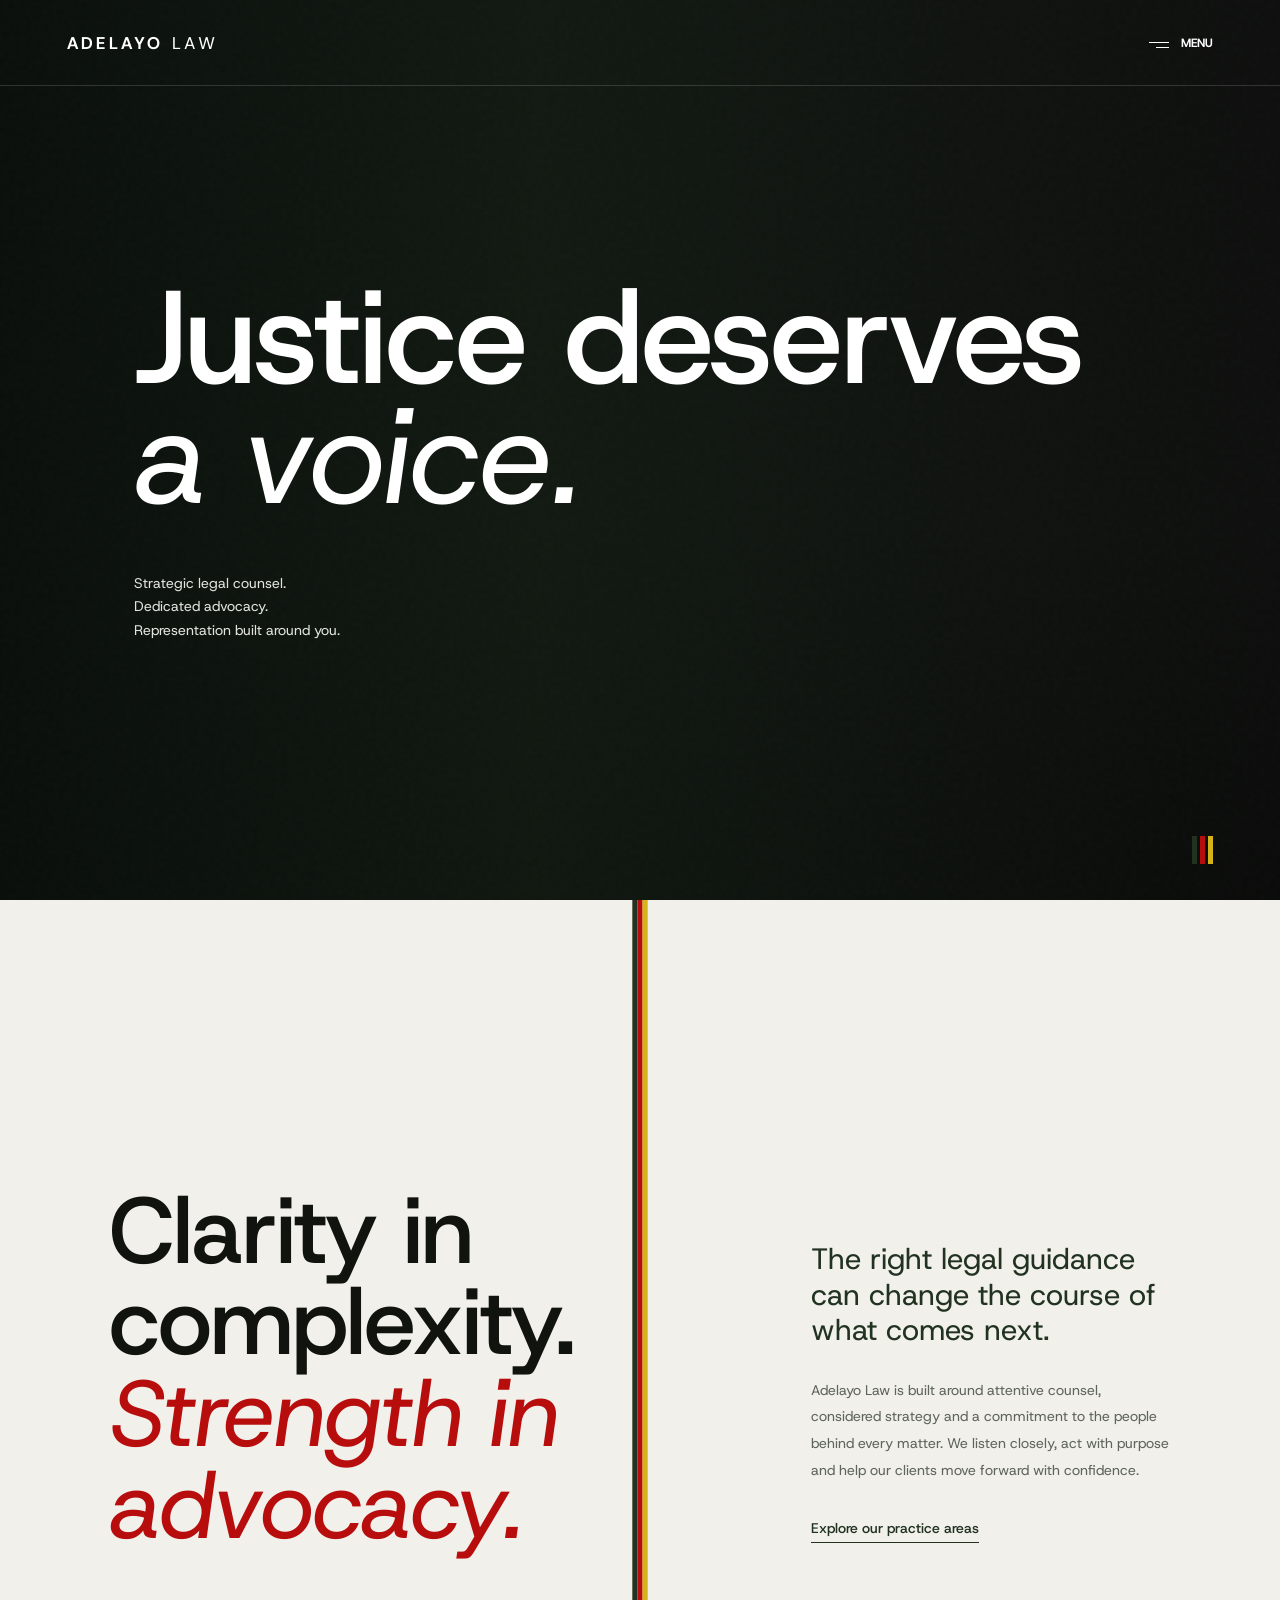
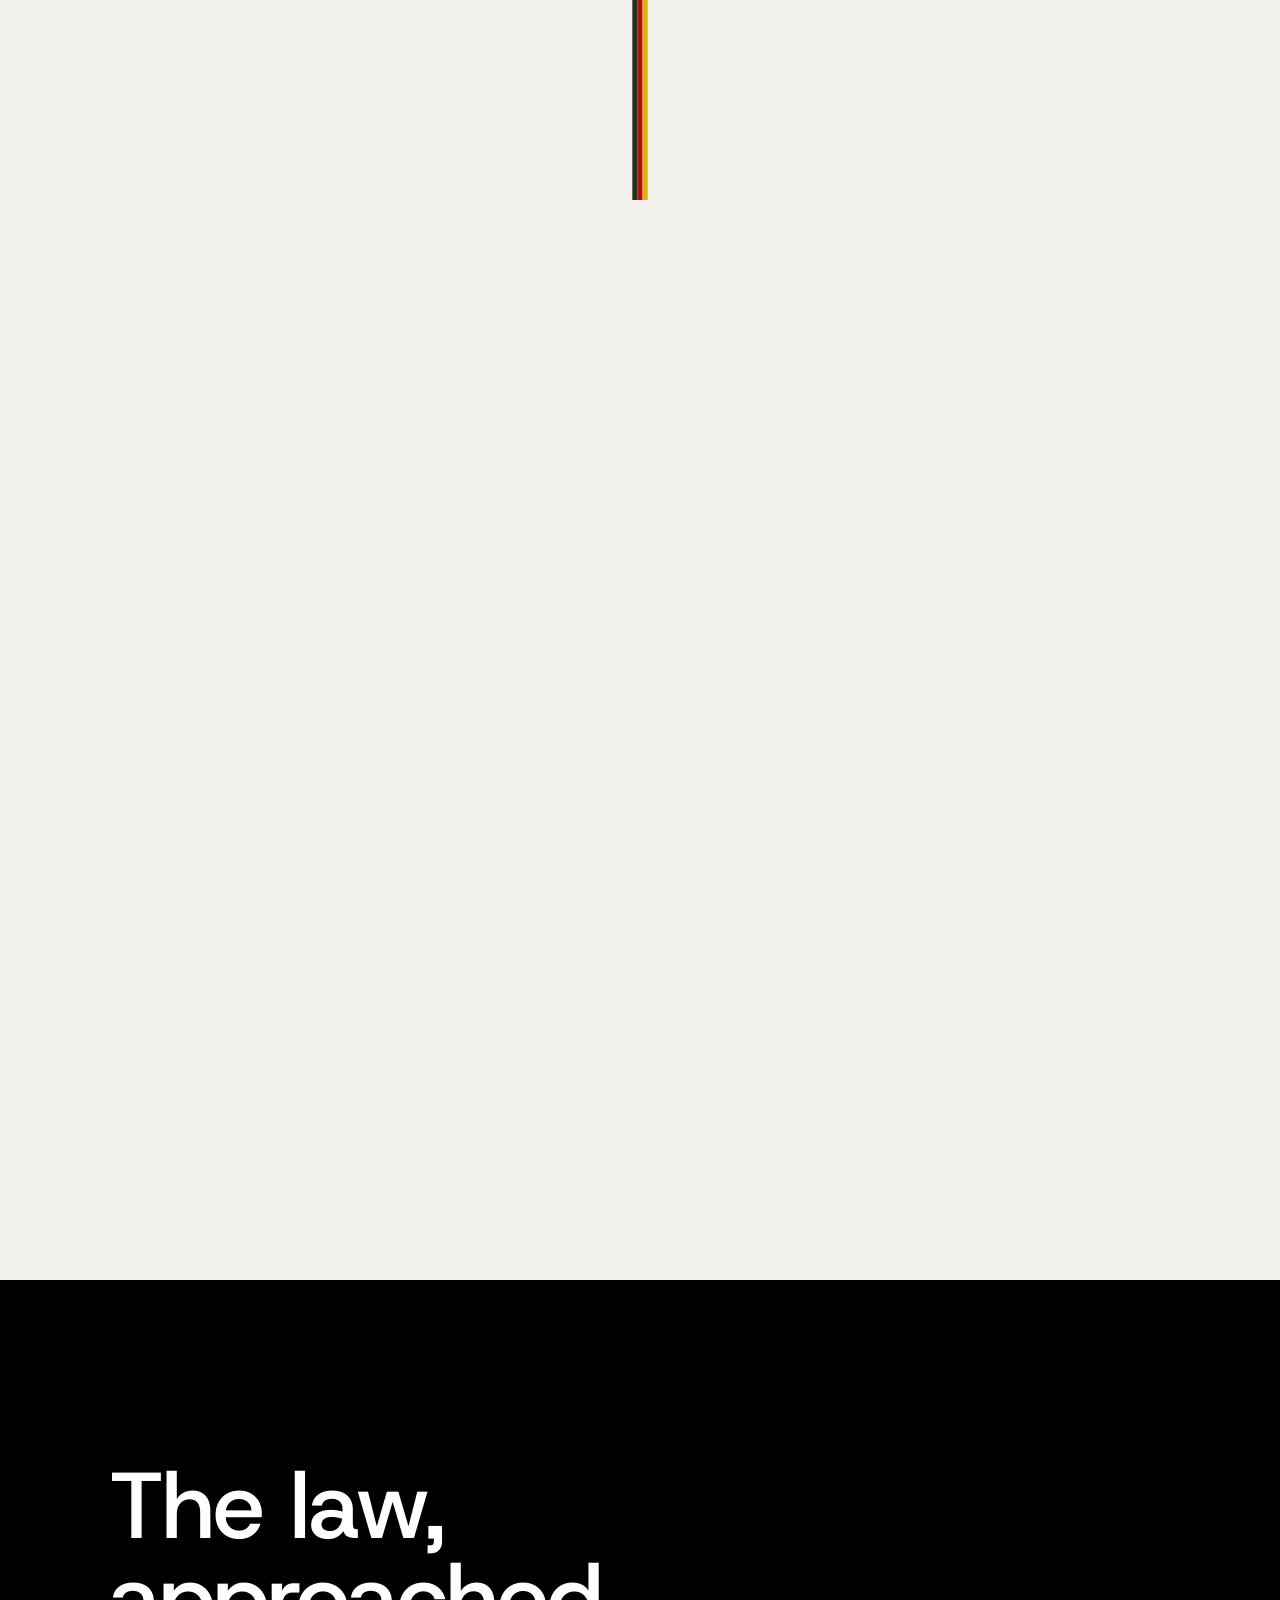
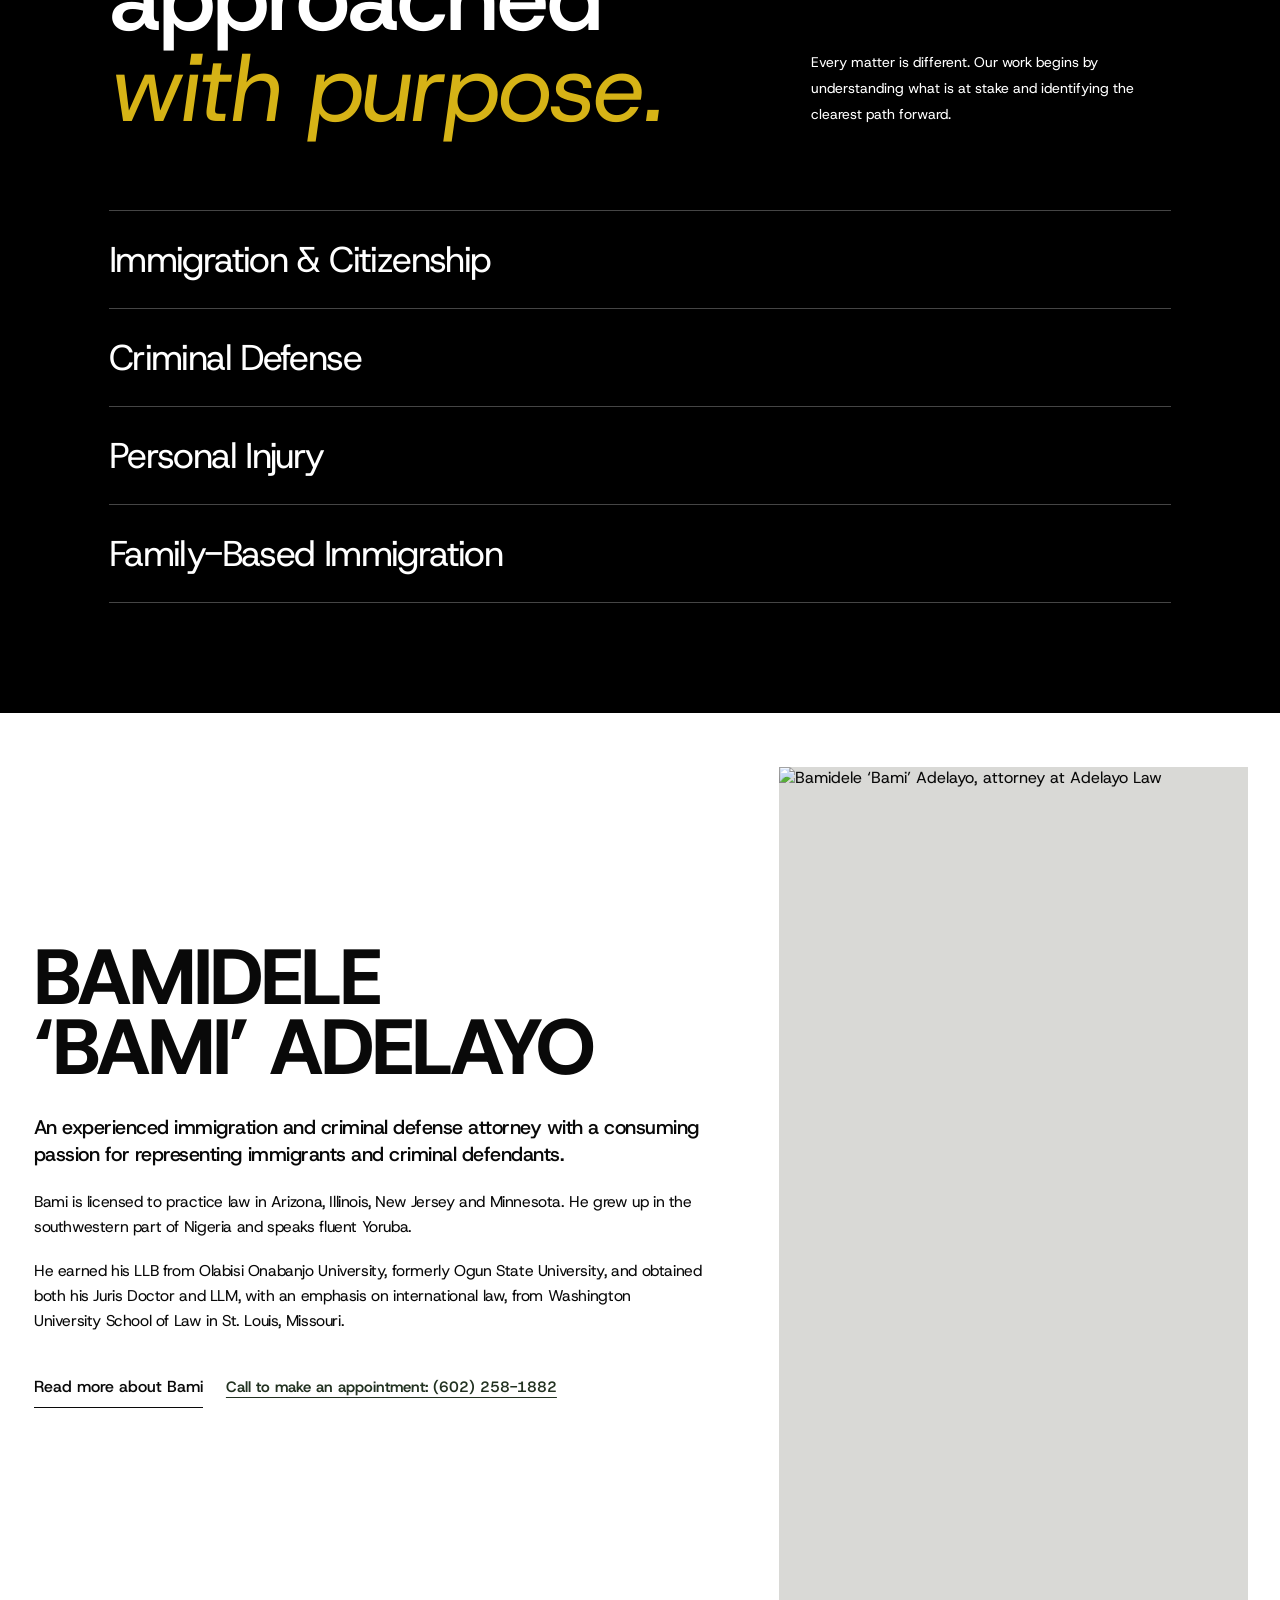
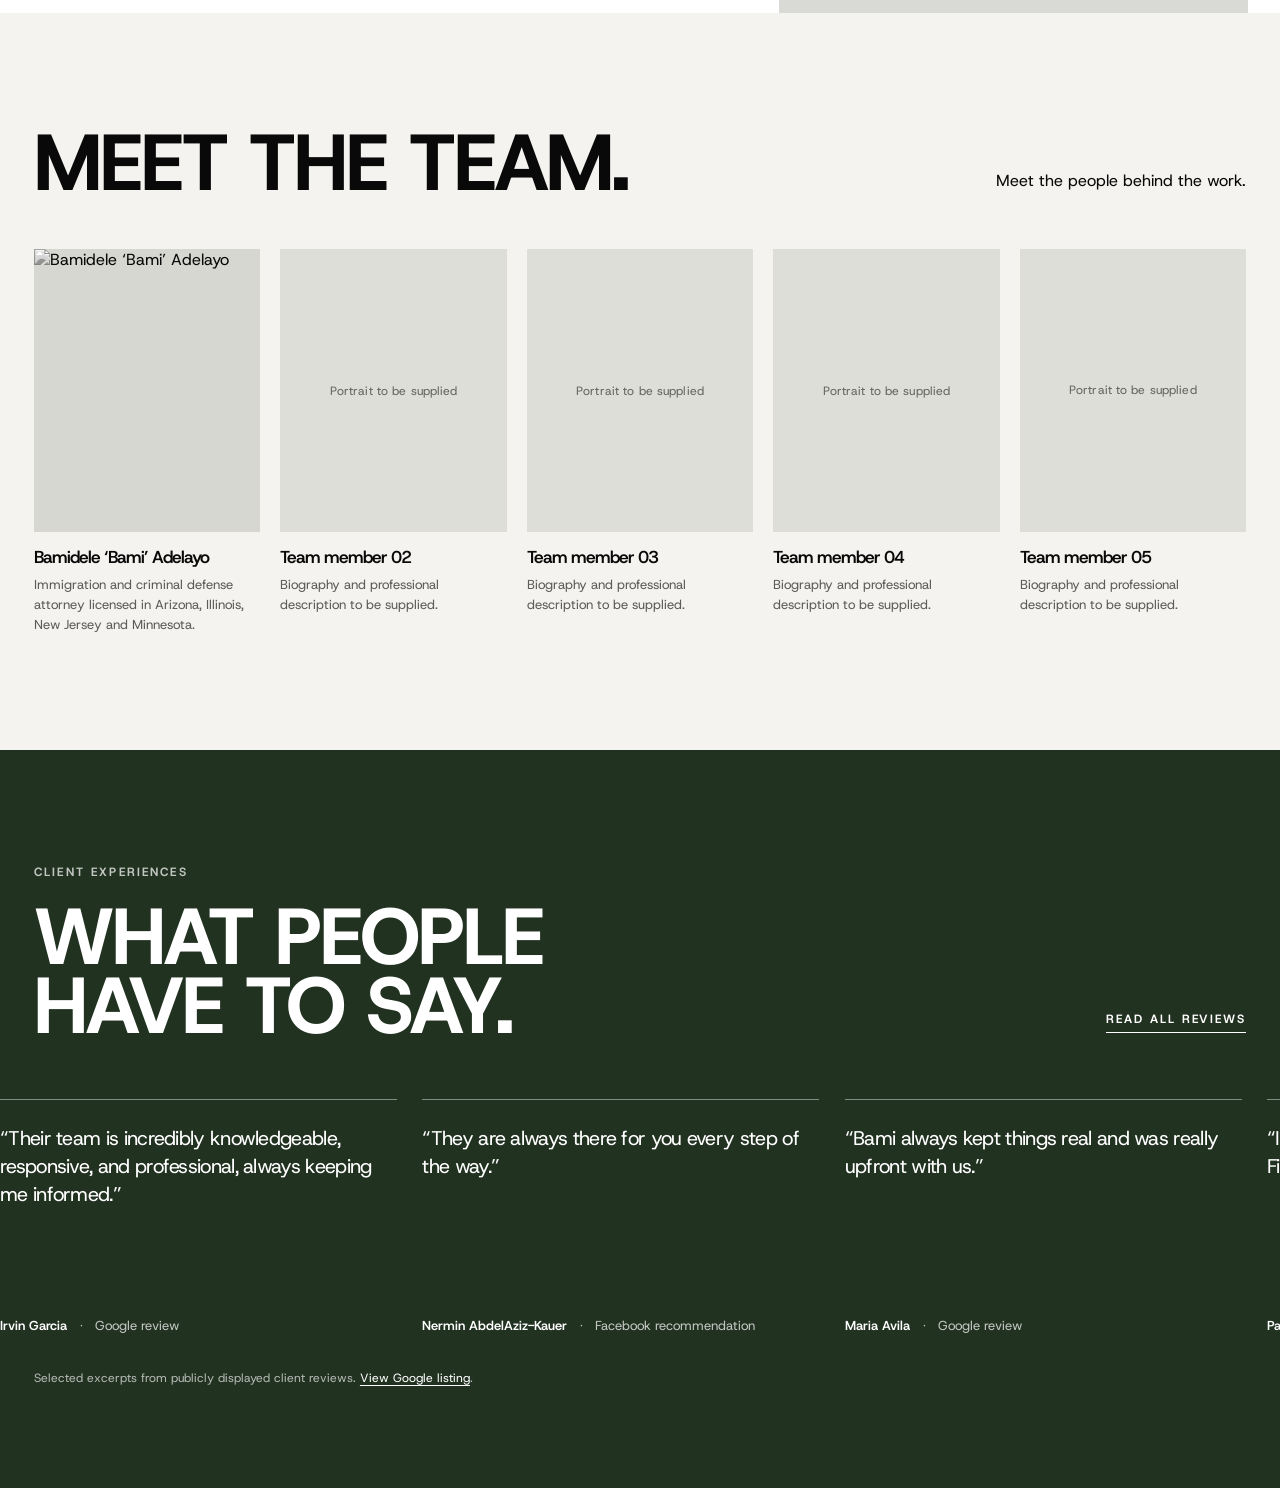
==== index.html @ 2dcfed08 "Add files via upload" ====
<!doctype html>
<html lang="en">
<head>
  <meta charset="utf-8">
  <meta name="viewport" content="width=device-width, initial-scale=1, viewport-fit=cover">
  <meta name="theme-color" content="#080a08">
  <meta name="description" content="Adelayo Law — thoughtful counsel, determined advocacy and representation built around what matters.">
  <title>Adelayo Law — Counsel. Advocacy. Justice.</title>
  <link rel="preconnect" href="https://fonts.googleapis.com">
  <link rel="preconnect" href="https://fonts.gstatic.com" crossorigin>
  <link href="https://fonts.googleapis.com/css2?family=Host+Grotesk:ital,wght@0,400;0,500;0,600;0,700;0,800;1,400;1,500&display=swap" rel="stylesheet">
  <link rel="stylesheet" href="styles.css">
  <script src="script.js" defer></script>
</head>
<body>
  <div class="site-shell">
    <a class="skip-link" href="#main-content">Skip to content</a>
    <header class="site-header" id="top">
      <a class="wordmark" href="#top" aria-label="Adelayo Law home">ADELAYO <span>LAW</span></a>
      <button class="menu-toggle" aria-expanded="false" aria-controls="site-menu" aria-label="Open navigation">
        <span></span><span></span><b>MENU</b>
      </button>
    </header>

    <nav class="site-menu" id="site-menu" aria-hidden="true" inert>
      <div class="menu-top"><span class="wordmark">ADELAYO <span>LAW</span></span><button class="menu-close" aria-label="Close navigation">CLOSE ×</button></div>
      <div class="menu-links">
        <a href="#about">About</a>
        <a href="#practice">Practice areas</a>
        <a href="#team">Meet the team</a>
      </div>
    </nav>

    <main id="main-content">
      <section class="hero" aria-label="Adelayo Law introduction">
        <video class="hero-video" autoplay muted loop playsinline preload="metadata" poster="">
          <source src="assets/adelayo-hero.mp4" type="video/mp4">
        </video>
        <div class="hero-tint"></div>
        <div class="hero-grain"></div>
        <div class="hero-content">
          <h1>Justice deserves<br><em>a voice.</em></h1>
          <div class="hero-bottom">
            <p>Strategic legal counsel.<br>Dedicated advocacy.<br>Representation built around you.</p>
          </div>
        </div>
        <div class="brand-stripes" aria-hidden="true"><i></i><i></i><i></i></div>
      </section>

      <section class="stripe-reveal" id="intro" aria-label="Introducing Adelayo Law">
        <div class="reveal-sticky">
          <div class="intro-content">
            <div class="intro-grid">
              <h2>Clarity in complexity.<br><em>Strength in advocacy.</em></h2>
              <div class="intro-copy">
                <p class="lead">The right legal guidance can change the course of what comes next.</p>
                <p>Adelayo Law is built around attentive counsel, considered strategy and a commitment to the people behind every matter. We listen closely, act with purpose and help our clients move forward with confidence.</p>
                <a class="text-link" href="#practice">Explore our practice areas</a>
              </div>
            </div>
          </div>
          <div class="stripe-curtain" aria-hidden="true">
            <div class="curtain-stripe green"></div>
            <div class="curtain-stripe red"></div>
            <div class="curtain-stripe yellow"></div>
          </div>
        </div>
      </section>

      <section class="practice section-pad" id="practice">
        <div class="practice-heading" data-reveal><h2>The law, approached<br><em>with purpose.</em></h2><p>Every matter is different. Our work begins by understanding what is at stake and identifying the clearest path forward.</p></div>
        <div class="practice-list" data-reveal>
          <a class="practice-item" href="mailto:info@adelayolaw.com?subject=Legal%20enquiry"><span class="practice-name">Immigration &amp; Citizenship</span></a>
          <a class="practice-item" href="mailto:info@adelayolaw.com?subject=Legal%20enquiry"><span class="practice-name">Criminal Defense</span></a>
          <a class="practice-item" href="mailto:info@adelayolaw.com?subject=Legal%20enquiry"><span class="practice-name">Personal Injury</span></a>
          <a class="practice-item" href="mailto:info@adelayolaw.com?subject=Legal%20enquiry"><span class="practice-name">Family-Based Immigration</span></a>
        </div>
      </section>

      <section class="home-about" id="about" aria-labelledby="home-about-heading">
        <div class="home-about-copy" data-reveal>
          <h2 id="home-about-heading">BAMIDELE ‘BAMI’ ADELAYO</h2>
          <div class="home-about-body">
            <p class="home-about-lead">An experienced immigration and criminal defense attorney with a consuming passion for representing immigrants and criminal defendants.</p>
            <p>Bami is licensed to practice law in Arizona, Illinois, New Jersey and Minnesota. He grew up in the southwestern part of Nigeria and speaks fluent Yoruba.</p>
            <p>He earned his LLB from Olabisi Onabanjo University, formerly Ogun State University, and obtained both his Juris Doctor and LLM, with an emphasis on international law, from Washington University School of Law in St. Louis, Missouri.</p>
            <a class="home-about-link" href="about.html">Read more about Bami</a>
            <a class="home-about-call" href="tel:+16022581882">Call to make an appointment: (602) 258-1882</a>
          </div>
        </div>
        <figure class="home-about-portrait" data-reveal>
          <img src="assets/adelayo-attorney.webp" width="1365" height="2048" alt="Bamidele ‘Bami’ Adelayo, attorney at Adelayo Law" loading="lazy" decoding="async">
        </figure>
      </section>

      <section class="team-section" id="team" aria-labelledby="team-heading">
        <div class="team-heading" data-reveal>
          <h2 id="team-heading">MEET THE TEAM.</h2>
          <p>Meet the people behind the work.</p>
        </div>

        <div class="team-grid">
          <article class="team-card" data-reveal>
            <div class="team-portrait" tabindex="0" aria-label="Bamidele Bami Adelayo, Founder and Managing Attorney">
              <img src="assets/adelayo-attorney.webp" width="1365" height="2048" alt="Bamidele ‘Bami’ Adelayo" loading="lazy" decoding="async">
              <div class="team-role"><span>Founder &amp; Managing Attorney</span></div>
            </div>
            <div class="team-info">
              <h3>Bamidele ‘Bami’ Adelayo</h3>
              <p>Immigration and criminal defense attorney licensed in Arizona, Illinois, New Jersey and Minnesota.</p>
            </div>
          </article>

          <article class="team-card" data-reveal>
            <div class="team-portrait team-portrait-pending" role="img" tabindex="0" aria-label="Team member portrait to be supplied">
              <span>Portrait to be supplied</span>
              <div class="team-role"><span>Role to be confirmed</span></div>
            </div>
            <div class="team-info">
              <h3>Team member 02</h3>
              <p>Biography and professional description to be supplied.</p>
            </div>
          </article>

          <article class="team-card" data-reveal>
            <div class="team-portrait team-portrait-pending" role="img" tabindex="0" aria-label="Team member portrait to be supplied">
              <span>Portrait to be supplied</span>
              <div class="team-role"><span>Role to be confirmed</span></div>
            </div>
            <div class="team-info">
              <h3>Team member 03</h3>
              <p>Biography and professional description to be supplied.</p>
            </div>
          </article>

          <article class="team-card" data-reveal>
            <div class="team-portrait team-portrait-pending" role="img" tabindex="0" aria-label="Team member portrait to be supplied">
              <span>Portrait to be supplied</span>
              <div class="team-role"><span>Role to be confirmed</span></div>
            </div>
            <div class="team-info">
              <h3>Team member 04</h3>
              <p>Biography and professional description to be supplied.</p>
            </div>
          </article>

          <article class="team-card" data-reveal>
            <div class="team-portrait team-portrait-pending" role="img" tabindex="0" aria-label="Team member portrait to be supplied">
              <span>Portrait to be supplied</span>
              <div class="team-role"><span>Role to be confirmed</span></div>
            </div>
            <div class="team-info">
              <h3>Team member 05</h3>
              <p>Biography and professional description to be supplied.</p>
            </div>
          </article>
        </div>
      </section>

      <section class="testimonials" id="testimonials" aria-labelledby="testimonials-heading" data-reveal>
        <div class="testimonials-head">
          <div>
            <p class="testimonials-kicker">CLIENT EXPERIENCES</p>
            <h2 id="testimonials-heading">WHAT PEOPLE<br>HAVE TO SAY.</h2>
          </div>
          <a class="all-reviews-link" href="https://www.google.com/maps/place/Adelayo+Law+Firm+PLLC/@33.4569109,-112.0830537,17z/" target="_blank" rel="noopener noreferrer">READ ALL REVIEWS</a>
        </div>

        <div class="testimonial-viewport" aria-label="Selected client testimonials" aria-live="off">
          <div class="testimonial-track">
            <div class="testimonial-group">
              <article class="testimonial-card">
                <p class="testimonial-quote">“Their team is incredibly knowledgeable, responsive, and professional, always keeping me informed.”</p>
                <div class="testimonial-meta"><strong>Irvin Garcia</strong><span>Google review</span></div>
              </article>
              <article class="testimonial-card">
                <p class="testimonial-quote">“They are always there for you every step of the way.”</p>
                <div class="testimonial-meta"><strong>Nermin AbdelAziz-Kauer</strong><span>Facebook recommendation</span></div>
              </article>
              <article class="testimonial-card">
                <p class="testimonial-quote">“Bami always kept things real and was really upfront with us.”</p>
                <div class="testimonial-meta"><strong>Maria Avila</strong><span>Google review</span></div>
              </article>
              <article class="testimonial-card">
                <p class="testimonial-quote">“I strongly recommend Bami Adolayo Law Firm and his staff for immigration purpose.”</p>
                <div class="testimonial-meta"><strong>Pastor Tezera Belachew</strong><span>Google review</span></div>
              </article>
            </div>
            <div class="testimonial-group" aria-hidden="true">
              <article class="testimonial-card">
                <p class="testimonial-quote">“Their team is incredibly knowledgeable, responsive, and professional, always keeping me informed.”</p>
                <div class="testimonial-meta"><strong>Irvin Garcia</strong><span>Google review</span></div>
              </article>
              <article class="testimonial-card">
                <p class="testimonial-quote">“They are always there for you every step of the way.”</p>
                <div class="testimonial-meta"><strong>Nermin AbdelAziz-Kauer</strong><span>Facebook recommendation</span></div>
              </article>
              <article class="testimonial-card">
                <p class="testimonial-quote">“Bami always kept things real and was really upfront with us.”</p>
                <div class="testimonial-meta"><strong>Maria Avila</strong><span>Google review</span></div>
              </article>
              <article class="testimonial-card">
                <p class="testimonial-quote">“I strongly recommend Bami Adolayo Law Firm and his staff for immigration purpose.”</p>
                <div class="testimonial-meta"><strong>Pastor Tezera Belachew</strong><span>Google review</span></div>
              </article>
            </div>
          </div>
        </div>
        <p class="testimonial-source">Selected excerpts from publicly displayed client reviews. <a href="https://www.google.com/maps/place/Adelayo+Law+Firm+PLLC/@33.4569109,-112.0830537,17z/" target="_blank" rel="noopener noreferrer">View Google listing</a>.</p>
      </section>

    </main>

  </div>
</body>
</html>
---- styles.css ----
:root {
  --green: #223221;
  --red: #B70D0D;
  --yellow: #D6B316;
  --black: #000000;
  --paper: #f1f0eb;
  --ink: #11130f;
  --font: 'Host Grotesk', sans-serif;
}

* { box-sizing: border-box; }
html { scroll-behavior: smooth; }
body {
  margin: 0;
  background: var(--black);
  color: #fff;
  font-family: var(--font);
  -webkit-font-smoothing: antialiased;
}
a { color: inherit; text-decoration: none; }
button { font: inherit; }
.site-shell { overflow: clip; }

.site-header {
  position: absolute;
  z-index: 10;
  top: 0;
  left: 0;
  width: 100%;
  height: 86px;
  padding: 0 5.2vw;
  display: flex;
  align-items: center;
  justify-content: space-between;
  border-bottom: 1px solid #ffffff26;
}
.wordmark {
  font-size: 17px;
  font-weight: 700;
  letter-spacing: .2em;
  white-space: nowrap;
}
.wordmark span { font-weight: 400; }
.menu-toggle {
  display: flex;
  align-items: center;
  gap: 12px;
  border: 0;
  padding: 12px 0 12px 12px;
  background: none;
  color: #fff;
  cursor: pointer;
  font-size: 12px;
}
.menu-toggle span {
  display: block;
  width: 20px;
  height: 1px;
  background: currentColor;
}
.menu-toggle span:nth-child(2) {
  width: 13px;
  margin-left: -25px;
  transform: translateY(5px);
}

.hero {
  position: relative;
  display: flex;
  align-items: center;
  min-height: 680px;
  height: 100svh;
  background: #111;
}
.hero-video, .hero-tint, .hero-grain {
  position: absolute;
  inset: 0;
  width: 100%;
  height: 100%;
}
.hero-video {
  object-fit: cover;
  object-position: center 37%;
  filter: saturate(.72) contrast(1.08);
}
.hero-tint {
  background:
    linear-gradient(90deg, rgba(8,14,9,.88) 0%, rgba(17,28,17,.70) 42%, rgba(8,10,8,.42) 100%),
    linear-gradient(0deg, rgba(0,0,0,.45), transparent 42%);
}
.hero-grain {
  pointer-events: none;
  opacity: .1;
  background-image: url("data:image/svg+xml,%3Csvg viewBox='0 0 180 180' xmlns='http://www.w3.org/2000/svg'%3E%3Cfilter id='n'%3E%3CfeTurbulence type='fractalNoise' baseFrequency='.9' numOctaves='3' stitchTiles='stitch'/%3E%3C/filter%3E%3Crect width='100%25' height='100%25' filter='url(%23n)' opacity='.24'/%3E%3C/svg%3E");
}
.hero-content {
  position: relative;
  z-index: 2;
  width: 100%;
  padding: 100px 10.5vw 80px;
}
h1, h2, p { margin-top: 0; }
.hero h1 {
  max-width: 1050px;
  margin: 0;
  font-size: clamp(64px, 10.3vw, 154px);
  font-weight: 500;
  line-height: .91;
  letter-spacing: -.085em;
}
.hero h1 em,
.intro-content h2 em,
.practice-heading h2 em {
  font-weight: 400;
  font-style: italic;
  letter-spacing: -.075em;
}
.hero-bottom {
  display: flex;
  align-items: flex-end;
  max-width: 760px;
  margin-top: 54px;
}
.hero-bottom p {
  margin: 0;
  color: #e1e4dc;
  font-size: 14px;
  line-height: 1.65;
}
.brand-stripes {
  position: absolute;
  z-index: 2;
  right: 5.2vw;
  bottom: 36px;
  display: flex;
  height: 28px;
  gap: 3px;
}
.brand-stripes i { display: block; width: 5px; }
.brand-stripes i:nth-child(1) { background: var(--green); }
.brand-stripes i:nth-child(2) { background: var(--red); }
.brand-stripes i:nth-child(3) { background: var(--yellow); }

/* Scroll-controlled three-stripe reveal */
.stripe-reveal {
  position: relative;
  height: 220vh;
  background: var(--paper);
  color: var(--ink);
}
.reveal-sticky {
  position: sticky;
  top: 0;
  display: flex;
  align-items: center;
  height: 100svh;
  min-height: 620px;
  overflow: hidden;
}
.intro-content {
  position: relative;
  z-index: 1;
  width: 100%;
  padding: 8vh 8.5vw 7vh;
}
.intro-grid {
  display: grid;
  grid-template-columns: 1.25fr .75fr;
  align-items: end;
  gap: 8vw;
  padding: 13vh 0 10vh;
}
.intro-content h2, .practice-heading h2 {
  margin: 0;
  font-size: clamp(48px, 7.3vw, 104px);
  font-weight: 500;
  line-height: .98;
  letter-spacing: -.075em;
}
.intro-content h2 em { color: var(--red); }
.intro-copy { max-width: 430px; padding-bottom: 8px; }
.intro-copy .lead {
  color: var(--green);
  font-size: clamp(22px, 2.3vw, 31px);
  line-height: 1.2;
}
.intro-copy p:not(.lead) {
  color: #5f655d;
  font-size: 14px;
  line-height: 1.9;
}
.text-link {
  display: inline-block;
  margin-top: 22px;
  padding-bottom: 5px;
  border-bottom: 1px solid currentColor;
  color: var(--green);
  font-size: 14px;
  font-weight: 500;
}
.stripe-curtain {
  position: absolute;
  z-index: 3;
  inset: 0;
  display: grid;
  grid-template-columns: repeat(3, 1fr);
  pointer-events: none;
}
.curtain-stripe {
  height: 100%;
  transform: scaleX(1);
  transform-origin: center;
  will-change: transform, translate;
}
.curtain-stripe.green { background: var(--green); }
.curtain-stripe.red { background: var(--red); }
.curtain-stripe.yellow { background: var(--yellow); }

.practice {
  min-height: 100vh;
  padding: 110px 8.5vw;
  background: #000;
  color: #fff;
}
.practice-heading {
  display: grid;
  grid-template-columns: 1.25fr .75fr;
  align-items: end;
  gap: 8vw;
  padding: 70px 0 75px;
}
.practice-heading h2 em { color: var(--yellow); }
.practice-heading > p {
  max-width: 360px;
  margin: 0 0 7px;
  color: #fff;
  font-size: 14px;
  line-height: 1.85;
}
.practice-list { border-top: 1px solid #ffffff45; }
.practice-item {
  display: flex;
  align-items: center;
  padding: 25px 0;
  border-bottom: 1px solid #ffffff45;
  transition: color .25s;
}
.practice-item:hover { color: var(--yellow); }
.practice-name {
  font-size: clamp(20px, 2.8vw, 36px);
  letter-spacing: -.045em;
}

.site-menu {
  position: fixed;
  z-index: 20;
  inset: 0;
  display: flex;
  flex-direction: column;
  padding: 35px 5.2vw 30px;
  background: var(--green);
  transform: translateY(-105%);
  transition: transform .65s cubic-bezier(.77,0,.18,1), visibility .65s;
  visibility: hidden;
}
.site-menu.is-open { transform: translateY(0); visibility: visible; }
.menu-top { display: flex; justify-content: space-between; align-items: center; }
.menu-close {
  border: 0;
  background: none;
  color: #fff;
  cursor: pointer;
  font-size: 13px;
}
.menu-links {
  display: flex;
  flex-direction: column;
  justify-content: center;
  flex: 1;
  padding-left: 10vw;
}
.menu-links a {
  font-size: clamp(42px, 7vw, 96px);
  letter-spacing: -.07em;
  line-height: 1.12;
  transition: color .2s;
}
.menu-links a:hover { color: var(--yellow); }

@media (max-width: 800px) {
  .site-header { height: 72px; padding: 0 6vw; }
  .hero { min-height: 700px; }
  .hero-video { object-position: 53% center; }
  .hero-tint {
    background:
      linear-gradient(90deg, rgba(8,14,9,.82), rgba(8,14,9,.43)),
      linear-gradient(0deg, rgba(0,0,0,.5), transparent 55%);
  }
  .hero-content { padding: 120px 7vw 100px; }
  .hero h1 { font-size: clamp(60px, 13vw, 100px); }
  .hero-bottom { margin-top: 42px; }
  .brand-stripes { right: 7vw; bottom: 28px; }
  .stripe-reveal { height: 190vh; }
  .reveal-sticky { min-height: 650px; }
  .intro-content { padding: 7vh 7vw; }
  .intro-grid { grid-template-columns: 1fr; gap: 35px; padding: 10vh 0 8vh; }
  .intro-content h2 { font-size: clamp(48px, 10vw, 78px); }
  .intro-copy { max-width: 520px; }
  .practice { padding: 85px 7vw; }
  .practice-heading { grid-template-columns: 1fr; gap: 25px; padding: 75px 0 55px; }
  .practice-heading h2 { font-size: clamp(52px, 10vw, 82px); }
  .practice-heading > p { max-width: 500px; }
}

@media (max-width: 480px) {
  .wordmark { font-size: 14px; }
  .hero { min-height: 680px; }
  .hero h1 { font-size: clamp(55px, 14vw, 72px); }
  .hero-bottom p { font-size: 12px; }
  .intro-content h2 { font-size: 47px; }
  .intro-copy .lead { font-size: 23px; }
  .intro-copy p:not(.lead) { font-size: 13px; }
  .practice-item { padding: 22px 0; }
  .practice-name { font-size: 21px; }
  .menu-links { padding-left: 0; }
  .menu-links a { font-size: 46px; }
}

@media (prefers-reduced-motion: reduce) {
  html { scroll-behavior: auto; }
  *, *::before, *::after { animation-duration: .01ms !important; transition-duration: .01ms !important; }
}


/* Consistent editorial heading tracking across the homepage */
.hero h1,
.hero h1 em,
.intro-content h2,
.intro-content h2 em,
.practice-heading h2,
.practice-heading h2 em,
.justice-panel h2,
.justice-panel p {
  letter-spacing: -2px;
}


/* About page — editorial attorney profile */
.about-page {
  background: #fff;
  color: #090909;
  color-scheme: light;
}
.about-page .site-header {
  position: absolute;
  border-bottom: 0;
  color: #090909;
}
.about-page .menu-toggle { color: #090909; }
.about-page .menu-toggle span { background: currentColor; }
.about-page .attorney-intro {
  min-height: 100svh;
  display: grid;
  grid-template-columns: minmax(0, 1.48fr) minmax(360px, 1fr);
  align-items: stretch;
  padding: 0 2.5vw 0 2.65vw;
  background: #fff;
}
.attorney-copy {
  align-self: center;
  max-width: 940px;
  padding: 150px 6vw 78px 0;
}
.attorney-kicker {
  margin: 0 0 28px;
  font-size: 13px;
  line-height: 1;
  font-weight: 700;
  letter-spacing: .16em;
}
.attorney-copy h1 {
  max-width: 900px;
  margin: 0 0 30px;
  font-size: clamp(52px, 6.4vw, 112px);
  font-weight: 800;
  line-height: .88;
  letter-spacing: -2px;
  text-wrap: balance;
}
.attorney-body { max-width: 820px; }
.attorney-body p {
  margin: 0 0 22px;
  font-size: clamp(16px, 1.3vw, 21px);
  line-height: 1.58;
  letter-spacing: -.035em;
}
.attorney-body .attorney-lead {
  margin-bottom: 24px;
  font-size: clamp(20px, 1.65vw, 27px);
  line-height: 1.35;
  font-weight: 500;
}
.attorney-contact {
  display: inline-block;
  min-height: 44px;
  margin-top: 3px;
  padding: 8px 0 5px;
  border-bottom: 1px solid currentColor;
  font-size: 17px;
  font-weight: 500;
}
.attorney-contact:hover { color: var(--red); }
.attorney-portrait {
  position: relative;
  min-width: 0;
  height: min(94svh, 980px);
  align-self: end;
  margin: 0;
  overflow: hidden;
  background: #d9d9d6;
}
.attorney-portrait img {
  display: block;
  width: 100%;
  height: 100%;
  object-fit: cover;
  object-position: center 44%;
}
.about-page .site-menu { color: #fff; }
.about-page :focus-visible {
  outline: 2px solid var(--red);
  outline-offset: 5px;
}

@media (max-width: 900px) {
  .about-page .attorney-intro {
    grid-template-columns: minmax(0, 1.1fr) minmax(300px, .9fr);
    padding-left: 5vw;
    padding-right: 3vw;
  }
  .attorney-copy { padding-right: 4vw; }
  .attorney-copy h1 { font-size: clamp(48px, 7vw, 76px); }
  .attorney-portrait { height: 82svh; }
}
@media (max-width: 680px) {
  .about-page .site-header { padding: 0 6vw; }
  .about-page .attorney-intro {
    display: flex;
    flex-direction: column;
    padding: 0 6vw 7vw;
  }
  .attorney-copy {
    order: 1;
    padding: 124px 0 48px;
  }
  .attorney-copy h1 {
    margin-bottom: 25px;
    font-size: clamp(44px, 12vw, 68px);
    line-height: .9;
  }
  .attorney-kicker { margin-bottom: 22px; }
  .attorney-body p { font-size: 16px; line-height: 1.55; }
  .attorney-body .attorney-lead { font-size: 21px; }
  .attorney-portrait {
    order: 2;
    width: 100%;
    height: auto;
    aspect-ratio: 4 / 5;
    align-self: auto;
  }
  .attorney-portrait img { object-position: center 38%; }
}
@media (prefers-reduced-motion: reduce) {
  .attorney-contact { transition: none; }
}

/* Homepage attorney profile — editorial split layout */
.home-about {
  display: grid;
  grid-template-columns: minmax(0, 1.48fr) minmax(0, 1fr);
  align-items: stretch;
  gap: clamp(28px, 4vw, 72px);
  min-height: min(100svh, 980px);
  padding: 0 2.5vw 0 2.65vw;
  background: #fff;
  color: #090909;
}
.home-about-copy {
  align-self: center;
  max-width: 940px;
  padding: clamp(72px, 9vw, 138px) 2vw clamp(64px, 7vw, 100px) 0;
}
.home-about-copy h2 {
  max-width: 900px;
  margin: 0 0 clamp(24px, 2.5vw, 36px);
  font-size: clamp(42px, 6.1vw, 104px);
  font-weight: 800;
  line-height: .9;
  letter-spacing: -2px;
  text-wrap: balance;
}
.home-about-body { max-width: 820px; }
.home-about-body p {
  margin: 0 0 20px;
  font-size: clamp(15px, 1.22vw, 20px);
  line-height: 1.58;
  letter-spacing: -.025em;
}
.home-about-body .home-about-lead {
  margin-bottom: 22px;
  font-size: clamp(19px, 1.55vw, 26px);
  line-height: 1.35;
  font-weight: 500;
}
.home-about-link {
  display: inline-flex;
  align-items: center;
  min-height: 44px;
  margin-top: 2px;
  padding: 7px 0 5px;
  border-bottom: 1px solid currentColor;
  font-size: 16px;
  font-weight: 500;
}
.home-about-link:hover { color: var(--red); }
.home-about-portrait {
  position: relative;
  min-width: 0;
  min-height: 580px;
  height: min(94svh, 980px);
  align-self: end;
  margin: 0;
  overflow: hidden;
  background: #d9d9d6;
}
.home-about-portrait img {
  display: block;
  width: 100%;
  height: 100%;
  object-fit: cover;
  object-position: center 42%;
}

/* Accessible skip navigation and visible keyboard focus */
.skip-link {
  position: fixed;
  z-index: 100;
  top: 12px;
  left: 12px;
  padding: 12px 16px;
  transform: translateY(-160%);
  background: #fff;
  color: #000;
  font-size: 15px;
}
.skip-link:focus { transform: translateY(0); }
:focus-visible {
  outline: 2px solid var(--yellow);
  outline-offset: 5px;
}
.site-menu :focus-visible { outline-color: #fff; }
button, a { touch-action: manipulation; -webkit-tap-highlight-color: rgba(214,179,22,.2); }

@media (max-width: 1100px) {
  .home-about { grid-template-columns: minmax(0, 1.15fr) minmax(280px, .85fr); gap: 3vw; }
  .home-about-copy h2 { font-size: clamp(42px, 6.3vw, 76px); }
  .home-about-portrait { height: 82svh; min-height: 520px; }
}
@media (max-width: 800px) {
  .home-about {
    grid-template-columns: 1fr;
    gap: 0;
    padding: 0 7vw 7vw;
  }
  .home-about-copy { padding: 90px 0 42px; }
  .home-about-copy h2 { max-width: 760px; font-size: clamp(46px, 9vw, 76px); }
  .home-about-body { max-width: 680px; }
  .home-about-body p { font-size: clamp(16px, 2.1vw, 19px); }
  .home-about-body .home-about-lead { font-size: clamp(21px, 3vw, 25px); }
  .home-about-portrait { width: 100%; height: auto; min-height: 0; aspect-ratio: 4 / 5; }
}
@media (max-width: 480px) {
  .home-about { padding: 0 6vw 6vw; }
  .home-about-copy { padding: 76px 0 34px; }
  .home-about-copy h2 { font-size: clamp(40px, 11vw, 54px); line-height: .94; }
  .home-about-body p { font-size: 15px; line-height: 1.6; }
  .home-about-body .home-about-lead { font-size: 20px; }
  .home-about-portrait { aspect-ratio: 4 / 5; }
}
@media (min-width: 1600px) {
  .home-about { padding-left: max(2.65vw, calc((100vw - 1720px) / 2)); padding-right: max(2.5vw, calc((100vw - 1720px) / 2)); }
}
@media (prefers-reduced-motion: reduce) {
  .home-about-link { transition: none; }
}


/* Device-safe spacing and anchored navigation targets */
#intro, #practice, #about { scroll-margin-top: 24px; }
.site-header { padding-top: env(safe-area-inset-top); }
.site-menu {
  padding-top: max(35px, env(safe-area-inset-top));
  padding-bottom: max(30px, env(safe-area-inset-bottom));
  overscroll-behavior: contain;
}
@media (max-width: 800px) {
  .site-header { padding-left: max(6vw, env(safe-area-inset-left)); padding-right: max(6vw, env(safe-area-inset-right)); }
  .hero { height: 100svh; min-height: 620px; }
  .intro-grid { gap: clamp(26px, 5vh, 42px); }
  .home-about { padding-left: max(7vw, env(safe-area-inset-left)); padding-right: max(7vw, env(safe-area-inset-right)); }
}
@media (max-width: 480px) {
  .hero { min-height: 600px; }
  .hero-content { padding-left: max(6vw, env(safe-area-inset-left)); padding-right: max(6vw, env(safe-area-inset-right)); }
  .practice { padding-left: max(6vw, env(safe-area-inset-left)); padding-right: max(6vw, env(safe-area-inset-right)); }
  .site-menu { padding-left: max(6vw, env(safe-area-inset-left)); padding-right: max(6vw, env(safe-area-inset-right)); }
}


/* Client testimonials — continuous editorial marquee */
.testimonials {
  padding: clamp(76px, 9vw, 142px) 0 clamp(72px, 8vw, 120px);
  background: var(--green);
  color: #fff;
  overflow: hidden;
}
.testimonials-head {
  display: flex;
  align-items: end;
  justify-content: space-between;
  gap: 36px;
  margin: 0 2.65vw clamp(38px, 4.5vw, 68px);
}
.testimonials-kicker {
  margin: 0 0 24px;
  color: #ffffffb8;
  font-size: 12px;
  line-height: 1;
  font-weight: 700;
  letter-spacing: .18em;
}
.testimonials-head h2 {
  margin: 0;
  font-size: clamp(48px, 6.2vw, 108px);
  line-height: .88;
  font-weight: 800;
  letter-spacing: -2px;
  text-wrap: balance;
}
.all-reviews-link {
  flex: 0 0 auto;
  margin-bottom: 8px;
  padding-bottom: 5px;
  border-bottom: 1px solid currentColor;
  color: #fff;
  font-size: 12px;
  font-weight: 700;
  letter-spacing: .16em;
}
.all-reviews-link:hover { color: var(--yellow); }
.testimonial-viewport {
  width: 100%;
  overflow: hidden;
  padding: 0 0 4px;
}
.testimonial-track {
  display: flex;
  width: max-content;
  animation: testimonial-marquee 42s linear infinite;
  will-change: transform;
}
.testimonial-group {
  display: flex;
  flex: 0 0 auto;
  gap: clamp(22px, 2vw, 32px);
  padding-right: clamp(22px, 2vw, 32px);
}
.testimonial-card {
  display: flex;
  flex: 0 0 clamp(300px, 31vw, 570px);
  flex-direction: column;
  justify-content: space-between;
  min-height: 245px;
  padding: 24px 0 10px;
  border-top: 1px solid #ffffff70;
}
.testimonial-quote {
  max-width: 560px;
  margin: 0 0 34px;
  color: #fff;
  font-size: clamp(18px, 1.55vw, 25px);
  line-height: 1.42;
  letter-spacing: -.035em;
}
.testimonial-meta {
  display: flex;
  flex-wrap: wrap;
  align-items: center;
  gap: 8px 13px;
  color: #ffffffb8;
  font-size: 13px;
}
.testimonial-meta strong { color: #fff; font-weight: 600; }
.testimonial-meta span::before { content: '·'; margin-right: 12px; }
.testimonial-source {
  margin: 22px 2.65vw 0;
  color: #ffffffa6;
  font-size: 12px;
}
.testimonial-source a { color: #fff; text-decoration: underline; text-underline-offset: 3px; }
.testimonial-source a:hover { color: var(--yellow); }
@keyframes testimonial-marquee {
  from { transform: translate3d(0, 0, 0); }
  to { transform: translate3d(-50%, 0, 0); }
}
/* Keep the testimonial marquee moving while the pointer is over it.
   Pause only when keyboard focus enters the section, so focused content
   remains readable and accessible. */
.testimonials:focus-within .testimonial-track { animation-play-state: paused; }

/* Quiet scroll entrances; content remains visible when motion is reduced. */
[data-reveal] {
  opacity: 0;
  transform: translate3d(0, 28px, 0);
  transition: opacity .75s ease, transform .75s cubic-bezier(.2,.7,.2,1);
}
[data-reveal].is-visible { opacity: 1; transform: translate3d(0,0,0); }
@media (prefers-reduced-motion: reduce) {
  [data-reveal] { opacity: 1; transform: none; transition: none; }
  .testimonial-track { animation: none; transform: none; }
}

@media (max-width: 900px) {
  .testimonials { padding: 82px 0 76px; }
  .testimonials-head { margin-left: 6vw; margin-right: 6vw; }
  .testimonial-card { flex-basis: clamp(290px, 43vw, 440px); min-height: 230px; }
  .testimonial-source { margin-left: 6vw; margin-right: 6vw; }
}
@media (max-width: 600px) {
  .testimonials { padding: 72px 0 64px; }
  .testimonials-head { align-items: flex-start; flex-direction: column; gap: 24px; margin: 0 6vw 32px; }
  .testimonials-head h2 { font-size: clamp(43px, 12vw, 64px); }
  .all-reviews-link { margin: 0; }
  .testimonial-group { gap: 18px; padding-right: 18px; }
  .testimonial-track { animation-duration: 34s; }
  .testimonial-card { flex-basis: 84vw; min-height: 255px; padding-top: 20px; }
  .testimonial-quote { font-size: 21px; }
  .testimonial-source { margin-left: 6vw; margin-right: 6vw; }
}


/* Attorney biography and direct appointment contact */
.home-about-call {
  display: inline-flex;
  align-items: center;
  min-height: 44px;
  margin: 12px 0 0 18px;
  color: var(--green);
  font-size: 15px;
  font-weight: 600;
  text-decoration: underline;
  text-underline-offset: 5px;
}
.home-about-call:hover,
.attorney-contact:hover { color: var(--red); }
.attorney-appointment {
  margin-top: 28px !important;
  margin-bottom: 4px !important;
  font-weight: 600;
}
.attorney-contact {
  color: var(--green);
  font-weight: 700;
  text-decoration: underline;
  text-underline-offset: 5px;
}
@media (max-width: 680px) {
  .home-about-call {
    margin: 14px 0 0;
    display: flex;
    width: fit-content;
  }
}


/* Team — editorial portrait grid with role reveal */
.team-section {
  padding: clamp(76px, 9vw, 140px) 2.65vw clamp(84px, 9vw, 136px);
  background: #f4f3ef;
  color: #090909;
}
.team-heading {
  display: flex;
  align-items: end;
  justify-content: space-between;
  gap: 32px;
  margin-bottom: clamp(34px, 4vw, 58px);
}
.team-heading h2 {
  margin: 0;
  font-size: clamp(48px, 6.2vw, 108px);
  line-height: .88;
  font-weight: 800;
  letter-spacing: -2px;
}
.team-heading p {
  max-width: 260px;
  margin: 0 0 5px;
  font-size: 16px;
  line-height: 1.5;
}
.team-grid {
  display: grid;
  grid-template-columns: repeat(5, minmax(0, 1fr));
  gap: clamp(12px, 1.55vw, 24px);
}
.team-card { min-width: 0; }
.team-portrait {
  position: relative;
  aspect-ratio: 4 / 5;
  overflow: hidden;
  background: #d7d7d2;
  isolation: isolate;
}
.team-portrait > img {
  display: block;
  width: 100%;
  height: 100%;
  object-fit: cover;
  object-position: center 36%;
  filter: grayscale(100%);
  transition: filter .45s ease, transform .65s cubic-bezier(.2,.7,.2,1);
}
.team-portrait::after {
  position: absolute;
  z-index: 1;
  inset: 0;
  content: "";
  background: rgba(0,0,0,0);
  transition: background .4s ease;
  pointer-events: none;
}
.team-role {
  position: absolute;
  z-index: 2;
  inset: 0;
  display: flex;
  align-items: center;
  justify-content: center;
  padding: 22px;
  color: #fff;
  text-align: center;
  opacity: 0;
  transform: translateY(10px);
  transition: opacity .35s ease, transform .35s ease;
}
.team-role span {
  max-width: 230px;
  font-size: clamp(17px, 1.55vw, 24px);
  line-height: 1.15;
  font-weight: 600;
  letter-spacing: -1px;
}
.team-portrait:hover::after,
.team-card:focus-within .team-portrait::after { background: rgba(0,0,0,.66); }
.team-portrait:hover .team-role,
.team-card:focus-within .team-role { opacity: 1; transform: translateY(0); }
.team-portrait:hover > img,
.team-card:focus-within .team-portrait > img { transform: scale(1.035); filter: grayscale(100%) brightness(.52); }
.team-info { padding: 15px 0 0; }
.team-info h3 {
  margin: 0 0 7px;
  font-size: clamp(16px, 1.35vw, 20px);
  line-height: 1.2;
  font-weight: 600;
  letter-spacing: -1px;
}
.team-info p {
  margin: 0;
  color: #5c5c58;
  font-size: 13px;
  line-height: 1.55;
}
.team-portrait-pending {
  display: flex;
  align-items: center;
  justify-content: center;
  padding: 14px;
  background: #deded8;
  color: #66665f;
  text-align: center;
}
.team-portrait-pending > span {
  font-size: 12px;
  letter-spacing: .01em;
}
.team-portrait-pending:hover::after,
.team-portrait-pending:focus-within::after { background: rgba(0,0,0,.78); }
.team-portrait-pending:hover .team-role,
.team-portrait-pending:focus-within .team-role { opacity: 1; transform: translateY(0); }

@media (max-width: 1100px) {
  .team-grid { grid-template-columns: repeat(3, minmax(0, 1fr)); row-gap: 34px; }
  .team-heading h2 { font-size: clamp(48px, 7vw, 82px); }
}
@media (max-width: 680px) {
  .team-section { padding: 78px 6vw 84px; }
  .team-heading { display: block; margin-bottom: 32px; }
  .team-heading h2 { font-size: clamp(44px, 11vw, 64px); }
  .team-heading p { margin-top: 16px; }
  .team-grid { grid-template-columns: repeat(2, minmax(0, 1fr)); gap: 28px 14px; }
  .team-info h3 { font-size: 16px; }
  .team-info p { font-size: 12px; }
}
@media (max-width: 360px) {
  .team-grid { grid-template-columns: 1fr; }
  .team-portrait { aspect-ratio: 5 / 4; }
}
@media (prefers-reduced-motion: reduce) {
  .team-portrait > img,
  .team-portrait::after,
  .team-role { transition: none; }
}

/* Team names enter from the right, one after another as the section is revealed. */
.team-info h3 {
  opacity: 0;
  transform: translate3d(42px, 0, 0);
  transition: opacity .8s ease, transform .9s cubic-bezier(.18,.72,.2,1);
}
.team-card.is-visible .team-info h3 {
  opacity: 1;
  transform: translate3d(0, 0, 0);
}
.team-card:nth-child(1) .team-info h3 { transition-delay: .08s; }
.team-card:nth-child(2) .team-info h3 { transition-delay: .22s; }
.team-card:nth-child(3) .team-info h3 { transition-delay: .36s; }
.team-card:nth-child(4) .team-info h3 { transition-delay: .50s; }
.team-card:nth-child(5) .team-info h3 { transition-delay: .64s; }
@media (prefers-reduced-motion: reduce) {
  .team-info h3,
  .team-card.is-visible .team-info h3 {
    opacity: 1;
    transform: none;
    transition: none;
  }
}
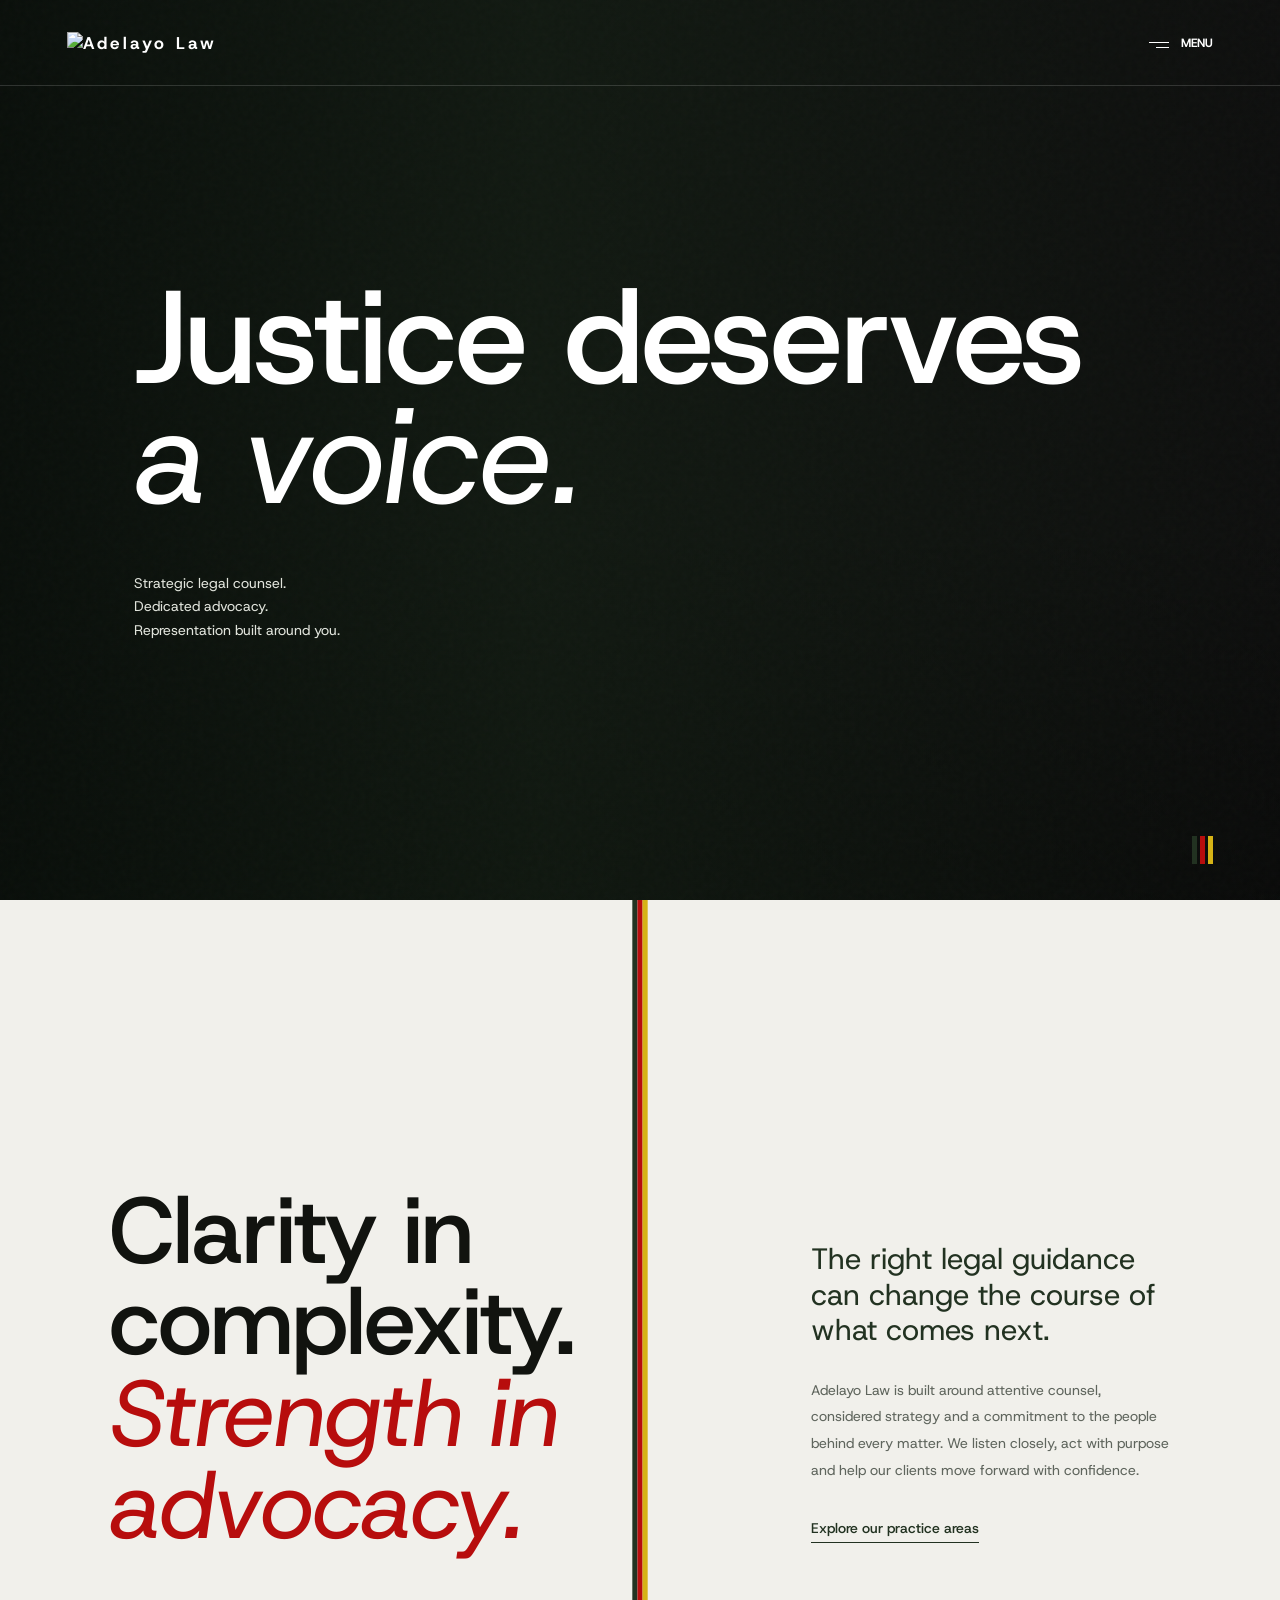
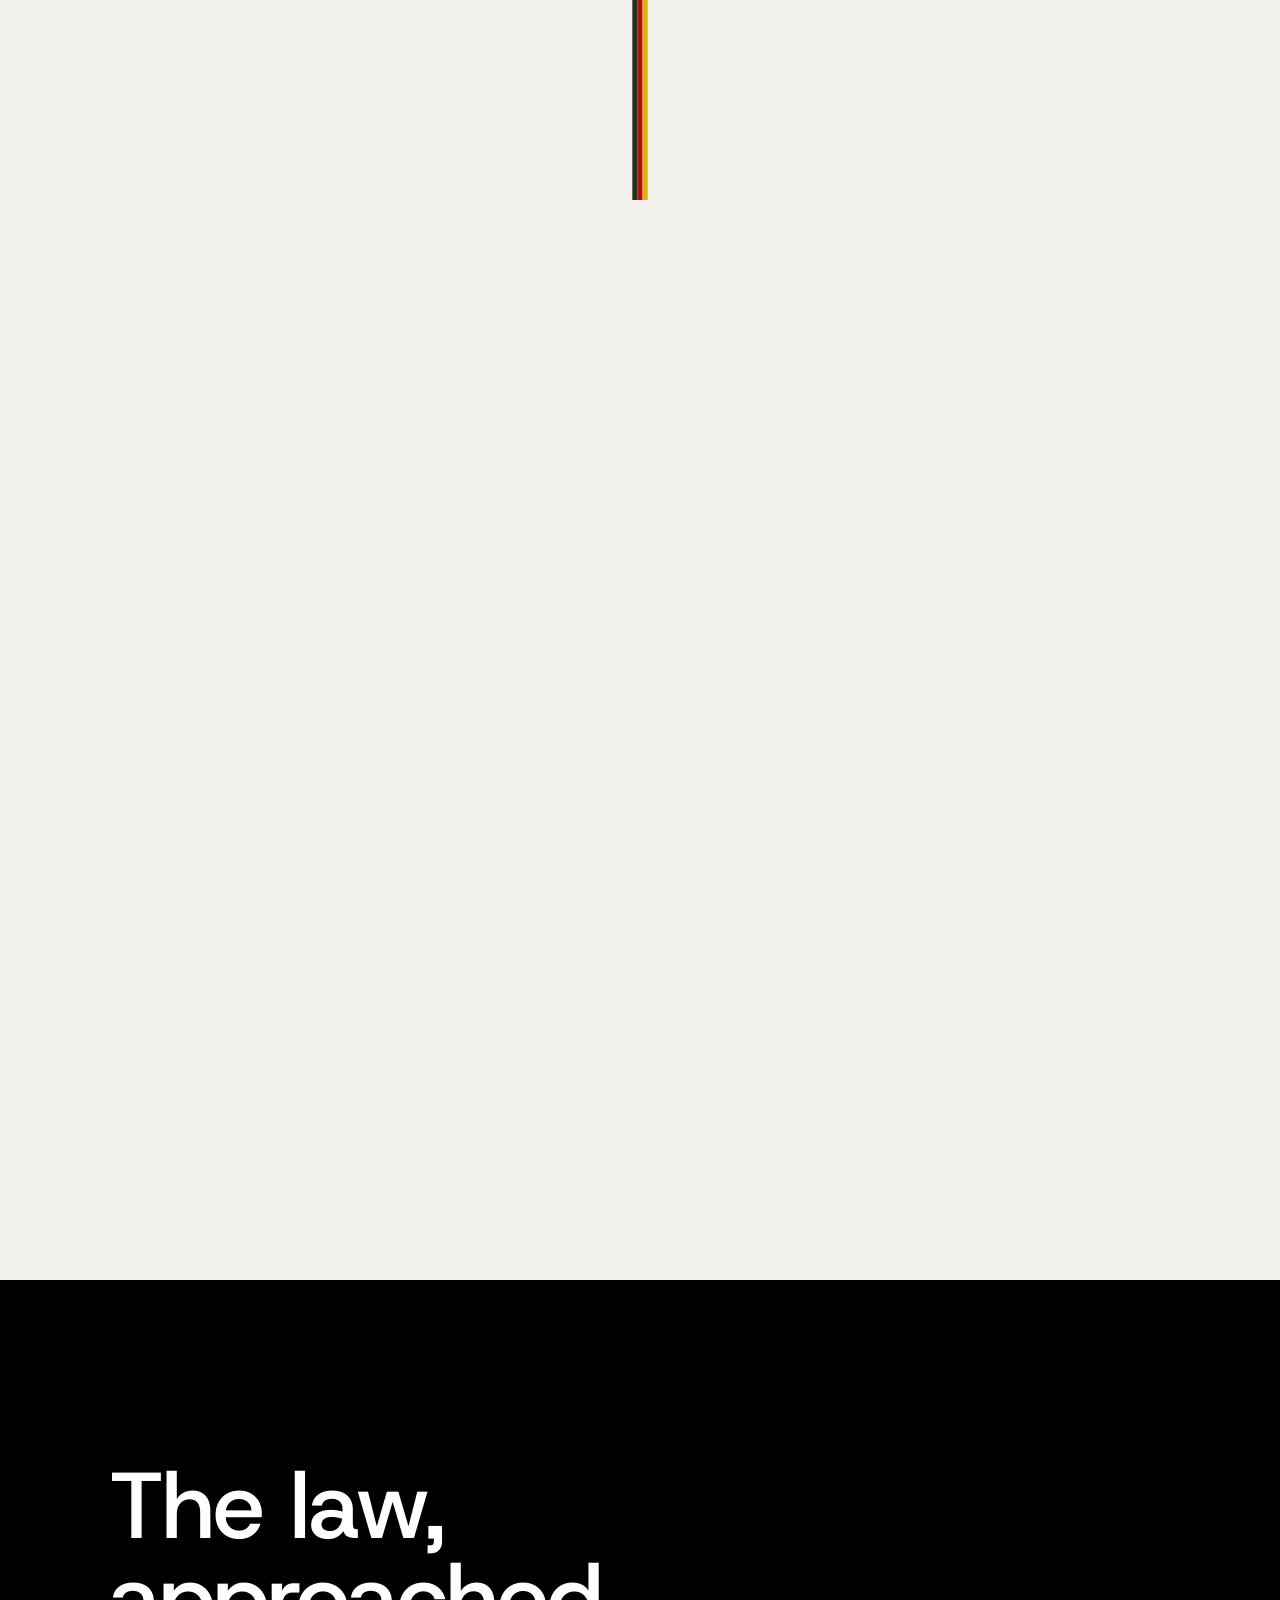
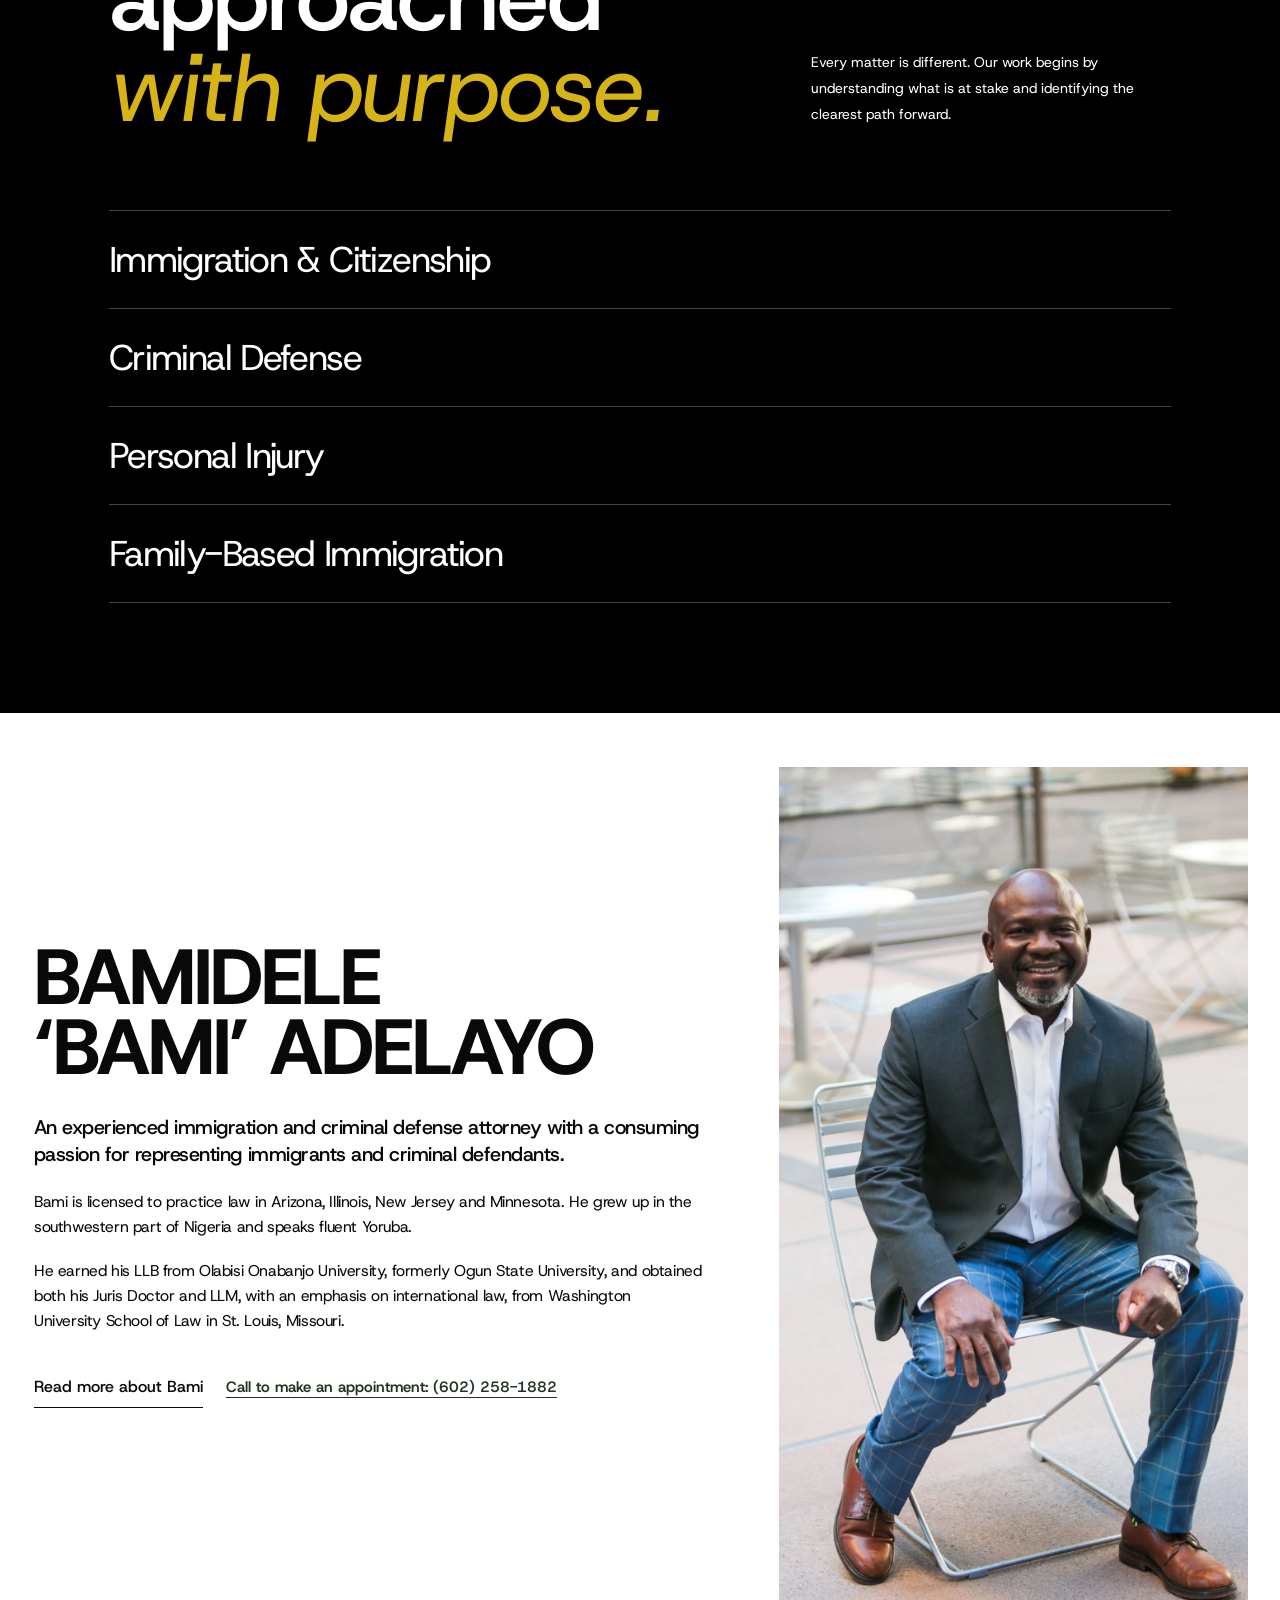
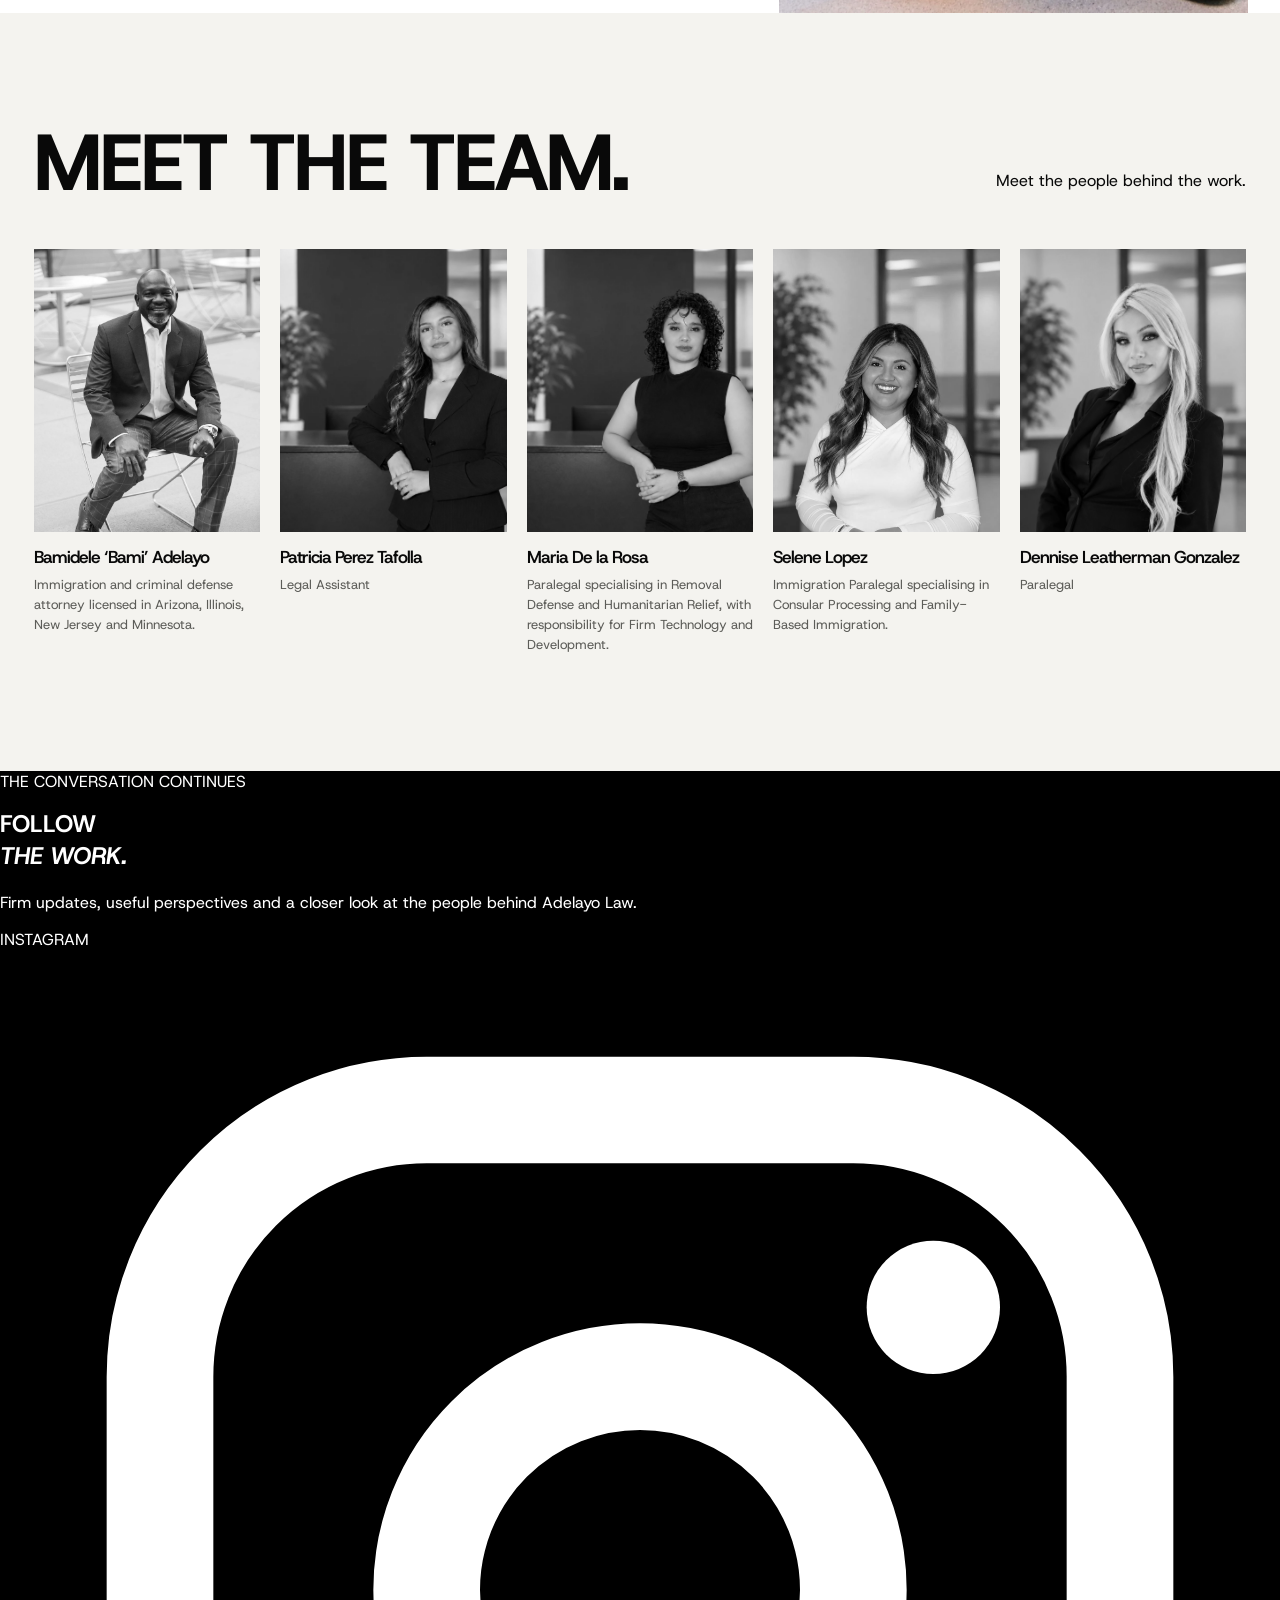
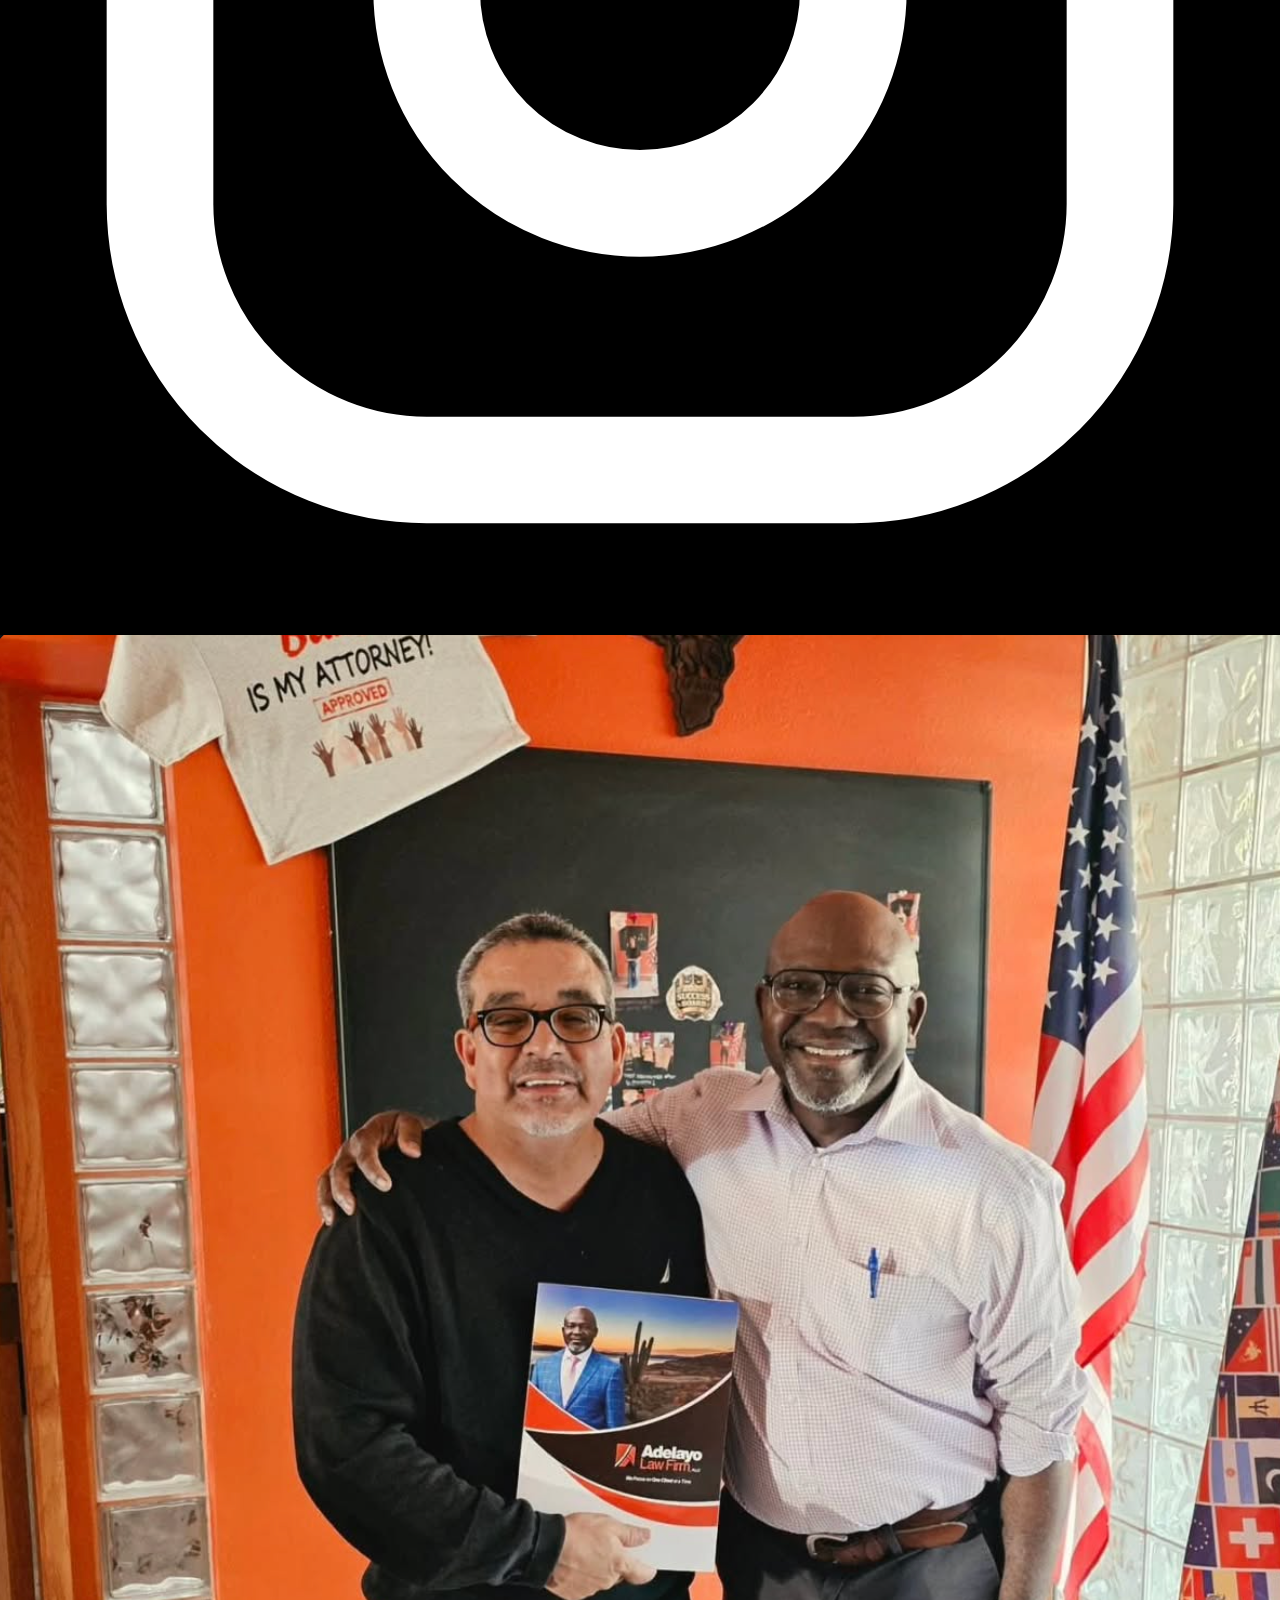
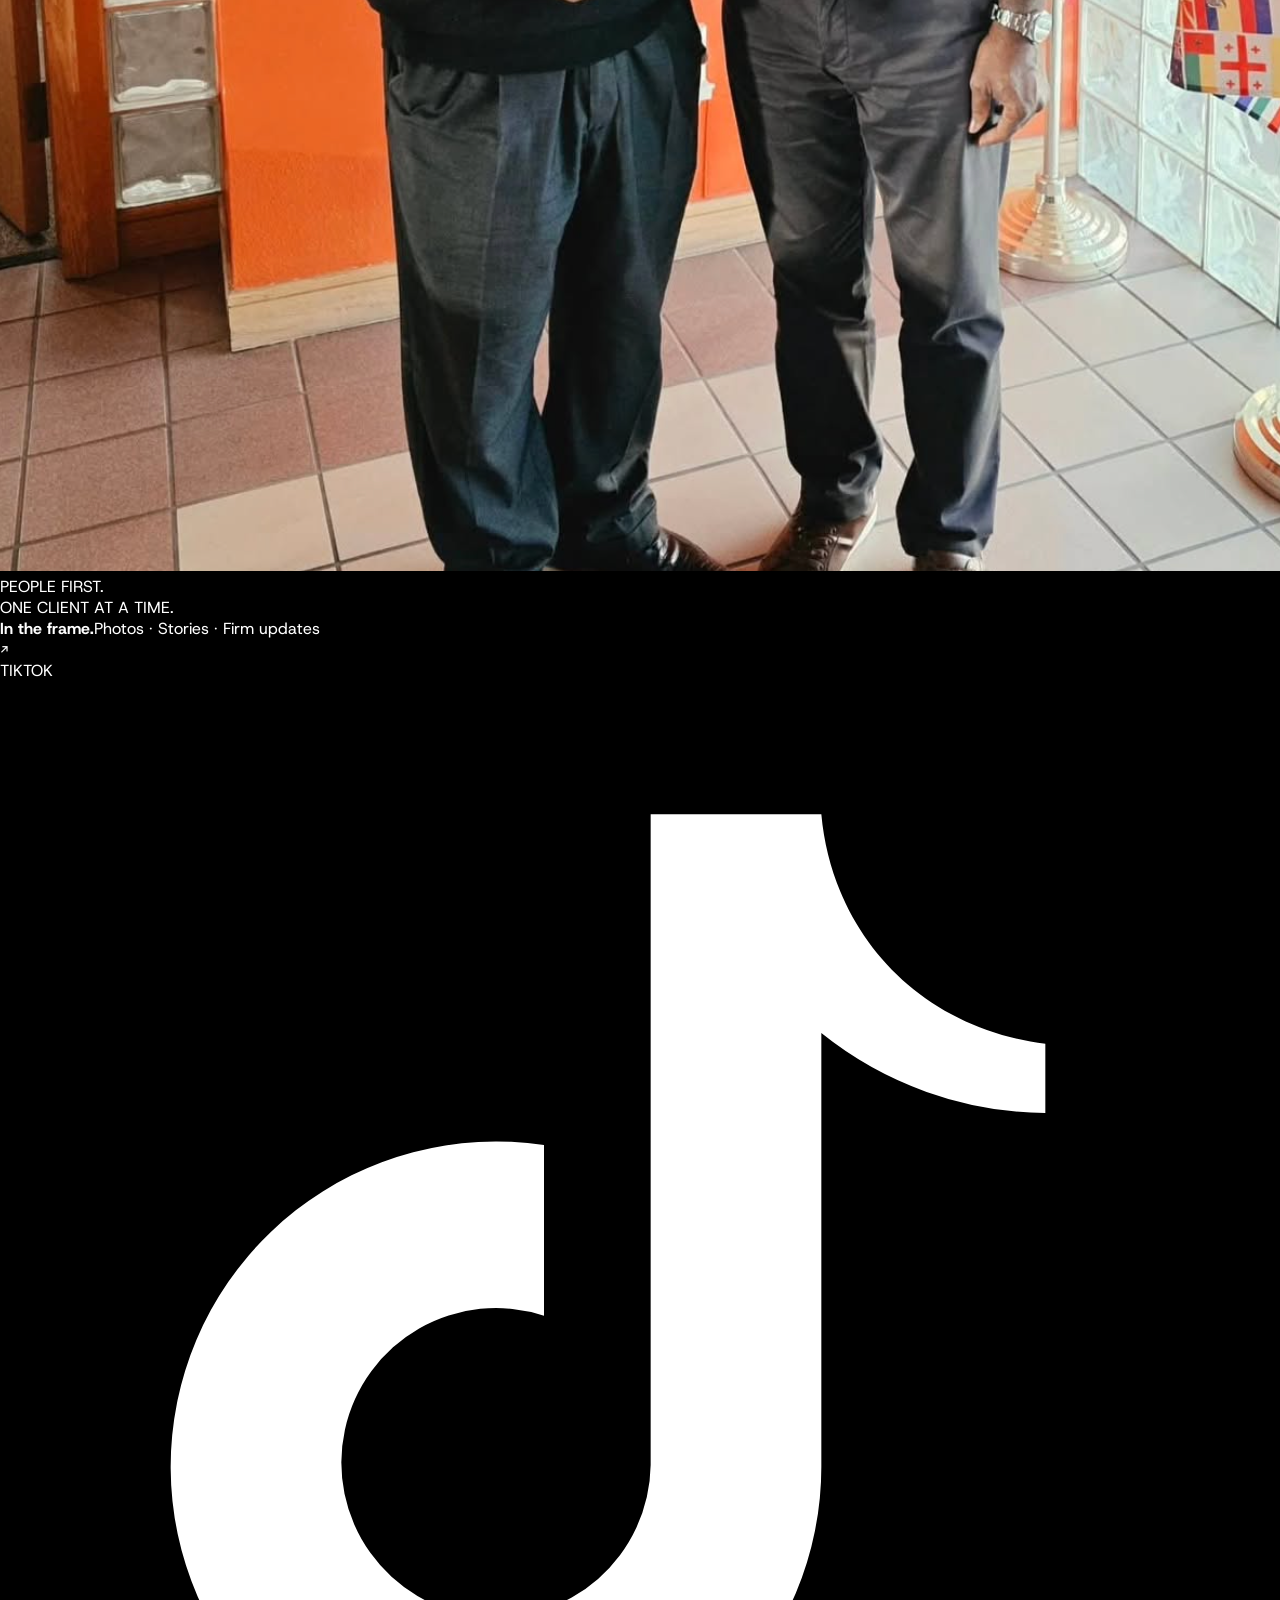
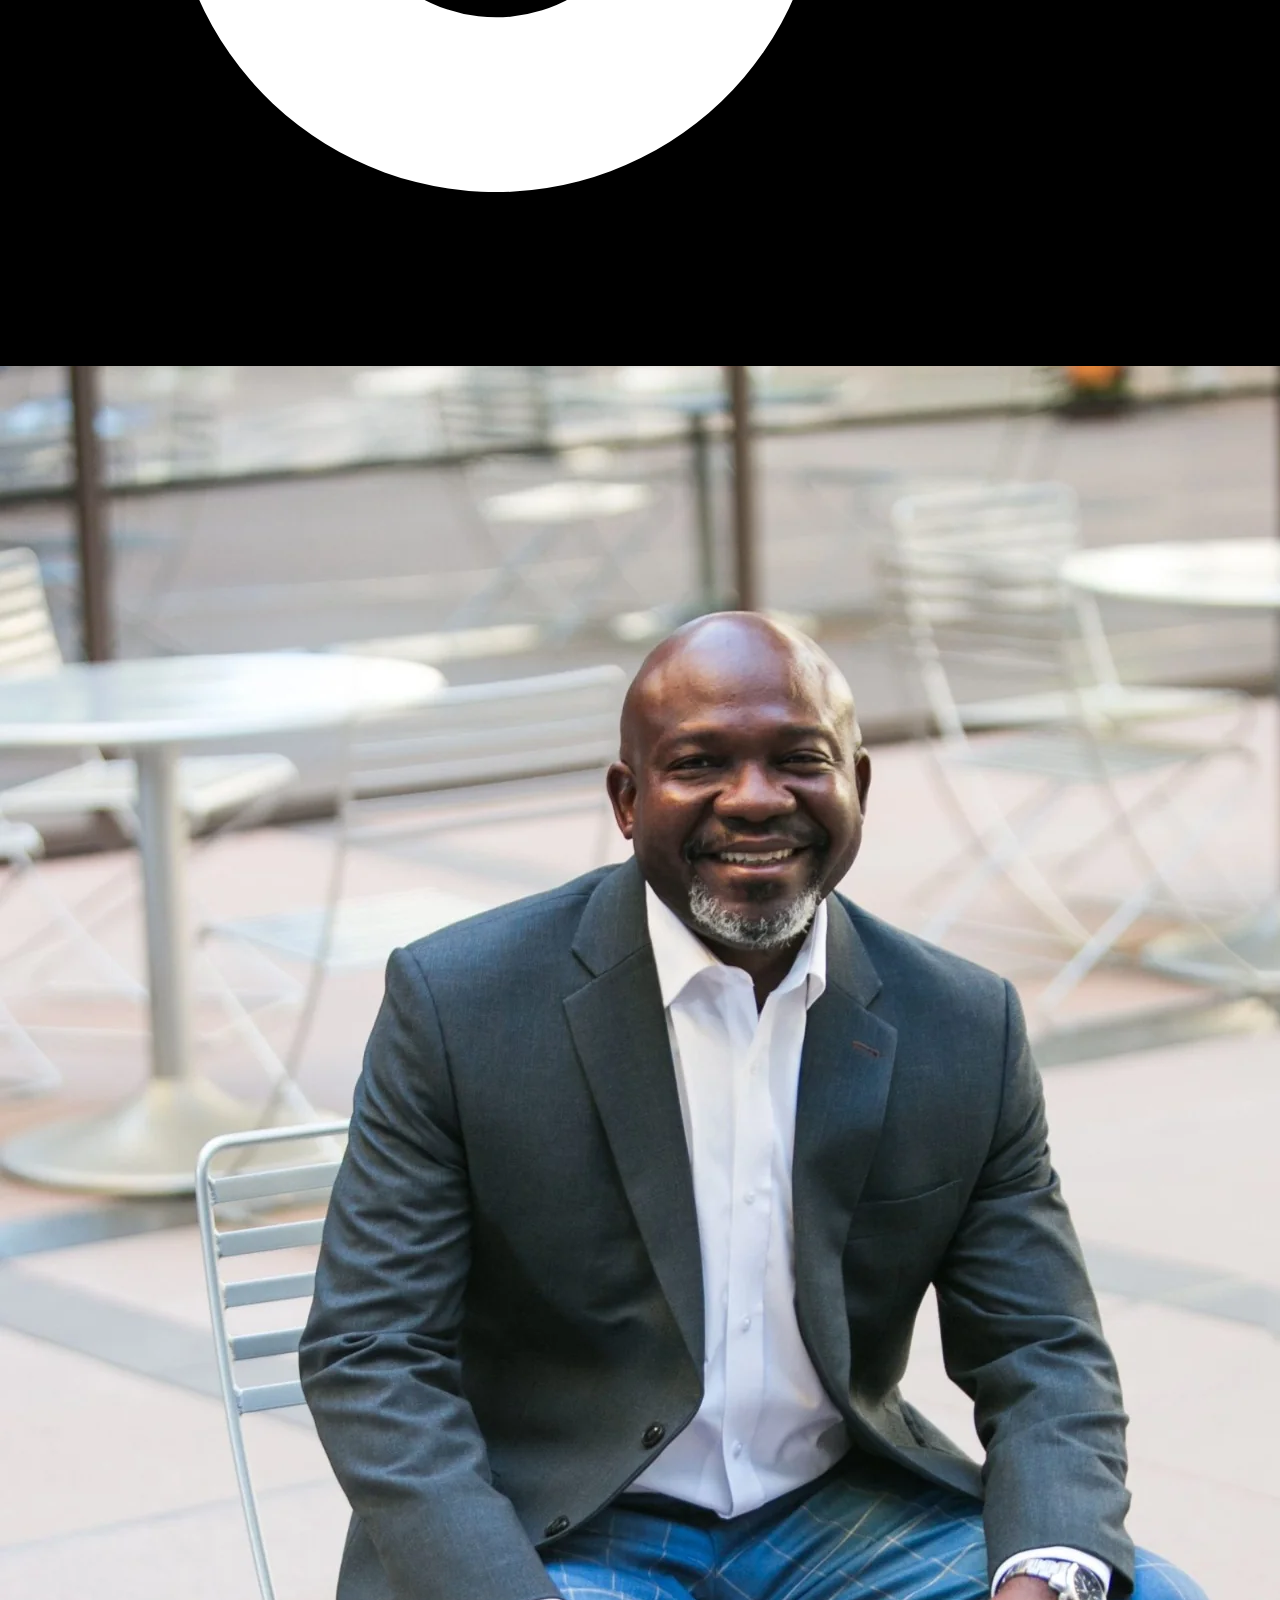
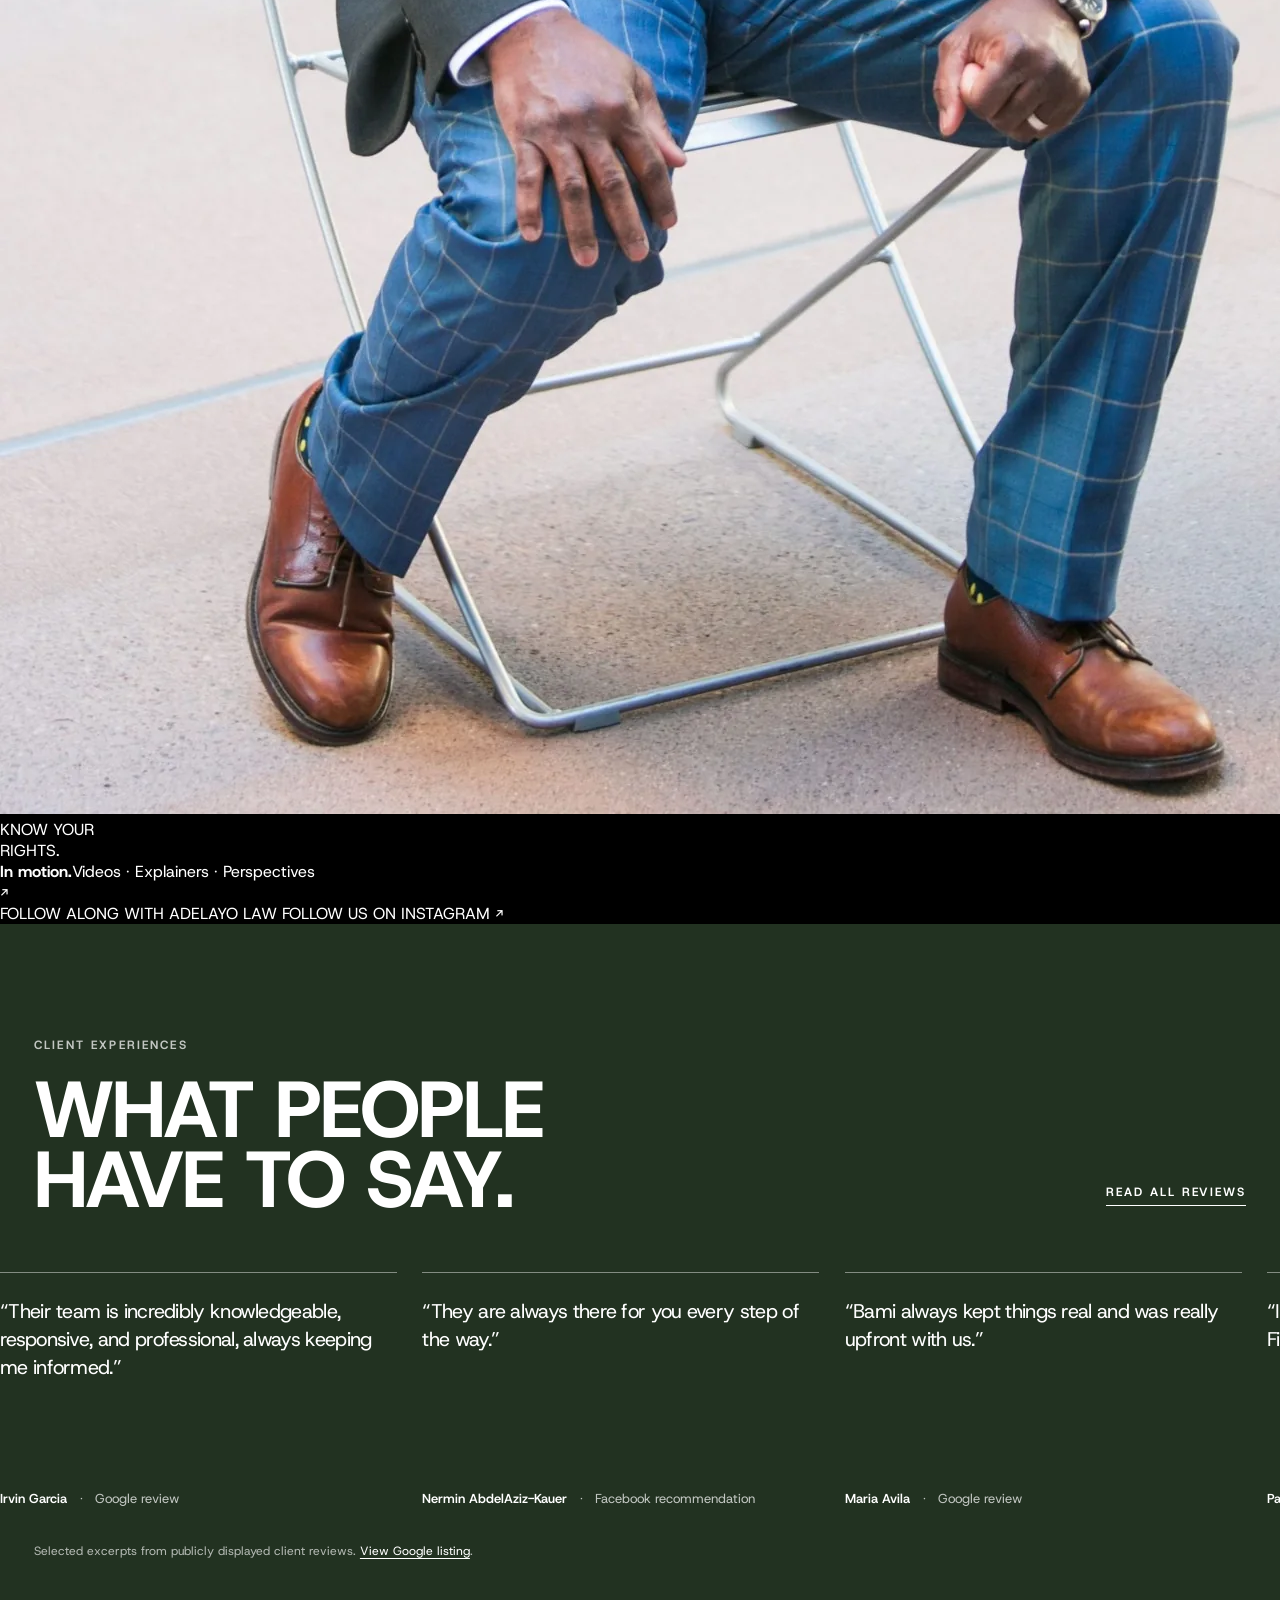
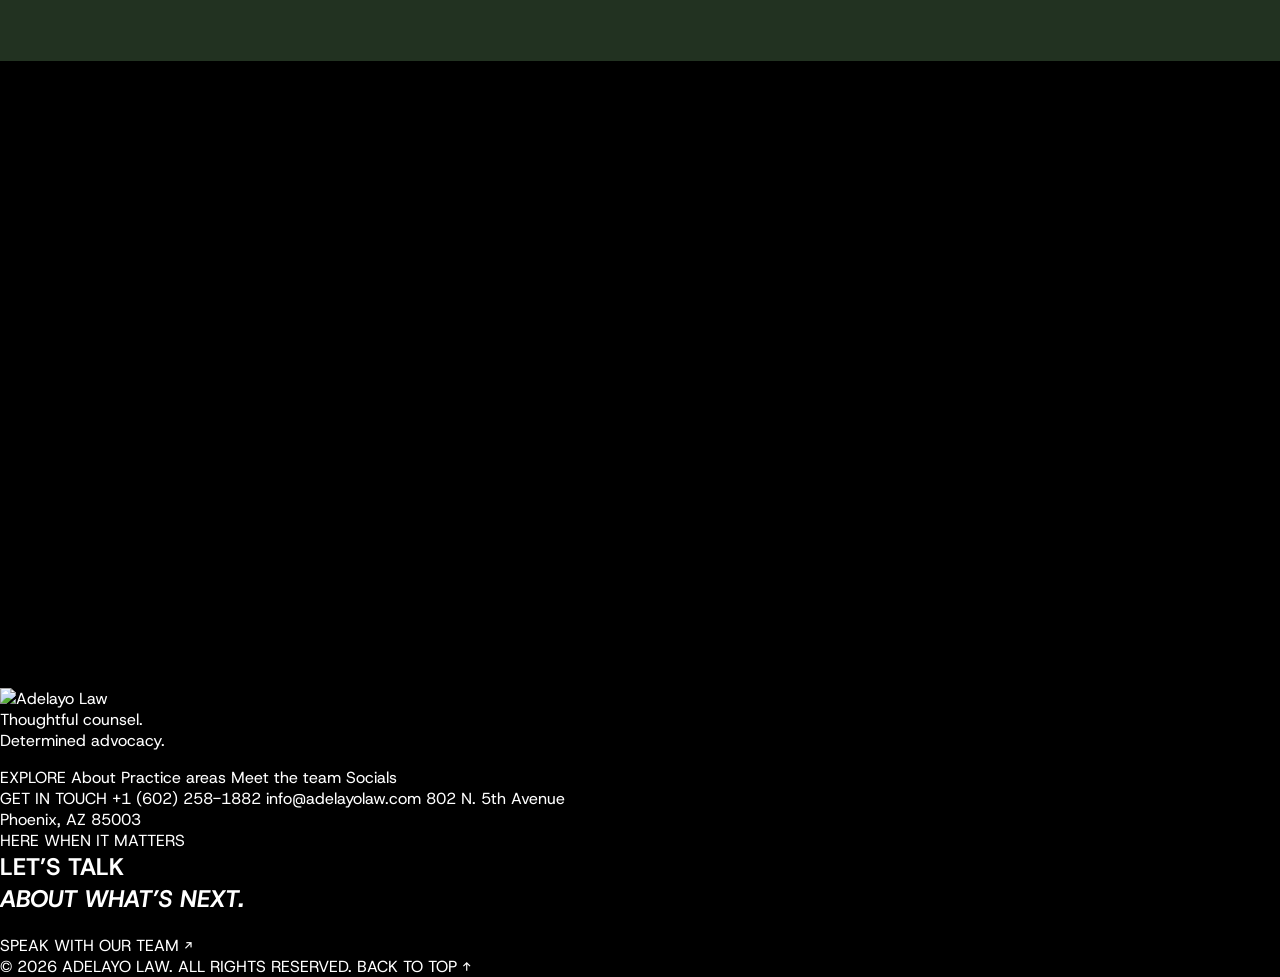
==== commit 4a760d82: "Update index.html" ====
--- a/index.html
+++ b/index.html
@@ -4,7 +4,10 @@
   <meta charset="utf-8">
   <meta name="viewport" content="width=device-width, initial-scale=1, viewport-fit=cover">
   <meta name="theme-color" content="#080a08">
-  <meta name="description" content="Adelayo Law — thoughtful counsel, determined advocacy and representation built around what matters.">
+    <link rel="icon" type="image/svg+xml" href="favicon.svg">
+  <link rel="apple-touch-icon" sizes="180x180" href="apple-touch-icon.png">
+  <link rel="icon" type="image/png" sizes="32x32" href="favicon-32.png">
+<meta name="description" content="Adelayo Law — thoughtful counsel, determined advocacy and representation built around what matters.">
   <title>Adelayo Law — Counsel. Advocacy. Justice.</title>
   <link rel="preconnect" href="https://fonts.googleapis.com">
   <link rel="preconnect" href="https://fonts.gstatic.com" crossorigin>
@@ -16,18 +19,20 @@
   <div class="site-shell">
     <a class="skip-link" href="#main-content">Skip to content</a>
     <header class="site-header" id="top">
-      <a class="wordmark" href="#top" aria-label="Adelayo Law home">ADELAYO <span>LAW</span></a>
+      <a class="wordmark" href="#top" aria-label="Adelayo Law home"><img class="brand-logo" src="assets/adelayo-mark.svg" alt="Adelayo Law"></a>
       <button class="menu-toggle" aria-expanded="false" aria-controls="site-menu" aria-label="Open navigation">
         <span></span><span></span><b>MENU</b>
       </button>
     </header>
 
     <nav class="site-menu" id="site-menu" aria-hidden="true" inert>
-      <div class="menu-top"><span class="wordmark">ADELAYO <span>LAW</span></span><button class="menu-close" aria-label="Close navigation">CLOSE ×</button></div>
+      <div class="menu-top"><span class="wordmark"><img class="brand-logo" src="assets/adelayo-mark.svg" alt="Adelayo Law"></span><button class="menu-close" aria-label="Close navigation">CLOSE ×</button></div>
       <div class="menu-links">
         <a href="#about">About</a>
         <a href="#practice">Practice areas</a>
         <a href="#team">Meet the team</a>
+        <a href="#locations">Locations</a>
+        <a href="socials.html">Socials</a>
       </div>
     </nav>
 
@@ -112,48 +117,109 @@
           </article>
 
           <article class="team-card" data-reveal>
-            <div class="team-portrait team-portrait-pending" role="img" tabindex="0" aria-label="Team member portrait to be supplied">
-              <span>Portrait to be supplied</span>
-              <div class="team-role"><span>Role to be confirmed</span></div>
-            </div>
-            <div class="team-info">
-              <h3>Team member 02</h3>
-              <p>Biography and professional description to be supplied.</p>
-            </div>
-          </article>
-
-          <article class="team-card" data-reveal>
-            <div class="team-portrait team-portrait-pending" role="img" tabindex="0" aria-label="Team member portrait to be supplied">
-              <span>Portrait to be supplied</span>
-              <div class="team-role"><span>Role to be confirmed</span></div>
-            </div>
-            <div class="team-info">
-              <h3>Team member 03</h3>
-              <p>Biography and professional description to be supplied.</p>
-            </div>
-          </article>
-
-          <article class="team-card" data-reveal>
-            <div class="team-portrait team-portrait-pending" role="img" tabindex="0" aria-label="Team member portrait to be supplied">
-              <span>Portrait to be supplied</span>
-              <div class="team-role"><span>Role to be confirmed</span></div>
-            </div>
-            <div class="team-info">
-              <h3>Team member 04</h3>
-              <p>Biography and professional description to be supplied.</p>
-            </div>
-          </article>
-
-          <article class="team-card" data-reveal>
-            <div class="team-portrait team-portrait-pending" role="img" tabindex="0" aria-label="Team member portrait to be supplied">
-              <span>Portrait to be supplied</span>
-              <div class="team-role"><span>Role to be confirmed</span></div>
-            </div>
-            <div class="team-info">
-              <h3>Team member 05</h3>
-              <p>Biography and professional description to be supplied.</p>
-            </div>
-          </article>
+            <div class="team-portrait" tabindex="0" aria-label="Patricia Perez Tafolla, Legal Assistant">
+              <img src="assets/patricia-perez-tafolla.webp" alt="Patricia Perez Tafolla, Legal Assistant" loading="lazy" decoding="async">
+              <div class="team-role"><span>Legal Assistant</span></div>
+            </div>
+            <div class="team-info">
+              <h3>Patricia Perez Tafolla</h3>
+              <p>Legal Assistant</p>
+            </div>
+          </article>
+
+          <article class="team-card" data-reveal>
+            <div class="team-portrait">
+              <img src="assets/maria-de-la-rosa.webp" alt="Maria De la Rosa, Paralegal" loading="lazy" decoding="async">
+              <div class="team-role"><span>Paralegal</span></div>
+            </div>
+            <div class="team-info">
+              <h3>Maria De la Rosa</h3>
+              <p>Paralegal specialising in Removal Defense and Humanitarian Relief, with responsibility for Firm Technology and Development.</p>
+            </div>
+          </article>
+
+          <article class="team-card" data-reveal>
+            <div class="team-portrait">
+              <img src="assets/selene-lopez.webp" alt="Selene Lopez, Immigration Paralegal" loading="lazy" decoding="async">
+              <div class="team-role"><span>Immigration Paralegal</span></div>
+            </div>
+            <div class="team-info">
+              <h3>Selene Lopez</h3>
+              <p>Immigration Paralegal specialising in Consular Processing and Family-Based Immigration.</p>
+            </div>
+          </article>
+
+          <article class="team-card" data-reveal>
+            <div class="team-portrait" tabindex="0" aria-label="Dennise Leatherman Gonzalez, Paralegal">
+              <img src="assets/dennise-leatherman-gonzalez.webp" alt="Dennise Leatherman Gonzalez" loading="lazy" decoding="async">
+              <div class="team-role"><span>Paralegal</span></div>
+            </div>
+            <div class="team-info">
+              <h3>Dennise Leatherman Gonzalez</h3>
+              <p>Paralegal</p>
+            </div>
+          </article>
+        </div>
+      </section>
+
+
+
+
+      <section class="home-socials" id="socials" aria-labelledby="home-socials-heading">
+        <div class="home-socials-head" data-reveal>
+          <div>
+            <p class="home-socials-kicker">THE CONVERSATION CONTINUES</p>
+            <h2 id="home-socials-heading">FOLLOW<br><em>THE WORK.</em></h2>
+          </div>
+          <p>Firm updates, useful perspectives and a closer look at the people behind Adelayo Law.</p>
+        </div>
+
+        <div class="home-socials-grid">
+          <a class="home-social-card home-instagram-card" href="https://www.instagram.com/adelayolawfirmpllc/" target="_blank" rel="noopener noreferrer" aria-label="Visit Adelayo Law on Instagram" data-reveal>
+            <div class="home-social-card-top">
+              <span class="home-social-platform">INSTAGRAM</span>
+              <svg class="home-social-logo instagram-logo" viewBox="0 0 24 24" role="img" aria-label="Instagram logo">
+                <rect x="3" y="3" width="18" height="18" rx="5" fill="none" stroke="currentColor" stroke-width="2"/>
+                <circle cx="12" cy="12" r="4" fill="none" stroke="currentColor" stroke-width="2"/>
+                <circle cx="17.5" cy="6.7" r="1.25" fill="currentColor"/>
+              </svg>
+            </div>
+            <div class="home-social-art instagram-art">
+              <img src="assets/adelayo-client-moment.png" alt="Bamidele ‘Bami’ Adelayo with a client at the Adelayo Law office" loading="lazy" decoding="async">
+              <span>PEOPLE FIRST.<br>ONE CLIENT AT A TIME.</span>
+              <i aria-hidden="true"></i>
+            </div>
+            <div class="home-social-card-bottom">
+              <div><strong>In the frame.</strong><span>Photos · Stories · Firm updates</span></div>
+              <span class="home-social-arrow" aria-hidden="true">↗</span>
+            </div>
+          </a>
+
+          <a class="home-social-card home-tiktok-card" href="socials.html" aria-label="Explore Adelayo Law on TikTok" data-reveal>
+            <div class="home-social-card-top">
+              <span class="home-social-platform">TIKTOK</span>
+              <svg class="home-social-logo tiktok-logo" viewBox="0 0 24 24" role="img" aria-label="TikTok logo">
+                <path fill="currentColor" d="M19.6 8.1a6.8 6.8 0 0 1-4.2-1.5v8.1a6.1 6.1 0 1 1-5.2-6.0v3.2a2.9 2.9 0 1 0 2 2.8V2.5h3.2c.2 2.2 1.8 4 4.2 4.3v3.2z"/>
+              </svg>
+            </div>
+            <div class="home-social-art tiktok-art">
+              <video autoplay muted loop playsinline preload="metadata" poster="assets/adelayo-attorney.webp" aria-label="Adelayo Law brand film preview">
+                <source src="assets/adelayo-hero.mp4" type="video/mp4">
+              </video>
+              <div class="home-tiktok-shade"></div>
+              <span>KNOW YOUR<br>RIGHTS.</span>
+              <i aria-hidden="true"></i>
+            </div>
+            <div class="home-social-card-bottom">
+              <div><strong>In motion.</strong><span>Videos · Explainers · Perspectives</span></div>
+              <span class="home-social-arrow" aria-hidden="true">↗</span>
+            </div>
+          </a>
+        </div>
+
+        <div class="home-socials-foot" data-reveal>
+          <span>FOLLOW ALONG WITH ADELAYO LAW</span>
+          <a href="https://www.instagram.com/adelayolawfirmpllc/" target="_blank" rel="noopener noreferrer">FOLLOW US ON INSTAGRAM <span aria-hidden="true">↗</span></a>
         </div>
       </section>
 
@@ -209,7 +275,74 @@
         <p class="testimonial-source">Selected excerpts from publicly displayed client reviews. <a href="https://www.google.com/maps/place/Adelayo+Law+Firm+PLLC/@33.4569109,-112.0830537,17z/" target="_blank" rel="noopener noreferrer">View Google listing</a>.</p>
       </section>
 
+      <section class="locations-section" id="locations" aria-labelledby="locations-heading">
+        <div class="locations-heading" data-reveal>
+          <p class="locations-kicker">WHERE TO FIND US</p>
+          <h2 id="locations-heading">A PLACE TO<br><em>START.</em></h2>
+          <p class="locations-intro">A considered first step begins with a conversation. Visit our Phoenix office or contact the team to arrange an appointment.</p>
+        </div>
+
+        <div class="locations-layout">
+          <div class="location-details" data-reveal>
+            <div class="location-index"><span>01</span><span>ARIZONA · UNITED STATES</span></div>
+            <p class="location-label">MAIN OFFICE</p>
+            <h3>Phoenix</h3>
+            <address>802 N. 5th Avenue<br>Phoenix, AZ 85003</address>
+            <div class="location-contact">
+              <a href="tel:+16022581882">+1 (602) 258-1882</a>
+              <span>Fax: (602) 258-0177</span>
+            </div>
+            <div class="location-actions">
+              <a class="location-directions" href="https://www.google.com/maps/search/?api=1&query=802+N+5th+Avenue+Phoenix+AZ+85003" target="_blank" rel="noopener noreferrer">GET DIRECTIONS <span aria-hidden="true">↗</span></a>
+              <a class="location-call" href="tel:+16022581882">CALL THE OFFICE</a>
+            </div>
+            <div class="location-service-areas">
+              <span>ALSO BY APPOINTMENT</span>
+              <p>Sierra Vista &amp; Douglas, Arizona</p>
+              <a href="tel:+15204567421">Appointments: (520) 456-7421</a>
+            </div>
+          </div>
+          <div class="location-map" data-reveal>
+            <div class="location-map-top"><span>PHOENIX, AZ</span><span>33.4569° N / 112.0805° W</span></div>
+            <iframe title="Map showing Adelayo Law's Phoenix office at 802 N. 5th Avenue" src="https://www.google.com/maps?q=802%20N.%205th%20Avenue%2C%20Phoenix%2C%20AZ%2085003&output=embed" loading="lazy" referrerpolicy="no-referrer-when-downgrade" allowfullscreen></iframe>
+            <div class="location-map-caption"><span>802 N. 5TH AVENUE</span><span>PHOENIX, ARIZONA</span></div>
+          </div>
+        </div>
+      </section>
+
     </main>
+
+    <footer class="site-footer" aria-label="Site footer">
+      <div class="footer-stripe" aria-hidden="true"><i></i><i></i><i></i></div>
+      <div class="footer-main">
+        <div class="footer-brand">
+          <a href="#top" class="footer-logo" aria-label="Adelayo Law — back to top"><img class="footer-logo-mark" src="assets/adelayo-mark-green.svg" alt="Adelayo Law"></a>
+          <p>Thoughtful counsel.<br>Determined advocacy.</p>
+        </div>
+        <div class="footer-column">
+          <span class="footer-label">EXPLORE</span>
+          <a href="#about">About</a>
+          <a href="#practice">Practice areas</a>
+          <a href="#team">Meet the team</a>
+          <a href="socials.html">Socials</a>
+        </div>
+        <div class="footer-column">
+          <span class="footer-label">GET IN TOUCH</span>
+          <a href="tel:+16022581882">+1 (602) 258-1882</a>
+          <a href="mailto:info@adelayolaw.com">info@adelayolaw.com</a>
+          <span>802 N. 5th Avenue<br>Phoenix, AZ 85003</span>
+        </div>
+        <div class="footer-cta">
+          <span class="footer-label">HERE WHEN IT MATTERS</span>
+          <h2>LET’S TALK<br><em>ABOUT WHAT’S NEXT.</em></h2>
+          <a href="tel:+16022581882">SPEAK WITH OUR TEAM <span aria-hidden="true">↗</span></a>
+        </div>
+      </div>
+      <div class="footer-bottom">
+        <span>© <span id="footer-year">2026</span> ADELAYO LAW. ALL RIGHTS RESERVED.</span>
+        <a href="#top">BACK TO TOP ↑</a>
+      </div>
+    </footer>
 
   </div>
 </body>
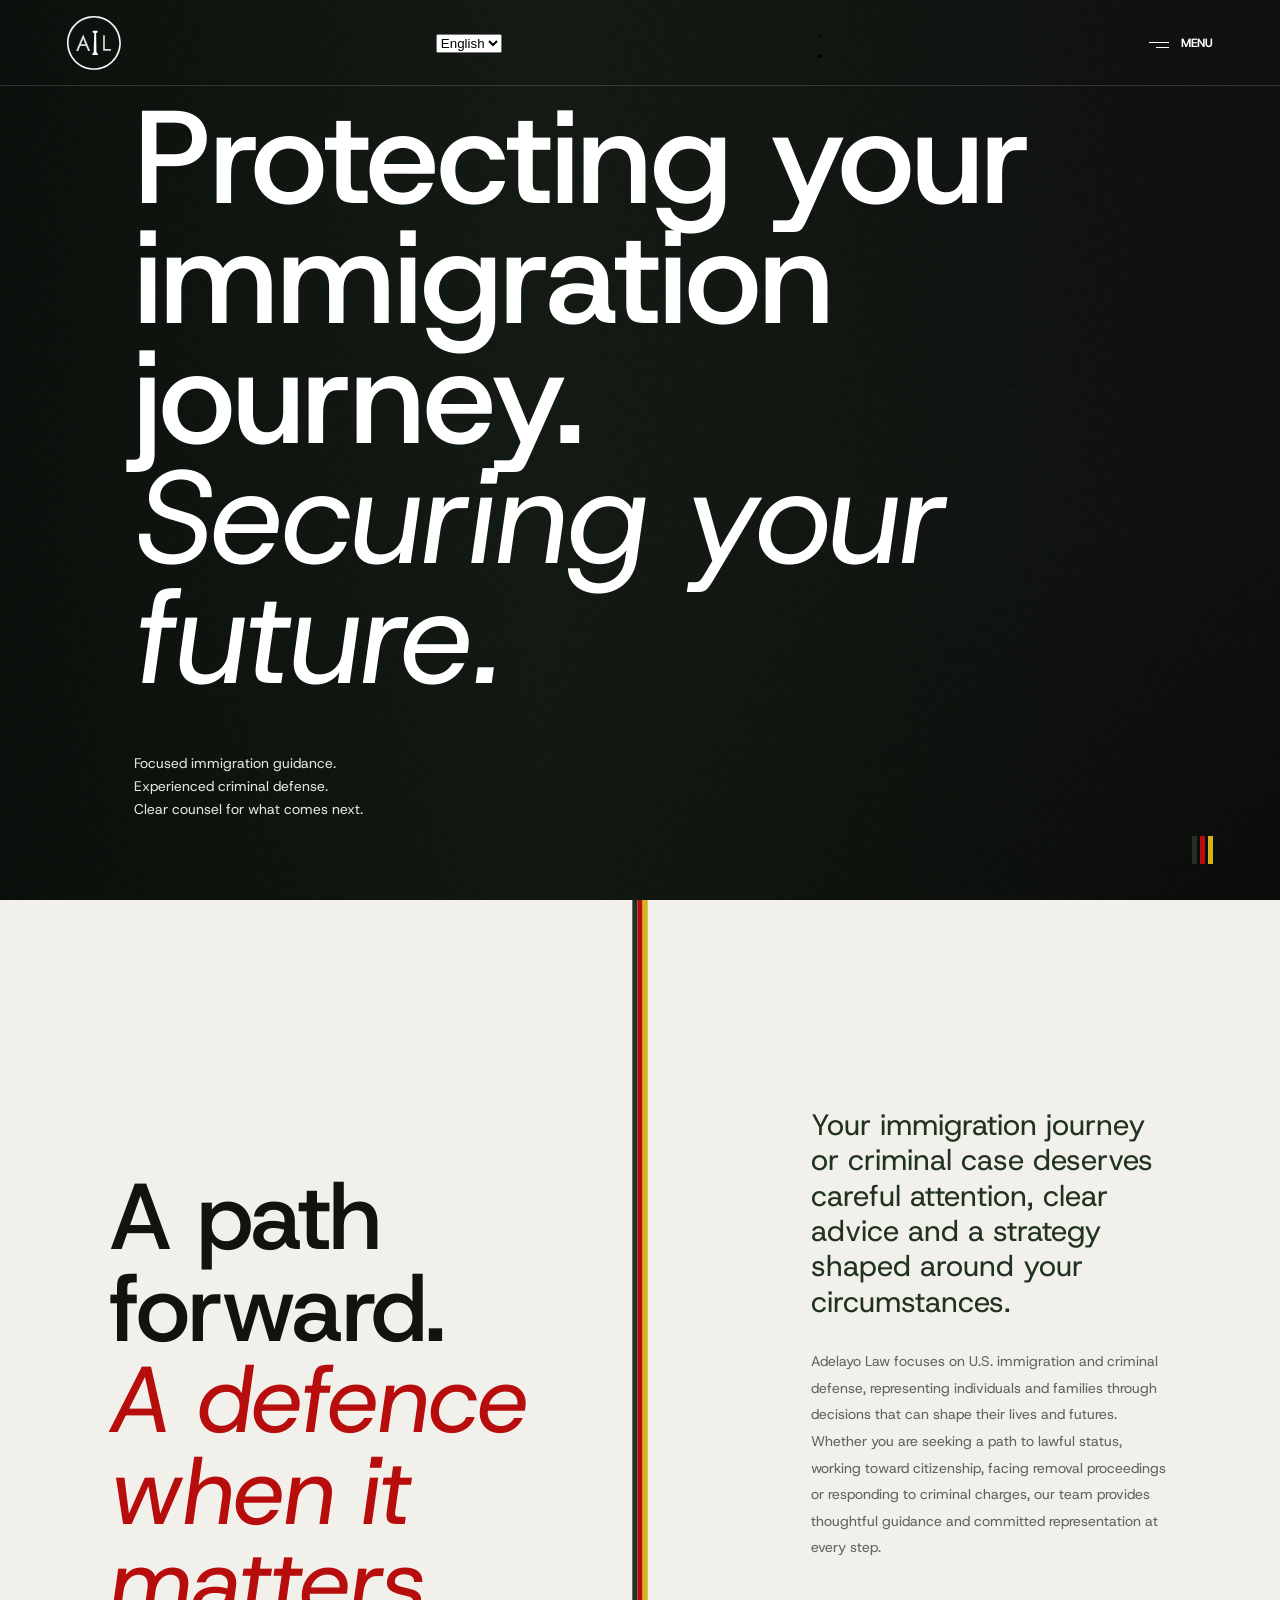
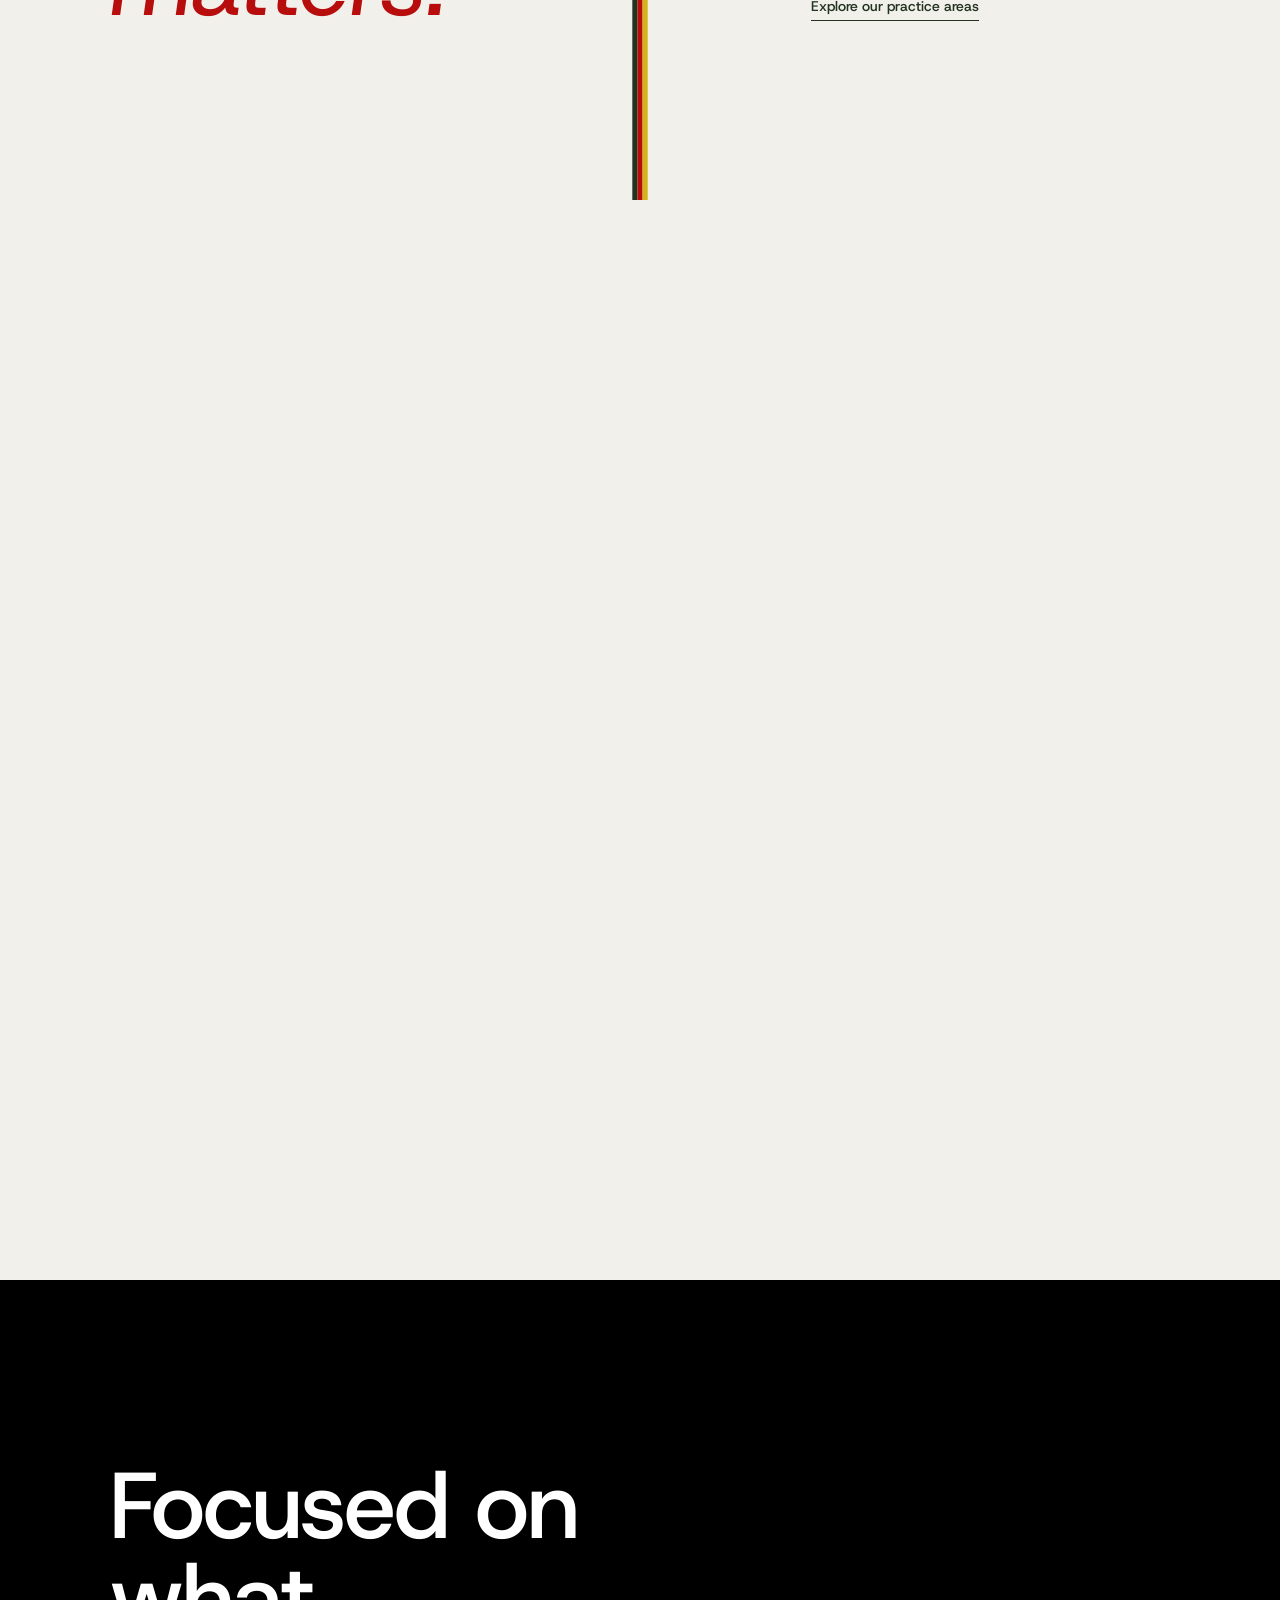
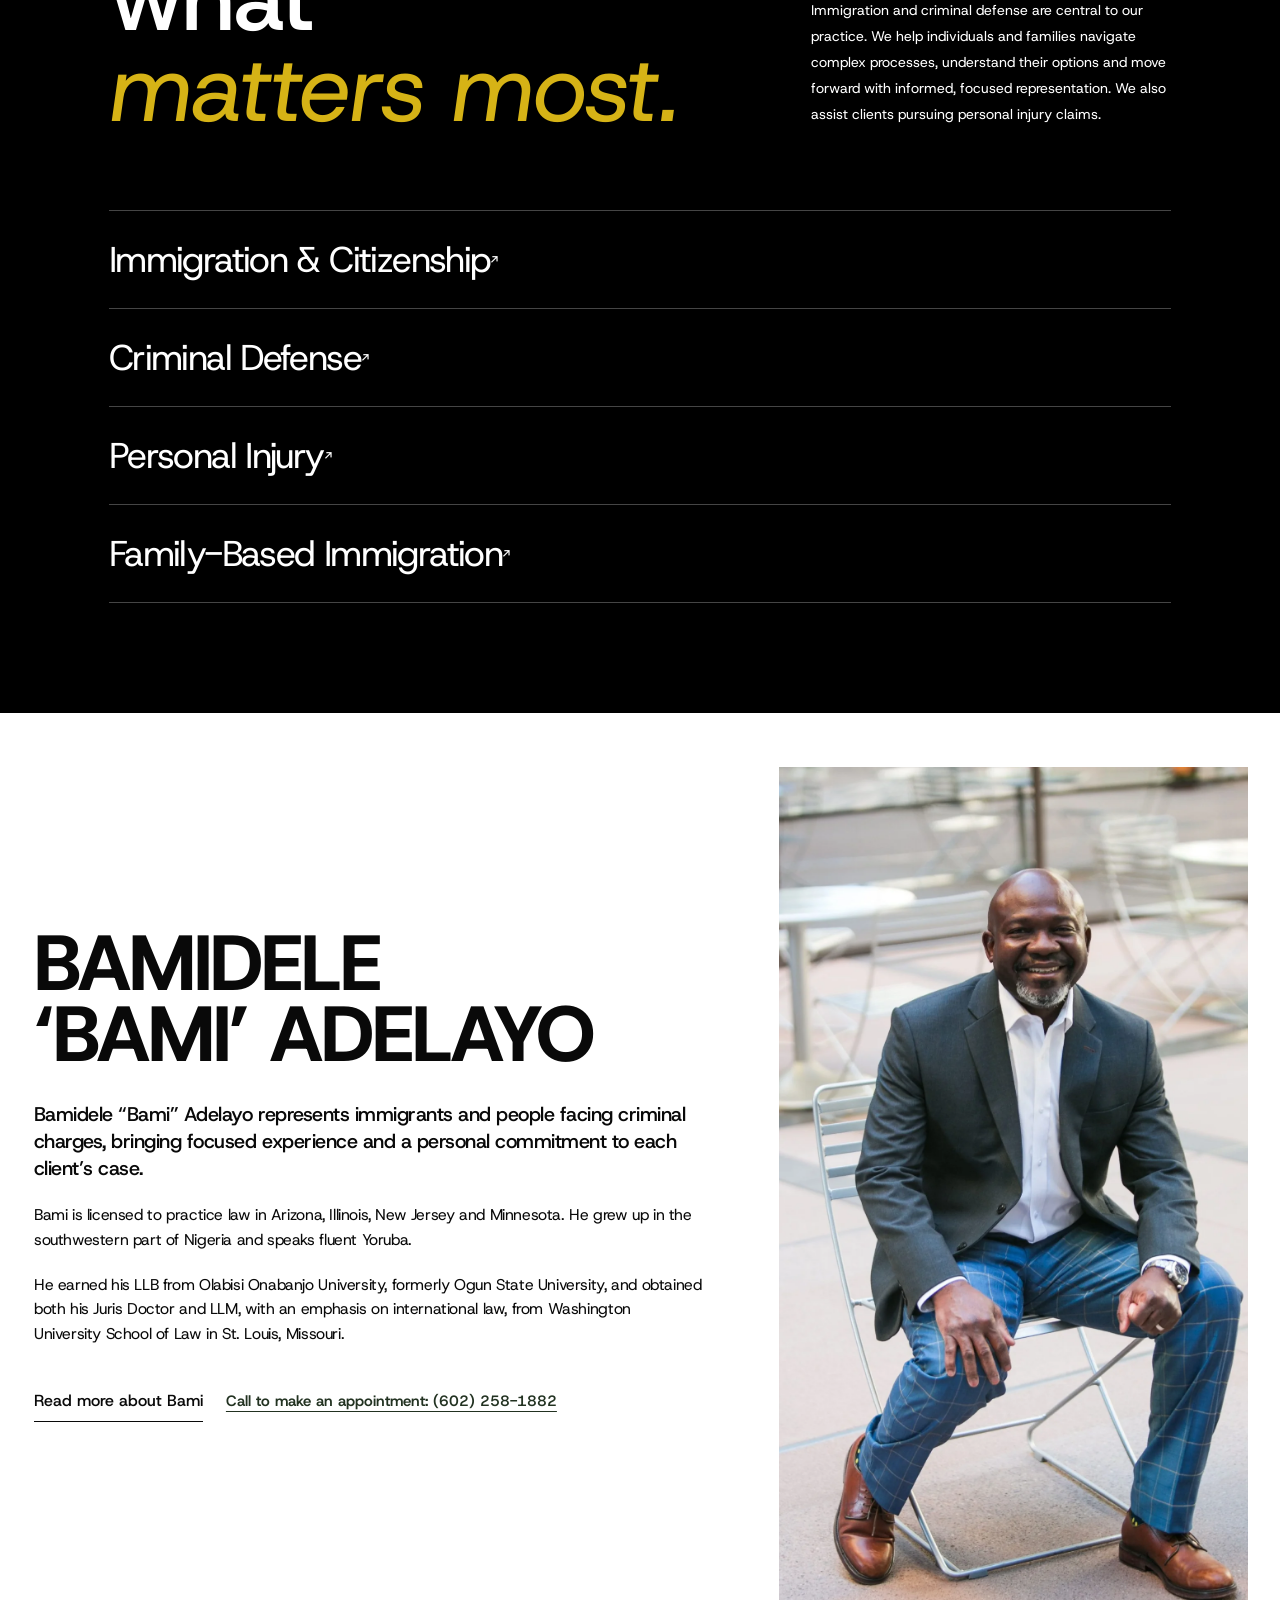
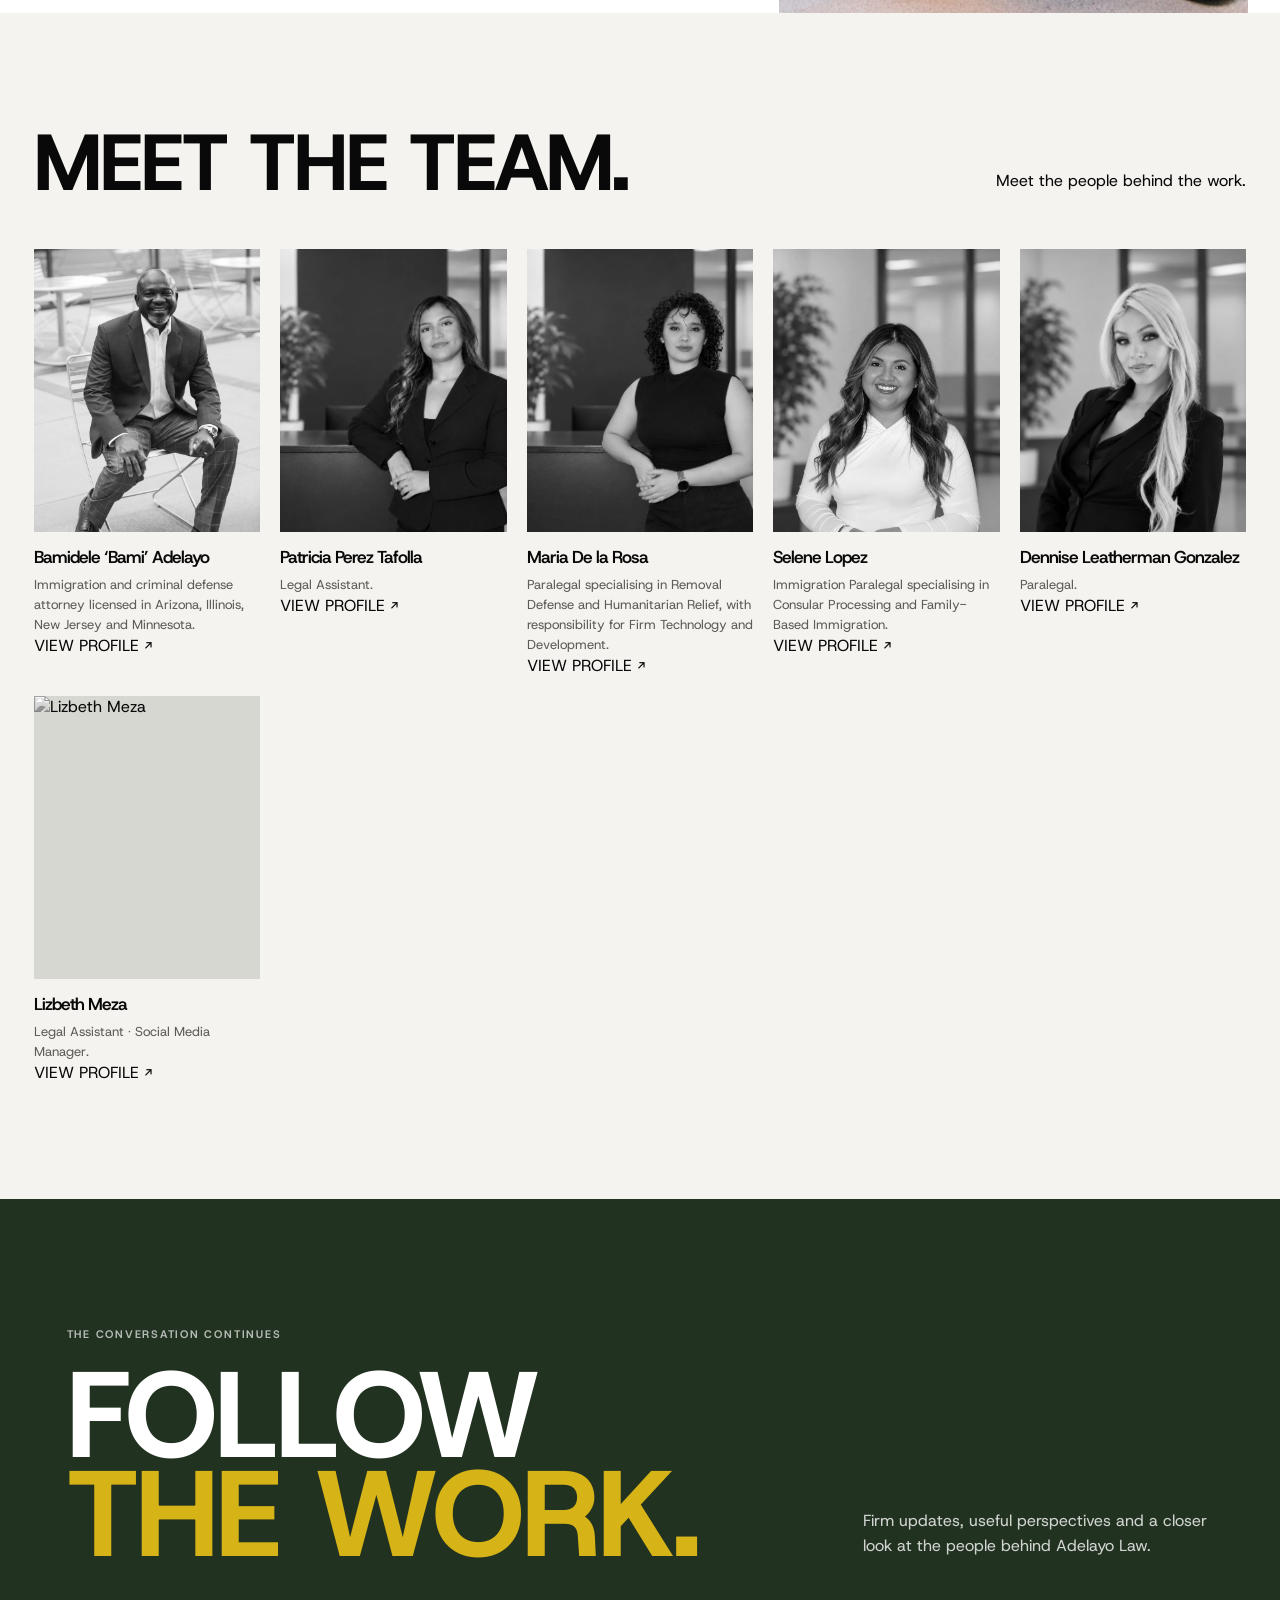
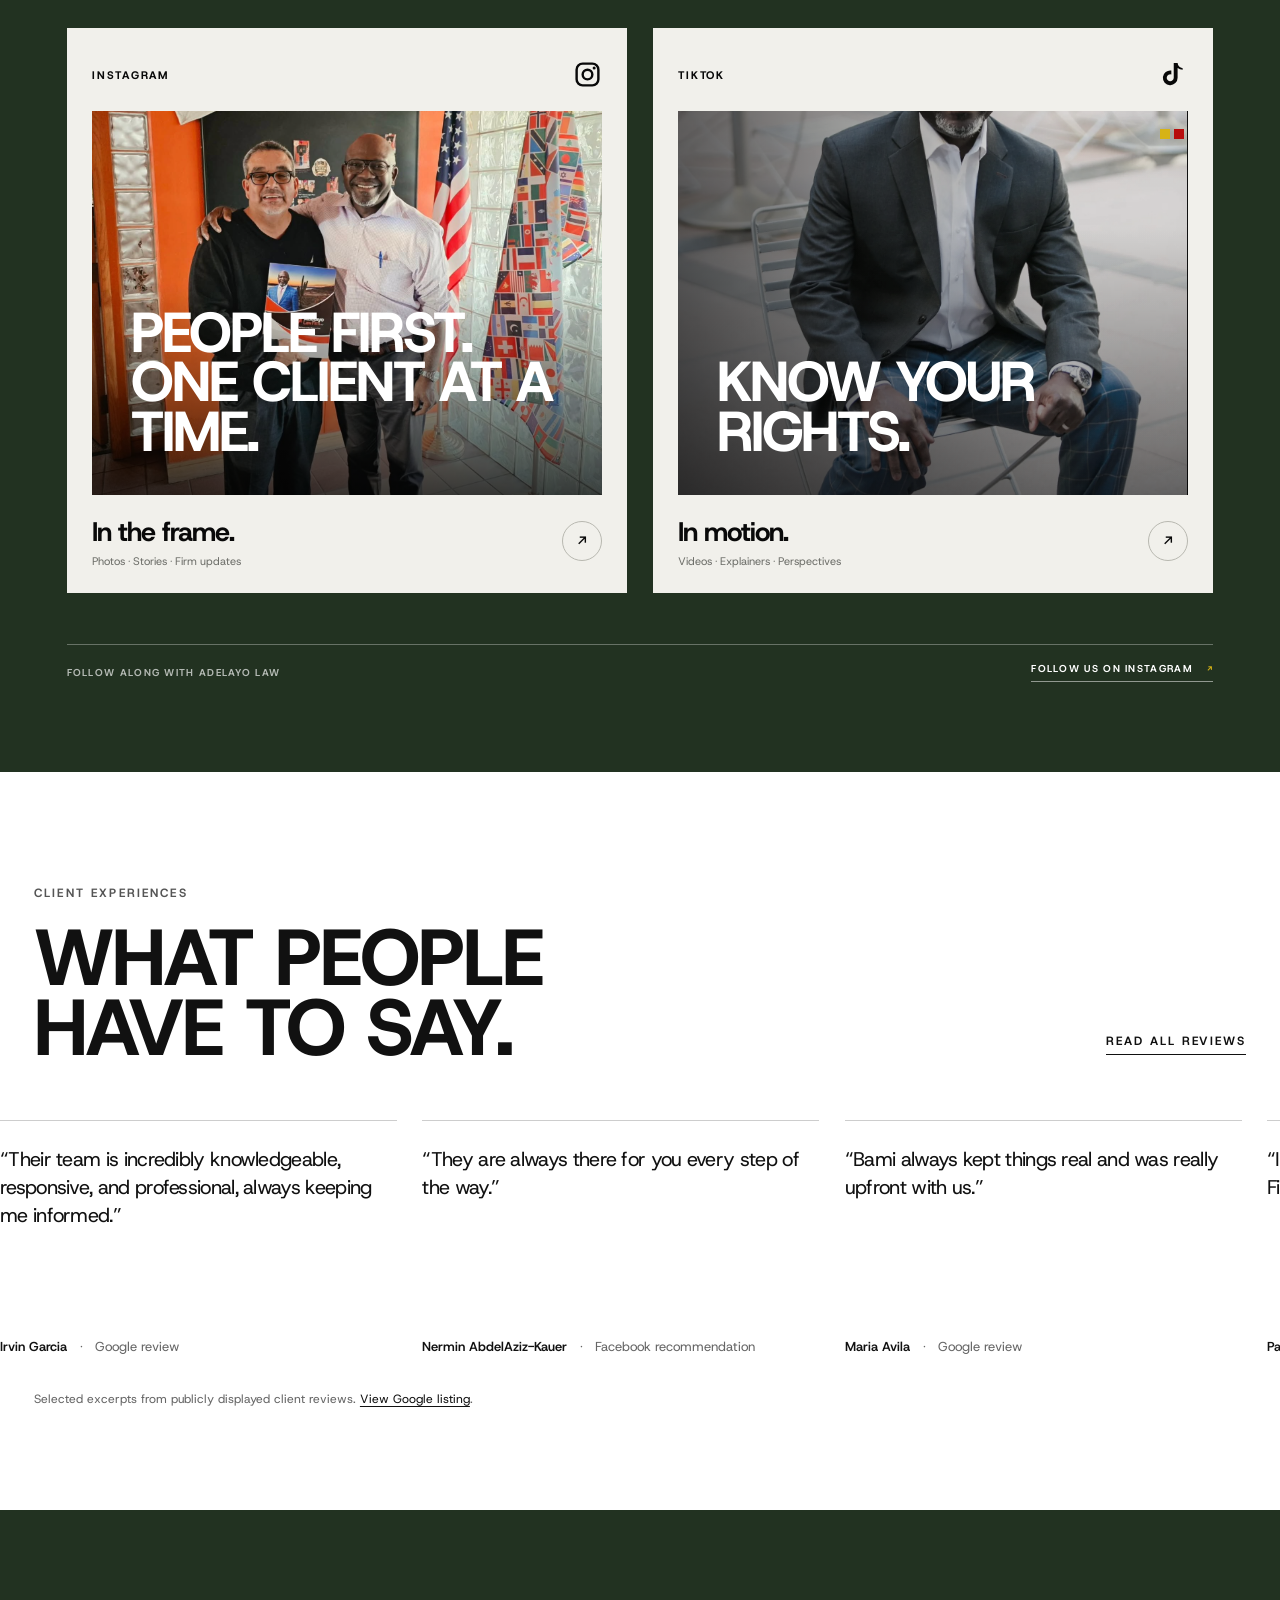
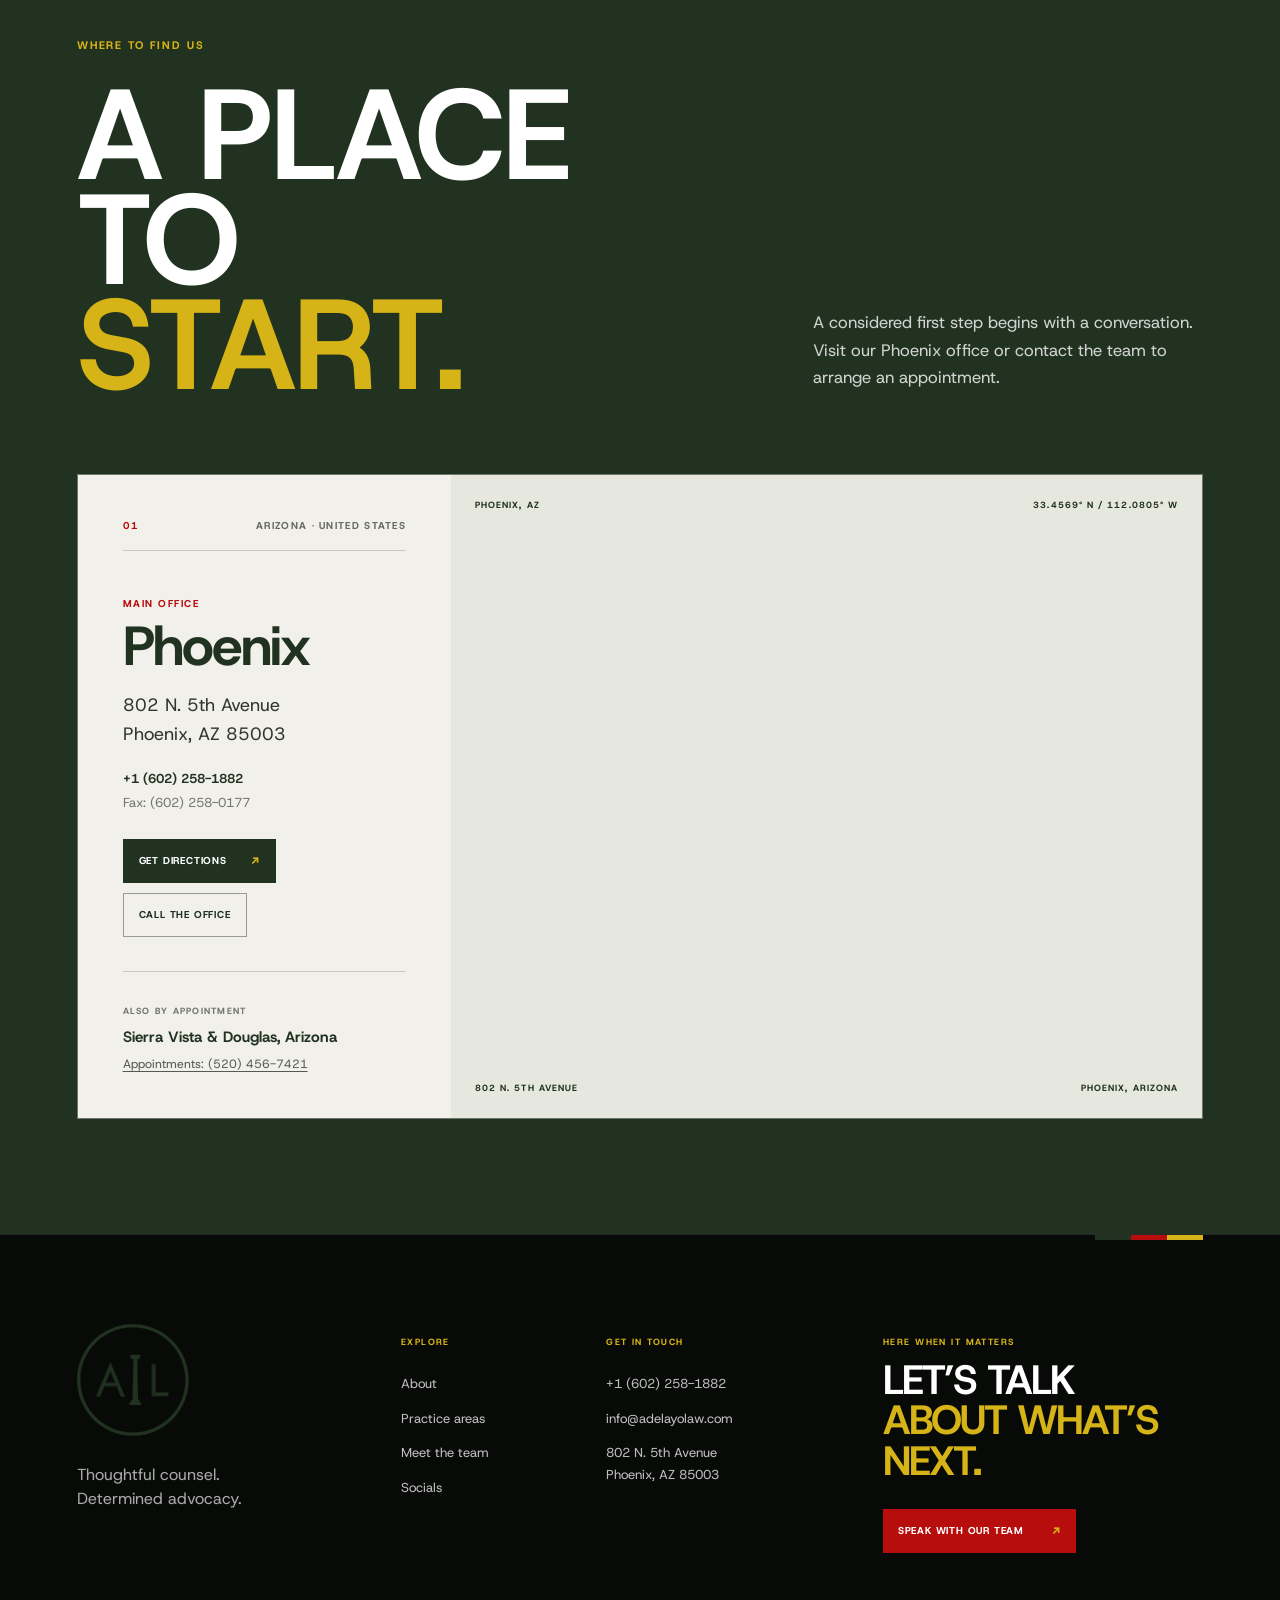
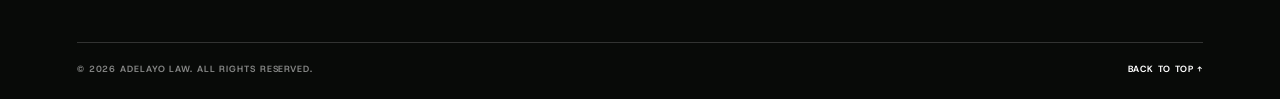
==== commit bb15deaf: "Update index.html" ====
--- a/index.html
+++ b/index.html
@@ -7,19 +7,29 @@
     <link rel="icon" type="image/svg+xml" href="favicon.svg">
   <link rel="apple-touch-icon" sizes="180x180" href="apple-touch-icon.png">
   <link rel="icon" type="image/png" sizes="32x32" href="favicon-32.png">
-<meta name="description" content="Adelayo Law — thoughtful counsel, determined advocacy and representation built around what matters.">
-  <title>Adelayo Law — Counsel. Advocacy. Justice.</title>
+<meta name="description" content="Adelayo Law provides focused U.S. immigration guidance and criminal defense representation, helping individuals and families protect their future and understand their options.">
+  <title>Adelayo Law — Immigration &amp; Criminal Defense</title>
   <link rel="preconnect" href="https://fonts.googleapis.com">
   <link rel="preconnect" href="https://fonts.gstatic.com" crossorigin>
   <link href="https://fonts.googleapis.com/css2?family=Host+Grotesk:ital,wght@0,400;0,500;0,600;0,700;0,800;1,400;1,500&display=swap" rel="stylesheet">
   <link rel="stylesheet" href="styles.css">
   <script src="script.js" defer></script>
+  <script src="translations.js" defer></script>
 </head>
 <body>
   <div class="site-shell">
     <a class="skip-link" href="#main-content">Skip to content</a>
     <header class="site-header" id="top">
       <a class="wordmark" href="#top" aria-label="Adelayo Law home"><img class="brand-logo" src="assets/adelayo-mark.svg" alt="Adelayo Law"></a>
+      <label class="language-switcher" aria-label="Choose website language"><select class="site-language" aria-label="Choose language" title="Choose a language; translations are being prepared"><option value="en">English</option><option value="yo">Yorùbá</option><option value="ig">Igbo</option><option value="ha">Hausa</option></select></label>
+      <div class="header-actions" aria-label="Contact Adelayo Law">
+        <a class="header-contact" href="tel:+16022581882" aria-label="Call Adelayo Law at +1 602 258 1882" title="Call Adelayo Law">
+          <svg viewBox="0 0 24 24" aria-hidden="true"><path d="M6.6 3.8 9.2 3c.7-.2 1.4.2 1.6.9l1 3.1c.2.6 0 1.2-.5 1.6l-1.6 1.2a14.5 14.5 0 0 0 5.5 5.5l1.2-1.6c.4-.5 1-.7 1.6-.5l3.1 1c.7.2 1.1.9.9 1.6l-.8 2.6c-.2.7-.9 1.1-1.6 1.1C10.8 19.5 4.5 13.2 5.5 5.4c0-.7.4-1.4 1.1-1.6Z"/></svg>
+        </a>
+        <a class="header-contact" href="mailto:info@adelayolaw.com" aria-label="Email Adelayo Law at info@adelayolaw.com" title="Email Adelayo Law">
+          <svg viewBox="0 0 24 24" aria-hidden="true"><rect x="3" y="5" width="18" height="14" rx="1.5"/><path d="m4 7 8 6 8-6"/></svg>
+        </a>
+      </div>
       <button class="menu-toggle" aria-expanded="false" aria-controls="site-menu" aria-label="Open navigation">
         <span></span><span></span><b>MENU</b>
       </button>
@@ -28,11 +38,19 @@
     <nav class="site-menu" id="site-menu" aria-hidden="true" inert>
       <div class="menu-top"><span class="wordmark"><img class="brand-logo" src="assets/adelayo-mark.svg" alt="Adelayo Law"></span><button class="menu-close" aria-label="Close navigation">CLOSE ×</button></div>
       <div class="menu-links">
-        <a href="#about">About</a>
-        <a href="#practice">Practice areas</a>
-        <a href="#team">Meet the team</a>
-        <a href="#locations">Locations</a>
-        <a href="socials.html">Socials</a>
+        <a class="menu-primary" href="#about">About</a>
+        <div class="menu-practice-group">
+          <a class="menu-primary menu-practice-heading" href="#practice">Practice areas</a>
+          <div class="menu-practice-submenu" aria-label="Practice area pages">
+            <a href="immigration-law.html">Immigration &amp; Citizenship</a>
+            <a href="criminal-defense.html">Criminal Defense</a>
+            <a href="personal-injury.html">Personal Injury</a>
+            <a href="family-based-immigration.html">Family-Based Immigration</a>
+          </div>
+        </div>
+        <a class="menu-primary" href="#team">Meet the team</a>
+        <a class="menu-primary" href="#locations">Locations</a>
+        <a class="menu-primary" href="socials.html">Socials</a>
       </div>
     </nav>
 
@@ -44,9 +62,9 @@
         <div class="hero-tint"></div>
         <div class="hero-grain"></div>
         <div class="hero-content">
-          <h1>Justice deserves<br><em>a voice.</em></h1>
+          <h1>Protecting your immigration journey.<br><em>Securing your future.</em></h1>
           <div class="hero-bottom">
-            <p>Strategic legal counsel.<br>Dedicated advocacy.<br>Representation built around you.</p>
+            <p>Focused immigration guidance.<br>Experienced criminal defense.<br>Clear counsel for what comes next.</p>
           </div>
         </div>
         <div class="brand-stripes" aria-hidden="true"><i></i><i></i><i></i></div>
@@ -56,10 +74,10 @@
         <div class="reveal-sticky">
           <div class="intro-content">
             <div class="intro-grid">
-              <h2>Clarity in complexity.<br><em>Strength in advocacy.</em></h2>
+              <h2>A path forward.<br><em>A defence when it matters.</em></h2>
               <div class="intro-copy">
-                <p class="lead">The right legal guidance can change the course of what comes next.</p>
-                <p>Adelayo Law is built around attentive counsel, considered strategy and a commitment to the people behind every matter. We listen closely, act with purpose and help our clients move forward with confidence.</p>
+                <p class="lead">Your immigration journey or criminal case deserves careful attention, clear advice and a strategy shaped around your circumstances.</p>
+                <p>Adelayo Law focuses on U.S. immigration and criminal defense, representing individuals and families through decisions that can shape their lives and futures. Whether you are seeking a path to lawful status, working toward citizenship, facing removal proceedings or responding to criminal charges, our team provides thoughtful guidance and committed representation at every step.</p>
                 <a class="text-link" href="#practice">Explore our practice areas</a>
               </div>
             </div>
@@ -73,12 +91,12 @@
       </section>
 
       <section class="practice section-pad" id="practice">
-        <div class="practice-heading" data-reveal><h2>The law, approached<br><em>with purpose.</em></h2><p>Every matter is different. Our work begins by understanding what is at stake and identifying the clearest path forward.</p></div>
+        <div class="practice-heading" data-reveal><h2>Focused on what<br><em>matters most.</em></h2><p>Immigration and criminal defense are central to our practice. We help individuals and families navigate complex processes, understand their options and move forward with informed, focused representation. We also assist clients pursuing personal injury claims.</p></div>
         <div class="practice-list" data-reveal>
-          <a class="practice-item" href="mailto:info@adelayolaw.com?subject=Legal%20enquiry"><span class="practice-name">Immigration &amp; Citizenship</span></a>
-          <a class="practice-item" href="mailto:info@adelayolaw.com?subject=Legal%20enquiry"><span class="practice-name">Criminal Defense</span></a>
-          <a class="practice-item" href="mailto:info@adelayolaw.com?subject=Legal%20enquiry"><span class="practice-name">Personal Injury</span></a>
-          <a class="practice-item" href="mailto:info@adelayolaw.com?subject=Legal%20enquiry"><span class="practice-name">Family-Based Immigration</span></a>
+          <a class="practice-item" href="immigration-law.html"><span class="practice-name">Immigration &amp; Citizenship</span><span class="practice-arrow" aria-hidden="true">↗</span></a>
+          <a class="practice-item" href="criminal-defense.html"><span class="practice-name">Criminal Defense</span><span class="practice-arrow" aria-hidden="true">↗</span></a>
+          <a class="practice-item" href="personal-injury.html"><span class="practice-name">Personal Injury</span><span class="practice-arrow" aria-hidden="true">↗</span></a>
+          <a class="practice-item" href="family-based-immigration.html"><span class="practice-name">Family-Based Immigration</span><span class="practice-arrow" aria-hidden="true">↗</span></a>
         </div>
       </section>
 
@@ -86,7 +104,7 @@
         <div class="home-about-copy" data-reveal>
           <h2 id="home-about-heading">BAMIDELE ‘BAMI’ ADELAYO</h2>
           <div class="home-about-body">
-            <p class="home-about-lead">An experienced immigration and criminal defense attorney with a consuming passion for representing immigrants and criminal defendants.</p>
+            <p class="home-about-lead">Bamidele “Bami” Adelayo represents immigrants and people facing criminal charges, bringing focused experience and a personal commitment to each client’s case.</p>
             <p>Bami is licensed to practice law in Arizona, Illinois, New Jersey and Minnesota. He grew up in the southwestern part of Nigeria and speaks fluent Yoruba.</p>
             <p>He earned his LLB from Olabisi Onabanjo University, formerly Ogun State University, and obtained both his Juris Doctor and LLM, with an emphasis on international law, from Washington University School of Law in St. Louis, Missouri.</p>
             <a class="home-about-link" href="about.html">Read more about Bami</a>
@@ -94,7 +112,7 @@
           </div>
         </div>
         <figure class="home-about-portrait" data-reveal>
-          <img src="assets/adelayo-attorney.webp" width="1365" height="2048" alt="Bamidele ‘Bami’ Adelayo, attorney at Adelayo Law" loading="lazy" decoding="async">
+          <img src="assets/adelayo-attorney.webp" width="853" height="1280" alt="Bamidele ‘Bami’ Adelayo, attorney at Adelayo Law" loading="lazy" decoding="async">
         </figure>
       </section>
 
@@ -105,60 +123,72 @@
         </div>
 
         <div class="team-grid">
-          <article class="team-card" data-reveal>
-            <div class="team-portrait" tabindex="0" aria-label="Bamidele Bami Adelayo, Founder and Managing Attorney">
-              <img src="assets/adelayo-attorney.webp" width="1365" height="2048" alt="Bamidele ‘Bami’ Adelayo" loading="lazy" decoding="async">
-              <div class="team-role"><span>Founder &amp; Managing Attorney</span></div>
+          <a class="team-card" data-reveal href="bamidele-bami-adelayo.html" aria-label="View Bamidele ‘Bami’ Adelayo’s profile">
+            <div class="team-portrait">
+              <img src="assets/adelayo-attorney.webp" alt="Bamidele ‘Bami’ Adelayo" loading="lazy" decoding="async">
             </div>
             <div class="team-info">
               <h3>Bamidele ‘Bami’ Adelayo</h3>
               <p>Immigration and criminal defense attorney licensed in Arizona, Illinois, New Jersey and Minnesota.</p>
-            </div>
-          </article>
-
-          <article class="team-card" data-reveal>
-            <div class="team-portrait" tabindex="0" aria-label="Patricia Perez Tafolla, Legal Assistant">
-              <img src="assets/patricia-perez-tafolla.webp" alt="Patricia Perez Tafolla, Legal Assistant" loading="lazy" decoding="async">
-              <div class="team-role"><span>Legal Assistant</span></div>
+              <span class="team-profile-link">VIEW PROFILE <span aria-hidden="true">↗</span></span>
+            </div>
+          </a>
+
+          <a class="team-card" data-reveal href="patricia-perez-tafolla.html" aria-label="View Patricia Perez Tafolla’s profile">
+            <div class="team-portrait">
+              <img src="assets/patricia-perez-tafolla.webp" alt="Patricia Perez Tafolla" loading="lazy" decoding="async">
             </div>
             <div class="team-info">
               <h3>Patricia Perez Tafolla</h3>
-              <p>Legal Assistant</p>
-            </div>
-          </article>
-
-          <article class="team-card" data-reveal>
-            <div class="team-portrait">
-              <img src="assets/maria-de-la-rosa.webp" alt="Maria De la Rosa, Paralegal" loading="lazy" decoding="async">
-              <div class="team-role"><span>Paralegal</span></div>
+              <p>Legal Assistant.</p>
+              <span class="team-profile-link">VIEW PROFILE <span aria-hidden="true">↗</span></span>
+            </div>
+          </a>
+
+          <a class="team-card" data-reveal href="maria-de-la-rosa.html" aria-label="View Maria De la Rosa’s profile">
+            <div class="team-portrait">
+              <img src="assets/maria-de-la-rosa.webp" alt="Maria De la Rosa" loading="lazy" decoding="async">
             </div>
             <div class="team-info">
               <h3>Maria De la Rosa</h3>
               <p>Paralegal specialising in Removal Defense and Humanitarian Relief, with responsibility for Firm Technology and Development.</p>
-            </div>
-          </article>
-
-          <article class="team-card" data-reveal>
-            <div class="team-portrait">
-              <img src="assets/selene-lopez.webp" alt="Selene Lopez, Immigration Paralegal" loading="lazy" decoding="async">
-              <div class="team-role"><span>Immigration Paralegal</span></div>
+              <span class="team-profile-link">VIEW PROFILE <span aria-hidden="true">↗</span></span>
+            </div>
+          </a>
+
+          <a class="team-card" data-reveal href="selene-lopez.html" aria-label="View Selene Lopez’s profile">
+            <div class="team-portrait">
+              <img src="assets/selene-lopez.webp" alt="Selene Lopez" loading="lazy" decoding="async">
             </div>
             <div class="team-info">
               <h3>Selene Lopez</h3>
               <p>Immigration Paralegal specialising in Consular Processing and Family-Based Immigration.</p>
-            </div>
-          </article>
-
-          <article class="team-card" data-reveal>
-            <div class="team-portrait" tabindex="0" aria-label="Dennise Leatherman Gonzalez, Paralegal">
+              <span class="team-profile-link">VIEW PROFILE <span aria-hidden="true">↗</span></span>
+            </div>
+          </a>
+
+          <a class="team-card" data-reveal href="dennise-leatherman-gonzalez.html" aria-label="View Dennise Leatherman Gonzalez’s profile">
+            <div class="team-portrait">
               <img src="assets/dennise-leatherman-gonzalez.webp" alt="Dennise Leatherman Gonzalez" loading="lazy" decoding="async">
-              <div class="team-role"><span>Paralegal</span></div>
             </div>
             <div class="team-info">
               <h3>Dennise Leatherman Gonzalez</h3>
-              <p>Paralegal</p>
-            </div>
-          </article>
+              <p>Paralegal.</p>
+              <span class="team-profile-link">VIEW PROFILE <span aria-hidden="true">↗</span></span>
+            </div>
+          </a>
+
+          <a class="team-card" data-reveal href="lizbeth-meza.html" aria-label="View Lizbeth Meza’s profile">
+            <div class="team-portrait">
+              <img src="assets/lizbeth-meza.webp" alt="Lizbeth Meza" loading="lazy" decoding="async">
+            </div>
+            <div class="team-info">
+              <h3>Lizbeth Meza</h3>
+              <p>Legal Assistant · Social Media Manager.</p>
+              <span class="team-profile-link">VIEW PROFILE <span aria-hidden="true">↗</span></span>
+            </div>
+          </a>
+
         </div>
       </section>
 
@@ -345,5 +375,6 @@
     </footer>
 
   </div>
+
 </body>
 </html>
--- a/styles.css
+++ b/styles.css
@@ -35,12 +35,21 @@
   border-bottom: 1px solid #ffffff26;
 }
 .wordmark {
-  font-size: 17px;
-  font-weight: 700;
-  letter-spacing: .2em;
-  white-space: nowrap;
+  display: inline-flex;
+  align-items: center;
+  width: 54px;
+  height: 54px;
+  flex: 0 0 auto;
+}
+.brand-logo {
+  display: block;
+  width: 100%;
+  height: 100%;
+  object-fit: contain;
 }
 .wordmark span { font-weight: 400; }
+.menu-top .wordmark { width: 48px; height: 48px; }
+.about-page .brand-logo { filter: brightness(0); }
 .menu-toggle {
   display: flex;
   align-items: center;
@@ -289,6 +298,7 @@
 
 @media (max-width: 800px) {
   .site-header { height: 72px; padding: 0 6vw; }
+  .site-header .wordmark { width: 46px; height: 46px; }
   .hero { min-height: 700px; }
   .hero-video { object-position: 53% center; }
   .hero-tint {
@@ -620,8 +630,8 @@
 /* Client testimonials — continuous editorial marquee */
 .testimonials {
   padding: clamp(76px, 9vw, 142px) 0 clamp(72px, 8vw, 120px);
-  background: var(--green);
-  color: #fff;
+  background: #fff;
+  color: #111;
   overflow: hidden;
 }
 .testimonials-head {
@@ -633,7 +643,7 @@
 }
 .testimonials-kicker {
   margin: 0 0 24px;
-  color: #ffffffb8;
+  color: #555;
   font-size: 12px;
   line-height: 1;
   font-weight: 700;
@@ -652,12 +662,12 @@
   margin-bottom: 8px;
   padding-bottom: 5px;
   border-bottom: 1px solid currentColor;
-  color: #fff;
+  color: #111;
   font-size: 12px;
   font-weight: 700;
   letter-spacing: .16em;
 }
-.all-reviews-link:hover { color: var(--yellow); }
+.all-reviews-link:hover { color: var(--red, #B70D0D); }
 .testimonial-viewport {
   width: 100%;
   overflow: hidden;
@@ -682,12 +692,12 @@
   justify-content: space-between;
   min-height: 245px;
   padding: 24px 0 10px;
-  border-top: 1px solid #ffffff70;
+  border-top: 1px solid #11111135;
 }
 .testimonial-quote {
   max-width: 560px;
   margin: 0 0 34px;
-  color: #fff;
+  color: #111;
   font-size: clamp(18px, 1.55vw, 25px);
   line-height: 1.42;
   letter-spacing: -.035em;
@@ -697,18 +707,18 @@
   flex-wrap: wrap;
   align-items: center;
   gap: 8px 13px;
-  color: #ffffffb8;
+  color: #666;
   font-size: 13px;
 }
-.testimonial-meta strong { color: #fff; font-weight: 600; }
+.testimonial-meta strong { color: #111; font-weight: 600; }
 .testimonial-meta span::before { content: '·'; margin-right: 12px; }
 .testimonial-source {
   margin: 22px 2.65vw 0;
-  color: #ffffffa6;
+  color: #666;
   font-size: 12px;
 }
-.testimonial-source a { color: #fff; text-decoration: underline; text-underline-offset: 3px; }
-.testimonial-source a:hover { color: var(--yellow); }
+.testimonial-source a { color: #111; text-decoration: underline; text-underline-offset: 3px; }
+.testimonial-source a:hover { color: var(--red, #B70D0D); }
 @keyframes testimonial-marquee {
   from { transform: translate3d(0, 0, 0); }
   to { transform: translate3d(-50%, 0, 0); }
@@ -945,3 +955,547 @@
     transition: none;
   }
 }
+
+
+/* Socials page — editorial channel wall */
+.social-page { background: #f1f0eb; color: #090909; }
+.social-page .site-header { position: absolute; color: #fff; border-bottom-color: #ffffff38; }
+.social-page .site-menu { color: #fff; }
+.social-hero {
+  min-height: min(680px, 78svh);
+  padding: 142px 7vw 76px;
+  background: var(--green);
+  color: #fff;
+  display: flex;
+  flex-direction: column;
+  justify-content: flex-end;
+}
+.social-hero-top { display:flex; align-items:center; justify-content:space-between; gap:24px; margin-bottom: clamp(52px, 8vw, 112px); }
+.social-hero-top > span, .social-panel-foot, .social-platform, .social-index, .social-contact > p {
+  font-size: 11px; font-weight:700; letter-spacing:.16em;
+}
+.social-stripes { display:flex; gap:4px; height:28px; }
+.social-stripes i { width:5px; display:block; }
+.social-stripes i:nth-child(1) { background:var(--green); border:1px solid #ffffff80; }
+.social-stripes i:nth-child(2) { background:var(--red); }
+.social-stripes i:nth-child(3) { background:var(--yellow); }
+.social-hero h1 { margin:0; font-size:clamp(70px, 12.5vw, 184px); line-height:.82; letter-spacing:-2px; font-weight:800; }
+.social-hero h1 em { font-style:normal; color:var(--yellow); }
+.social-hero > p { max-width:480px; margin:32px 0 0 auto; color:#ffffffc9; font-size:clamp(15px, 1.35vw, 19px); line-height:1.65; }
+.social-wall { display:grid; grid-template-columns:repeat(2,minmax(0,1fr)); gap:24px; padding:clamp(52px,7vw,104px) 5.2vw; background:#f1f0eb; }
+.social-panel { min-width:0; padding:clamp(18px,2vw,30px); background:#fff; color:#090909; }
+.social-panel-head { display:flex; align-items:end; justify-content:space-between; gap:16px; margin-bottom:26px; }
+.social-platform { display:block; margin-bottom:12px; color:#77786f; }
+.social-panel-head h2 { margin:0; font-size:clamp(34px,4vw,58px); line-height:.9; letter-spacing:-2px; }
+.social-index { color:#888; white-space:nowrap; }
+.social-profile { display:flex; align-items:center; gap:13px; min-height:72px; padding:13px 0; border-top:1px solid #deded8; border-bottom:1px solid #deded8; }
+.social-avatar { width:46px; height:46px; flex:0 0 46px; display:grid; place-items:center; border-radius:50%; background:var(--green); color:#fff; font-size:14px; font-weight:700; letter-spacing:-.06em; box-shadow:inset 0 0 0 3px #d6b316; }
+.social-profile-copy { display:flex; flex-direction:column; gap:3px; min-width:0; }
+.social-profile-copy strong { font-size:15px; }
+.social-profile-copy span { color:#777; font-size:12px; }
+.social-mark { margin-left:auto; display:inline-flex; align-items:center; justify-content:center; width:34px; height:34px; color:inherit; }
+.social-mark svg { display:block; width:30px; height:30px; }
+.social-profile-link { color:inherit; text-decoration:none; border-bottom:1px solid currentColor; padding-bottom:3px; }
+.social-profile-link:hover { color:var(--red); }
+.instagram-mark { color:#b70d0d; }
+.tiktok-mark { color:#111; font-size:38px; }
+.social-feed { display:grid; grid-template-columns:repeat(2,minmax(0,1fr)); gap:5px; margin-top:14px; }
+.social-feed-tile { position:relative; min-width:0; aspect-ratio:1/1; overflow:hidden; background:#deded8; }
+.social-feed-feature img { width:100%; height:100%; object-fit:cover; object-position:center 50%; }
+.social-feed-feature > span { position:absolute; inset:auto 0 0; padding:30px 12px 12px; color:#fff; font-size:10px; font-weight:700; letter-spacing:.1em; background:linear-gradient(transparent,#000b); }
+.social-feed-note { display:flex; align-items:center; justify-content:center; padding:18px; background:var(--green); color:#fff; }
+.social-feed-note span { font-size:clamp(18px,2.2vw,31px); line-height:.96; font-weight:800; letter-spacing:-1px; }
+.social-feed-note i { position:absolute; right:13px; bottom:13px; width:22px; height:22px; border-right:4px solid var(--yellow); border-bottom:4px solid var(--yellow); }
+.social-feed-red { background:var(--red); }
+.social-feed-empty { display:flex; flex-direction:column; justify-content:center; padding:18px; color:#666; border:1px solid #d8d8d2; }
+.social-feed-empty span { font-size:clamp(16px,1.8vw,24px); font-weight:800; line-height:1; letter-spacing:-1px; }
+.social-feed-empty small { display:block; margin-top:12px; font-size:11px; line-height:1.45; }
+.social-panel-foot { display:flex; justify-content:space-between; flex-wrap:wrap; gap:12px; padding-top:17px; color:#777; font-size:9px; }
+.social-link-pending { color:var(--red); }
+.tiktok-preview { position:relative; height:clamp(380px,49vw,650px); max-height:650px; margin-top:14px; overflow:hidden; background:#10110f; color:#fff; }
+.tiktok-preview video, .tiktok-preview-shade { position:absolute; inset:0; width:100%; height:100%; }
+.tiktok-preview video { object-fit:cover; object-position:center 38%; filter:grayscale(100%) contrast(1.05); }
+.tiktok-preview-shade { background:linear-gradient(0deg,#000d 0%,#0002 70%),linear-gradient(90deg,#0007,transparent); }
+.tiktok-preview-copy { position:absolute; left:7%; right:12%; bottom:7%; display:flex; flex-direction:column; align-items:flex-start; }
+.tiktok-preview-copy > span { margin-bottom:16px; font-size:10px; font-weight:700; letter-spacing:.14em; }
+.tiktok-preview-copy strong { font-size:clamp(38px,5.2vw,76px); line-height:.84; letter-spacing:-2px; }
+.tiktok-preview-copy small { max-width:310px; margin-top:18px; color:#ffffffc4; font-size:11px; line-height:1.5; }
+.tiktok-side-mark { position:absolute; right:7%; top:7%; color:var(--yellow); font-size:42px; }
+.social-contact { padding:clamp(76px,10vw,150px) 7vw; background:#000; color:#fff; }
+.social-contact > p { color:#ffffff9c; }
+.social-contact h2 { margin:26px 0 42px; font-size:clamp(54px,9vw,128px); line-height:.88; letter-spacing:-2px; }
+.social-contact h2 em { color:var(--yellow); font-style:normal; }
+.social-contact > a { display:inline-flex; align-items:center; gap:22px; padding-bottom:8px; border-bottom:1px solid #fff8; font-size:12px; font-weight:700; letter-spacing:.13em; }
+.social-contact > a span { color:var(--yellow); font-size:20px; }
+.social-contact > a:hover { color:var(--yellow); }
+@media (max-width:900px) {
+  .social-wall { gap:16px; padding-left:4vw; padding-right:4vw; }
+  .social-panel { padding:18px; }
+  .social-panel-foot { flex-direction:column; }
+  .tiktok-preview { height:clamp(360px,70vw,560px); }
+}
+@media (max-width:640px) {
+  .social-hero { min-height:620px; min-height:82svh; padding:120px 6vw 58px; }
+  .social-hero h1 { font-size:clamp(62px,16vw,104px); }
+  .social-hero > p { margin:28px 0 0; max-width:390px; }
+  .social-wall { grid-template-columns:1fr; gap:18px; padding:54px 5vw; }
+  .social-panel { padding:18px; }
+  .social-panel-head h2 { font-size:44px; }
+  .social-feed-note span { font-size:clamp(24px,8vw,34px); }
+  .tiktok-preview { height:125vw; max-height:620px; }
+  .social-contact { padding:78px 6vw; }
+  .social-contact h2 { font-size:clamp(52px,13vw,78px); }
+}
+@media (prefers-reduced-motion: reduce) {
+  .social-page .tiktok-preview video { display:none; }
+  .social-page .tiktok-preview { background:#223221 url('assets/adelayo-attorney.webp') center 32%/cover no-repeat; }
+}
+
+
+
+/* Homepage social channels */
+.home-socials {
+  padding: clamp(76px, 10vw, 148px) 5.2vw clamp(58px, 7vw, 96px);
+  background: var(--green);
+  color: #fff;
+  overflow: hidden;
+}
+.home-socials-head {
+  display: flex;
+  align-items: end;
+  justify-content: space-between;
+  gap: 32px;
+  margin-bottom: clamp(38px, 5vw, 72px);
+}
+.home-socials-kicker {
+  margin: 0 0 24px;
+  color: #ffffffa8;
+  font-size: 11px;
+  font-weight: 700;
+  letter-spacing: .16em;
+}
+.home-socials-head h2 {
+  margin: 0;
+  font-size: clamp(58px, 9.5vw, 136px);
+  line-height: .82;
+  letter-spacing: -2px;
+  font-weight: 800;
+}
+.home-socials-head h2 em {
+  color: var(--yellow);
+  font-style: normal;
+}
+.home-socials-head > p {
+  max-width: 350px;
+  margin: 0 0 5px;
+  color: #ffffffc9;
+  font-size: clamp(15px, 1.25vw, 18px);
+  line-height: 1.6;
+}
+.home-socials-grid {
+  display: grid;
+  grid-template-columns: repeat(2, minmax(0, 1fr));
+  gap: clamp(14px, 2vw, 28px);
+}
+.home-social-card {
+  display: block;
+  min-width: 0;
+  padding: clamp(16px, 2vw, 26px);
+  background: #f1f0eb;
+  color: #090909;
+  text-decoration: none;
+  transition: background .35s ease, color .35s ease;
+}
+.home-social-card:hover,
+.home-social-card:focus-visible {
+  background: #fff;
+  color: #090909;
+}
+.home-social-card-top {
+  display: flex;
+  align-items: center;
+  justify-content: space-between;
+  min-height: 42px;
+  margin-bottom: 15px;
+}
+.home-social-platform {
+  font-size: 11px;
+  font-weight: 800;
+  letter-spacing: .16em;
+}
+.home-social-logo {
+  display: block;
+  width: 29px;
+  height: 29px;
+  color: currentColor;
+}
+.social-mark svg { display:block; width:32px; height:32px; }
+.social-mark a { color:inherit; }
+.home-social-art {
+  position: relative;
+  height: clamp(220px, 30vw, 430px);
+  overflow: hidden;
+  background: #111;
+}
+.home-social-art > img,
+.home-social-art > video {
+  display: block;
+  width: 100%;
+  height: 100%;
+  object-fit: cover;
+}
+.instagram-art > img {
+  object-position: center 50%;
+  transition: transform .8s cubic-bezier(.2,.7,.2,1);
+}
+.instagram-art > span,
+.tiktok-art > span {
+  position: absolute;
+  z-index: 2;
+  left: clamp(18px, 3vw, 42px);
+  bottom: clamp(18px, 3vw, 42px);
+  color: #fff;
+  font-size: clamp(27px, 4.4vw, 62px);
+  line-height: .88;
+  font-weight: 800;
+  letter-spacing: -2px;
+}
+.instagram-art > i {
+  position: absolute;
+  z-index: 1;
+  inset: 45% 0 0;
+  background: linear-gradient(transparent, #000b);
+}
+.home-tiktok-shade {
+  position: absolute;
+  inset: 0;
+  background: linear-gradient(90deg, #0009, #0001 75%), linear-gradient(0deg, #0008, transparent 70%);
+}
+.tiktok-art > video {
+  filter: saturate(.55);
+}
+.tiktok-art > i {
+  position: absolute;
+  top: 18px;
+  right: 18px;
+  width: 10px;
+  height: 10px;
+  background: var(--yellow);
+  box-shadow: 14px 0 0 var(--red), 28px 0 0 var(--green);
+}
+.home-social-card:hover .instagram-art > img,
+.home-social-card:focus-visible .instagram-art > img {
+  transform: scale(1.035);
+}
+.home-social-card-bottom {
+  display: flex;
+  align-items: center;
+  justify-content: space-between;
+  gap: 20px;
+  padding-top: 19px;
+}
+.home-social-card-bottom > div {
+  display: flex;
+  flex-direction: column;
+  gap: 5px;
+}
+.home-social-card-bottom strong {
+  font-size: clamp(21px, 2.1vw, 29px);
+  letter-spacing: -1px;
+}
+.home-social-card-bottom > div > span {
+  color: #6f706b;
+  font-size: 11px;
+}
+.home-social-arrow {
+  display: grid;
+  place-items: center;
+  width: 40px;
+  height: 40px;
+  flex: 0 0 40px;
+  border: 1px solid #b8b8b0;
+  border-radius: 50%;
+  font-size: 19px;
+  transition: color .25s ease, background .25s ease, border-color .25s ease, transform .25s ease;
+}
+.home-social-card:hover .home-social-arrow,
+.home-social-card:focus-visible .home-social-arrow {
+  color: #fff;
+  background: var(--red);
+  border-color: var(--red);
+  transform: translate(2px, -2px);
+}
+.home-socials-foot {
+  display: flex;
+  align-items: center;
+  justify-content: space-between;
+  gap: 20px;
+  margin-top: clamp(28px, 4vw, 52px);
+  padding-top: 17px;
+  border-top: 1px solid #ffffff50;
+  color: #ffffffa8;
+  font-size: 10px;
+  font-weight: 700;
+  letter-spacing: .13em;
+}
+.home-socials-foot a {
+  color: #fff;
+  text-decoration: none;
+  border-bottom: 1px solid #ffffff80;
+  padding-bottom: 6px;
+}
+.home-socials-foot a span { color: var(--yellow); margin-left: 10px; }
+.home-socials-foot a:hover { color: var(--yellow); }
+
+@media (max-width: 760px) {
+  .home-socials { padding: 76px 5vw 58px; }
+  .home-socials-head { display: block; margin-bottom: 34px; }
+  .home-socials-head h2 { font-size: clamp(58px, 15vw, 92px); }
+  .home-socials-head > p { margin: 25px 0 0; max-width: 390px; }
+  .home-socials-grid { grid-template-columns: 1fr; gap: 16px; }
+  .home-social-art { height: clamp(240px, 78vw, 390px); }
+  .home-socials-foot { align-items: flex-start; flex-direction: column; }
+}
+@media (prefers-reduced-motion: reduce) {
+  .instagram-art > img,
+  .home-social-arrow,
+  .home-social-card { transition: none; }
+  .tiktok-art > video { display: none; }
+}
+
+
+/* Office locations — an editorial, map-led section */
+.locations-section {
+  padding: clamp(82px, 10vw, 150px) 6vw clamp(76px, 9vw, 130px);
+  color: #fff;
+  background: var(--green);
+}
+.locations-heading {
+  display: grid;
+  grid-template-columns: 1fr 1fr;
+  align-items: end;
+  gap: 30px 8vw;
+  margin-bottom: clamp(42px, 6vw, 78px);
+}
+.locations-kicker {
+  grid-column: 1 / -1;
+  margin: 0;
+  color: var(--yellow);
+  font-size: 11px;
+  font-weight: 800;
+  letter-spacing: .17em;
+}
+.locations-heading h2 {
+  margin: 0;
+  font-size: clamp(64px, 10vw, 142px);
+  line-height: .82;
+  letter-spacing: -2px;
+  font-weight: 700;
+}
+.locations-heading h2 em { color: var(--yellow); font-style: normal; }
+.locations-intro {
+  max-width: 390px;
+  justify-self: end;
+  margin: 0 0 5px;
+  color: #ffffffc9;
+  font-size: clamp(15px, 1.3vw, 18px);
+  line-height: 1.65;
+}
+.locations-layout {
+  display: grid;
+  grid-template-columns: minmax(280px, .72fr) minmax(0, 1.45fr);
+  min-height: 490px;
+  border: 1px solid #ffffff55;
+}
+.location-details {
+  display: flex;
+  flex-direction: column;
+  align-items: flex-start;
+  padding: clamp(26px, 3.5vw, 48px);
+  color: var(--ink);
+  background: var(--paper);
+}
+.location-index {
+  display: flex;
+  justify-content: space-between;
+  gap: 18px;
+  width: 100%;
+  padding-bottom: 18px;
+  border-bottom: 1px solid #11130f30;
+  color: #686b62;
+  font-size: 10px;
+  font-weight: 800;
+  letter-spacing: .13em;
+}
+.location-index span:first-child { color: var(--red); }
+.location-label {
+  margin: 46px 0 10px;
+  color: var(--red);
+  font-size: 10px;
+  font-weight: 800;
+  letter-spacing: .15em;
+}
+.location-details h3 {
+  margin: 0 0 18px;
+  color: var(--green);
+  font-size: clamp(38px, 4.3vw, 58px);
+  line-height: .95;
+  letter-spacing: -2px;
+}
+.location-details address {
+  color: #31352f;
+  font-size: clamp(16px, 1.4vw, 19px);
+  font-style: normal;
+  line-height: 1.65;
+}
+.location-contact {
+  display: flex;
+  flex-direction: column;
+  gap: 7px;
+  margin-top: 20px;
+  font-size: 13px;
+}
+.location-contact a { color: var(--green); font-weight: 700; }
+.location-contact span { color: #74766e; }
+.location-actions {
+  display: flex;
+  flex-wrap: wrap;
+  gap: 10px;
+  margin-top: 28px;
+}
+.location-actions a {
+  display: inline-flex;
+  align-items: center;
+  justify-content: space-between;
+  gap: 24px;
+  min-height: 44px;
+  padding: 0 15px;
+  font-size: 10px;
+  font-weight: 800;
+  letter-spacing: .08em;
+  transition: background .2s ease, color .2s ease, border-color .2s ease;
+}
+.location-directions { color: #fff; background: var(--green); border: 1px solid var(--green); }
+.location-directions:hover { color: #fff; background: var(--red); border-color: var(--red); }
+.location-directions span { color: var(--yellow); font-size: 15px; }
+.location-call { color: var(--green); border: 1px solid #22322170; }
+.location-call:hover { color: #fff; background: var(--green); }
+.location-service-areas {
+  width: 100%;
+  margin-top: auto;
+  padding-top: 26px;
+  border-top: 1px solid #11130f30;
+  margin-top: 34px;
+}
+.location-service-areas > span {
+  color: #74766e;
+  font-size: 9px;
+  font-weight: 800;
+  letter-spacing: .14em;
+}
+.location-service-areas p { margin: 8px 0 5px; color: var(--green); font-size: 15px; font-weight: 700; }
+.location-service-areas a { color: #555a50; font-size: 12px; text-decoration: underline; text-underline-offset: 3px; }
+.location-map {
+  display: flex;
+  flex-direction: column;
+  min-width: 0;
+  padding: clamp(14px, 2vw, 24px);
+  background: #e6e8df;
+}
+.location-map-top, .location-map-caption {
+  display: flex;
+  align-items: center;
+  justify-content: space-between;
+  gap: 16px;
+  color: var(--green);
+  font-size: 9px;
+  font-weight: 800;
+  letter-spacing: .12em;
+}
+.location-map-top { padding: 0 0 14px; }
+.location-map-caption { padding: 14px 0 0; }
+.location-map iframe {
+  display: block;
+  width: 100%;
+  min-height: 390px;
+  flex: 1;
+  border: 0;
+  filter: grayscale(1) contrast(.9) sepia(.13);
+}
+@media (max-width: 760px) {
+  .locations-section { padding: 76px 5vw 66px; }
+  .locations-heading { display: block; margin-bottom: 34px; }
+  .locations-heading h2 { margin-top: 22px; font-size: clamp(62px, 16vw, 100px); }
+  .locations-intro { margin: 25px 0 0; }
+  .locations-layout { grid-template-columns: 1fr; }
+  .location-details { padding: 26px 22px; }
+  .location-label { margin-top: 34px; }
+  .location-map { min-height: 370px; }
+  .location-map iframe { min-height: 310px; }
+}
+@media (prefers-reduced-motion: reduce) {
+  .location-actions a { transition: none; }
+}
+
+/* Footer — restrained, editorial close to the homepage */
+.site-footer {
+  position: relative;
+  overflow: hidden;
+  padding: clamp(54px, 7vw, 94px) 6vw 24px;
+  color: #fff;
+  background: #080a08;
+  border-top: 1px solid #ffffff20;
+}
+.footer-stripe { position: absolute; top: 0; right: 6vw; display: flex; width: 108px; height: 5px; }
+.footer-stripe i { flex: 1; }
+.footer-stripe i:nth-child(1) { background: var(--green); }
+.footer-stripe i:nth-child(2) { background: var(--red); }
+.footer-stripe i:nth-child(3) { background: var(--yellow); }
+.footer-main {
+  display: grid;
+  grid-template-columns: 1.15fr .65fr .95fr 1.35fr;
+  gap: clamp(28px, 4vw, 64px);
+  padding-bottom: clamp(54px, 7vw, 92px);
+}
+.footer-logo {
+  position: relative;
+  display: inline-flex;
+  width: 112px;
+  height: 112px;
+  align-items: center;
+  justify-content: flex-start;
+  isolation: isolate;
+}
+.footer-logo img { display: block; width: 100%; height: 100%; object-fit: contain; opacity: 1; }
+.footer-brand p { margin: 22px 0 0; color: #ffffffa6; font-size: 16px; line-height: 1.5; }
+.footer-column { display: flex; flex-direction: column; align-items: flex-start; gap: 13px; padding-top: 12px; }
+.footer-label { display: block; margin-bottom: 12px; color: var(--yellow); font-size: 9px; font-weight: 800; letter-spacing: .16em; }
+.footer-column a, .footer-column > span:last-child { color: #ffffffbd; font-size: 13px; line-height: 1.65; transition: color .2s ease; }
+.footer-column a:hover { color: var(--yellow); }
+.footer-cta { padding-top: 12px; }
+.footer-cta h2 { margin: 12px 0 28px; font-size: clamp(29px, 3.2vw, 46px); line-height: .98; letter-spacing: -2px; }
+.footer-cta h2 em { color: var(--yellow); font-style: normal; }
+.footer-cta > a { display: inline-flex; align-items: center; justify-content: space-between; gap: 28px; min-height: 44px; padding: 0 15px; color: #fff; background: var(--red); font-size: 10px; font-weight: 800; letter-spacing: .08em; transition: background .2s ease; }
+.footer-cta > a:hover { background: var(--green); }
+.footer-cta > a span { color: var(--yellow); font-size: 15px; }
+.footer-bottom { display: flex; justify-content: space-between; gap: 20px; padding-top: 20px; border-top: 1px solid #ffffff2b; color: #ffffff80; font-size: 9px; font-weight: 700; letter-spacing: .1em; }
+.footer-bottom a { color: #fff; transition: color .2s ease; }
+.footer-bottom a:hover { color: var(--yellow); }
+@media (max-width: 900px) {
+  .footer-main { grid-template-columns: 1fr 1fr; row-gap: 44px; }
+  .footer-cta { grid-column: 1 / -1; }
+}
+@media (max-width: 560px) {
+  .site-footer { padding: 54px 6vw 22px; }
+  .footer-main { grid-template-columns: 1fr 1fr; gap: 34px 22px; }
+  .footer-brand { grid-column: 1 / -1; }
+  .footer-logo { width: 88px; height: 88px; }
+  .footer-brand p { margin-top: 12px; }
+  .footer-column { gap: 10px; }
+  .footer-column a, .footer-column > span:last-child { font-size: 12px; }
+  .footer-cta h2 { font-size: clamp(31px, 9vw, 44px); }
+  .footer-bottom { flex-direction: column; font-size: 8px; }
+}
+@media (prefers-reduced-motion: reduce) {
+  .footer-column a, .footer-cta > a, .footer-bottom a { transition: none; }
+}
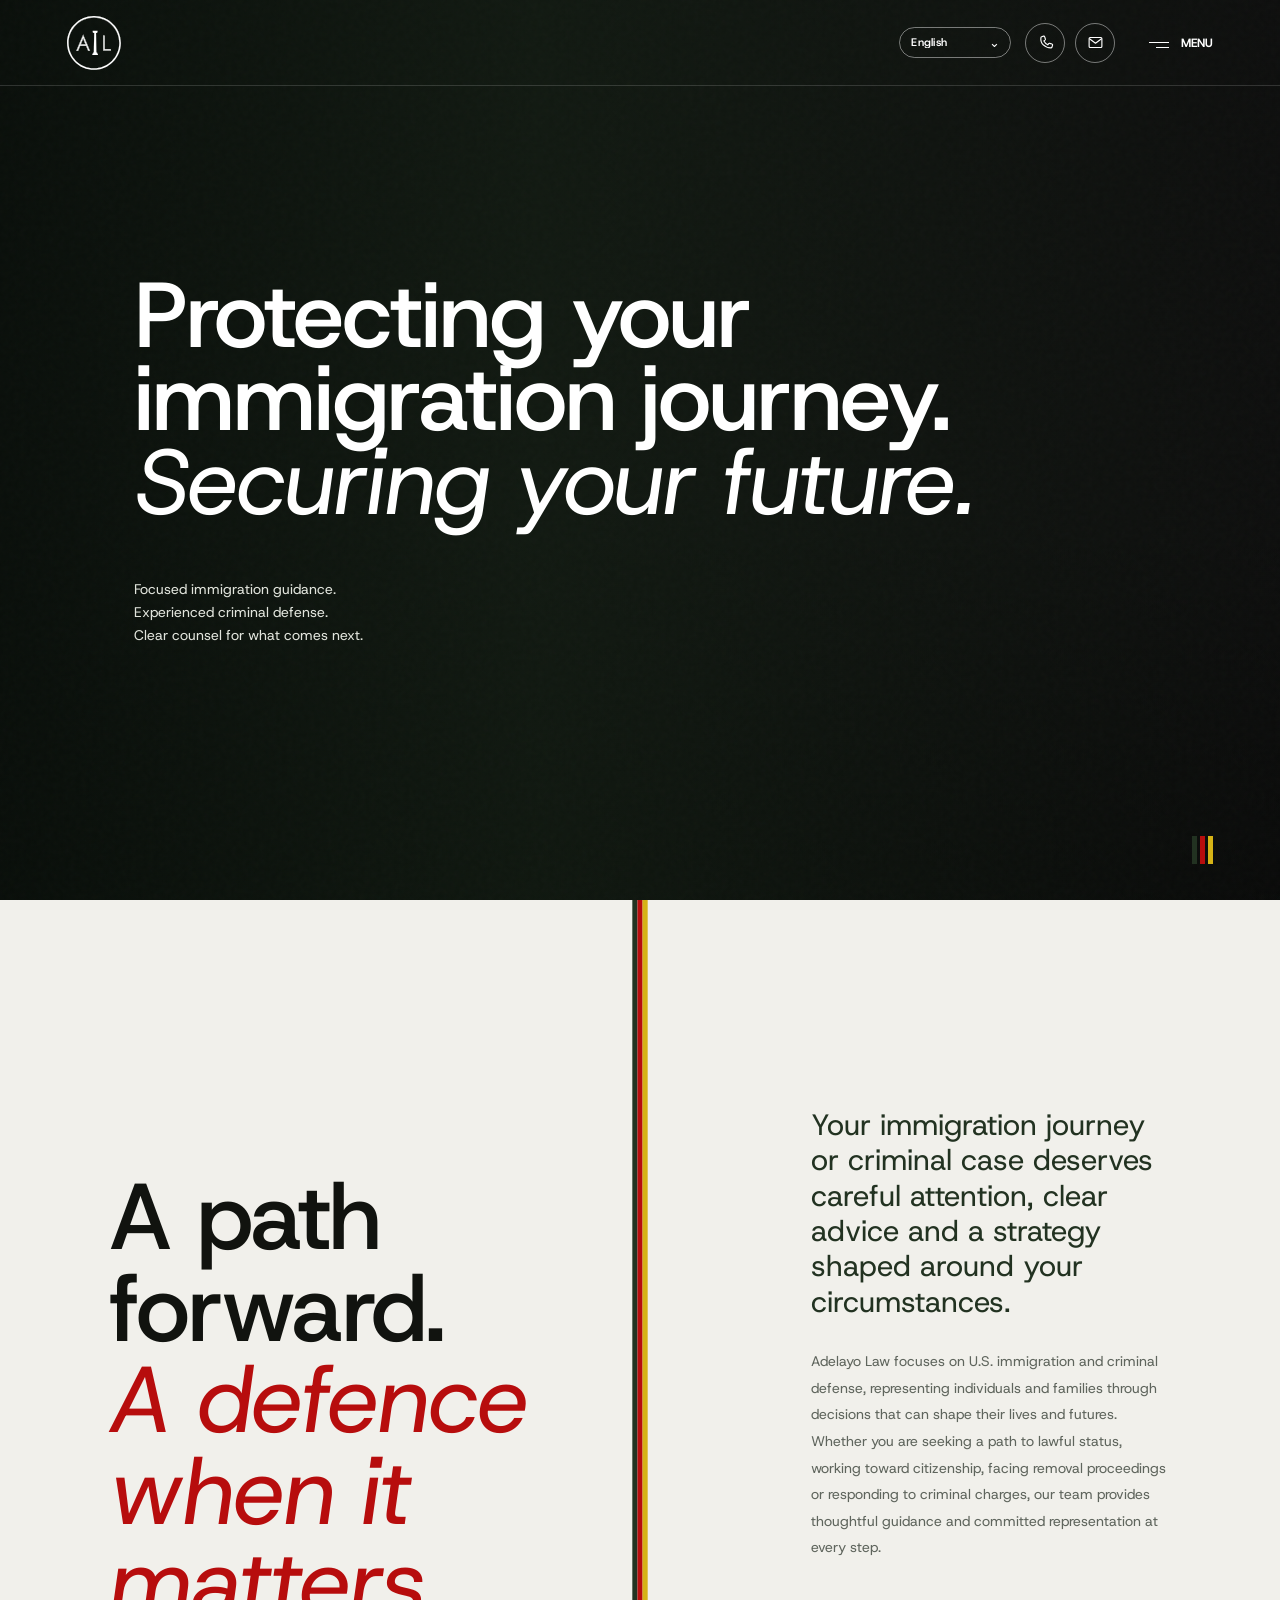
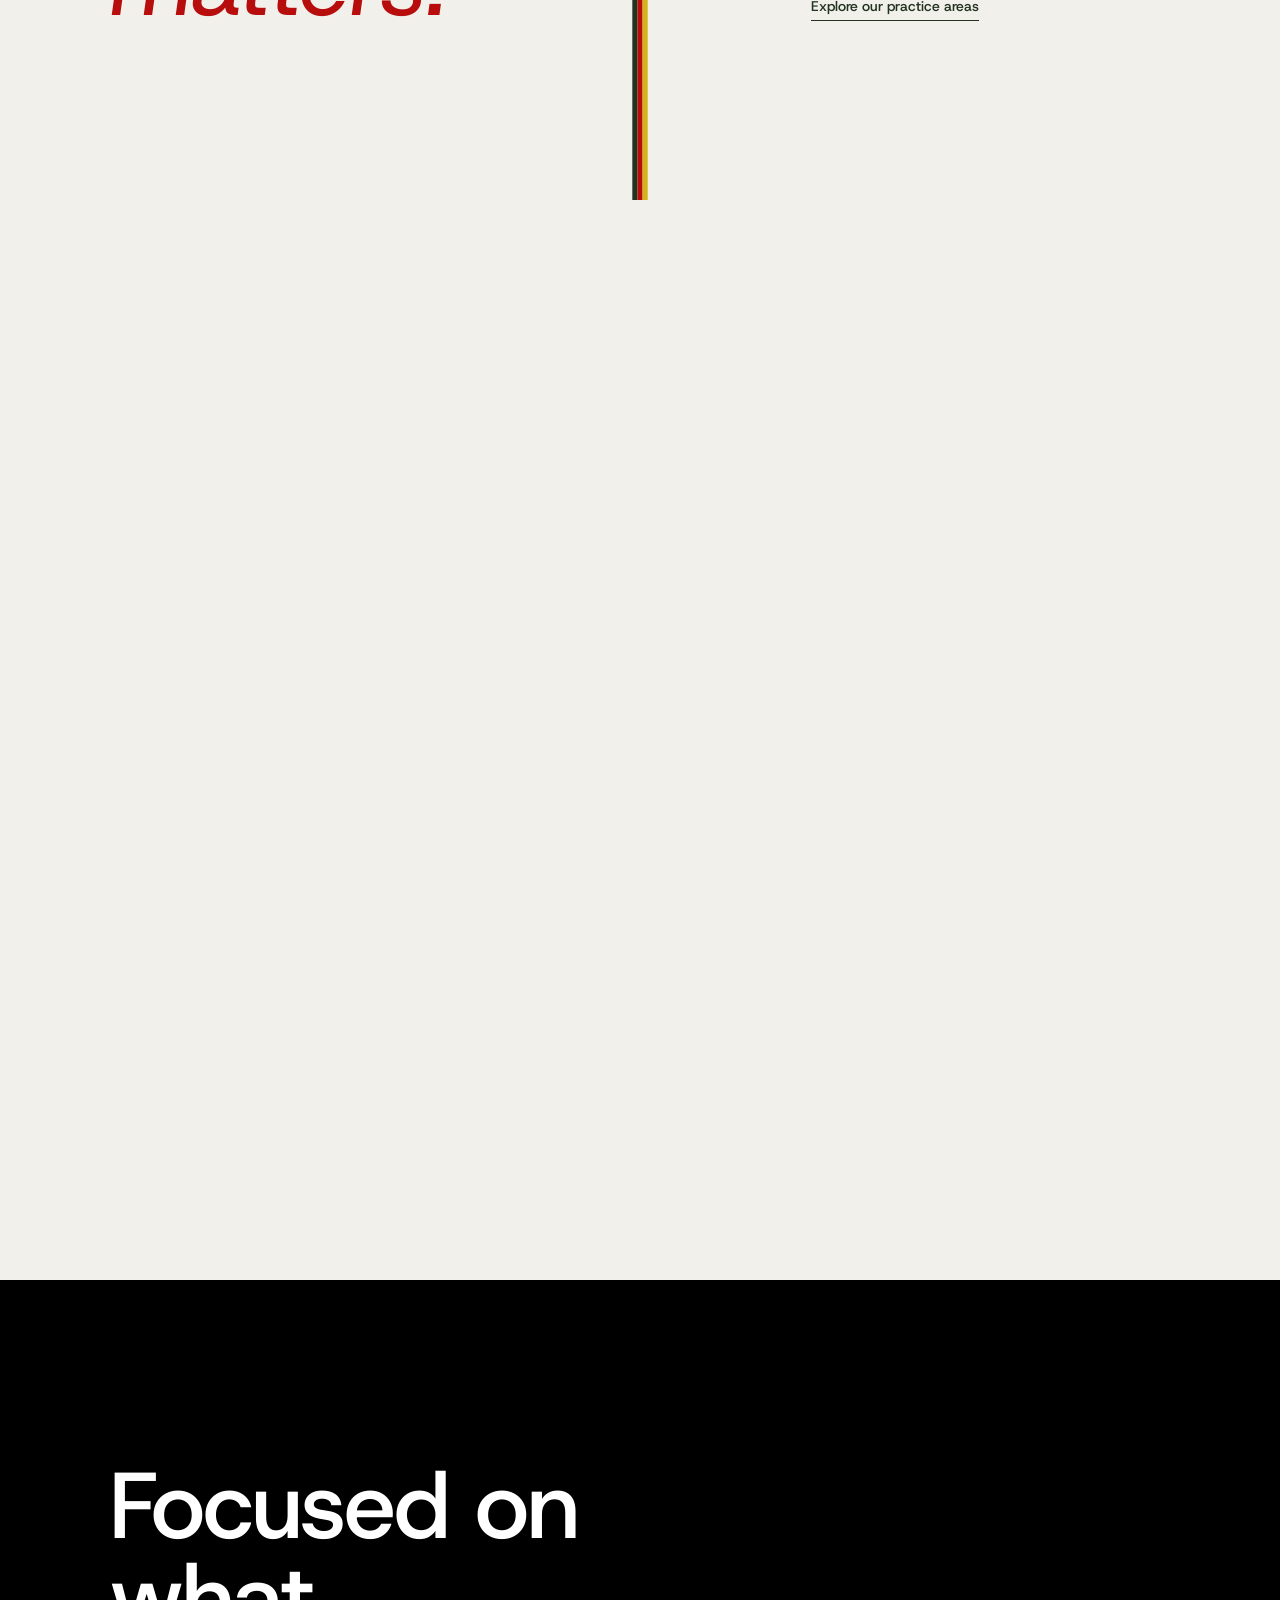
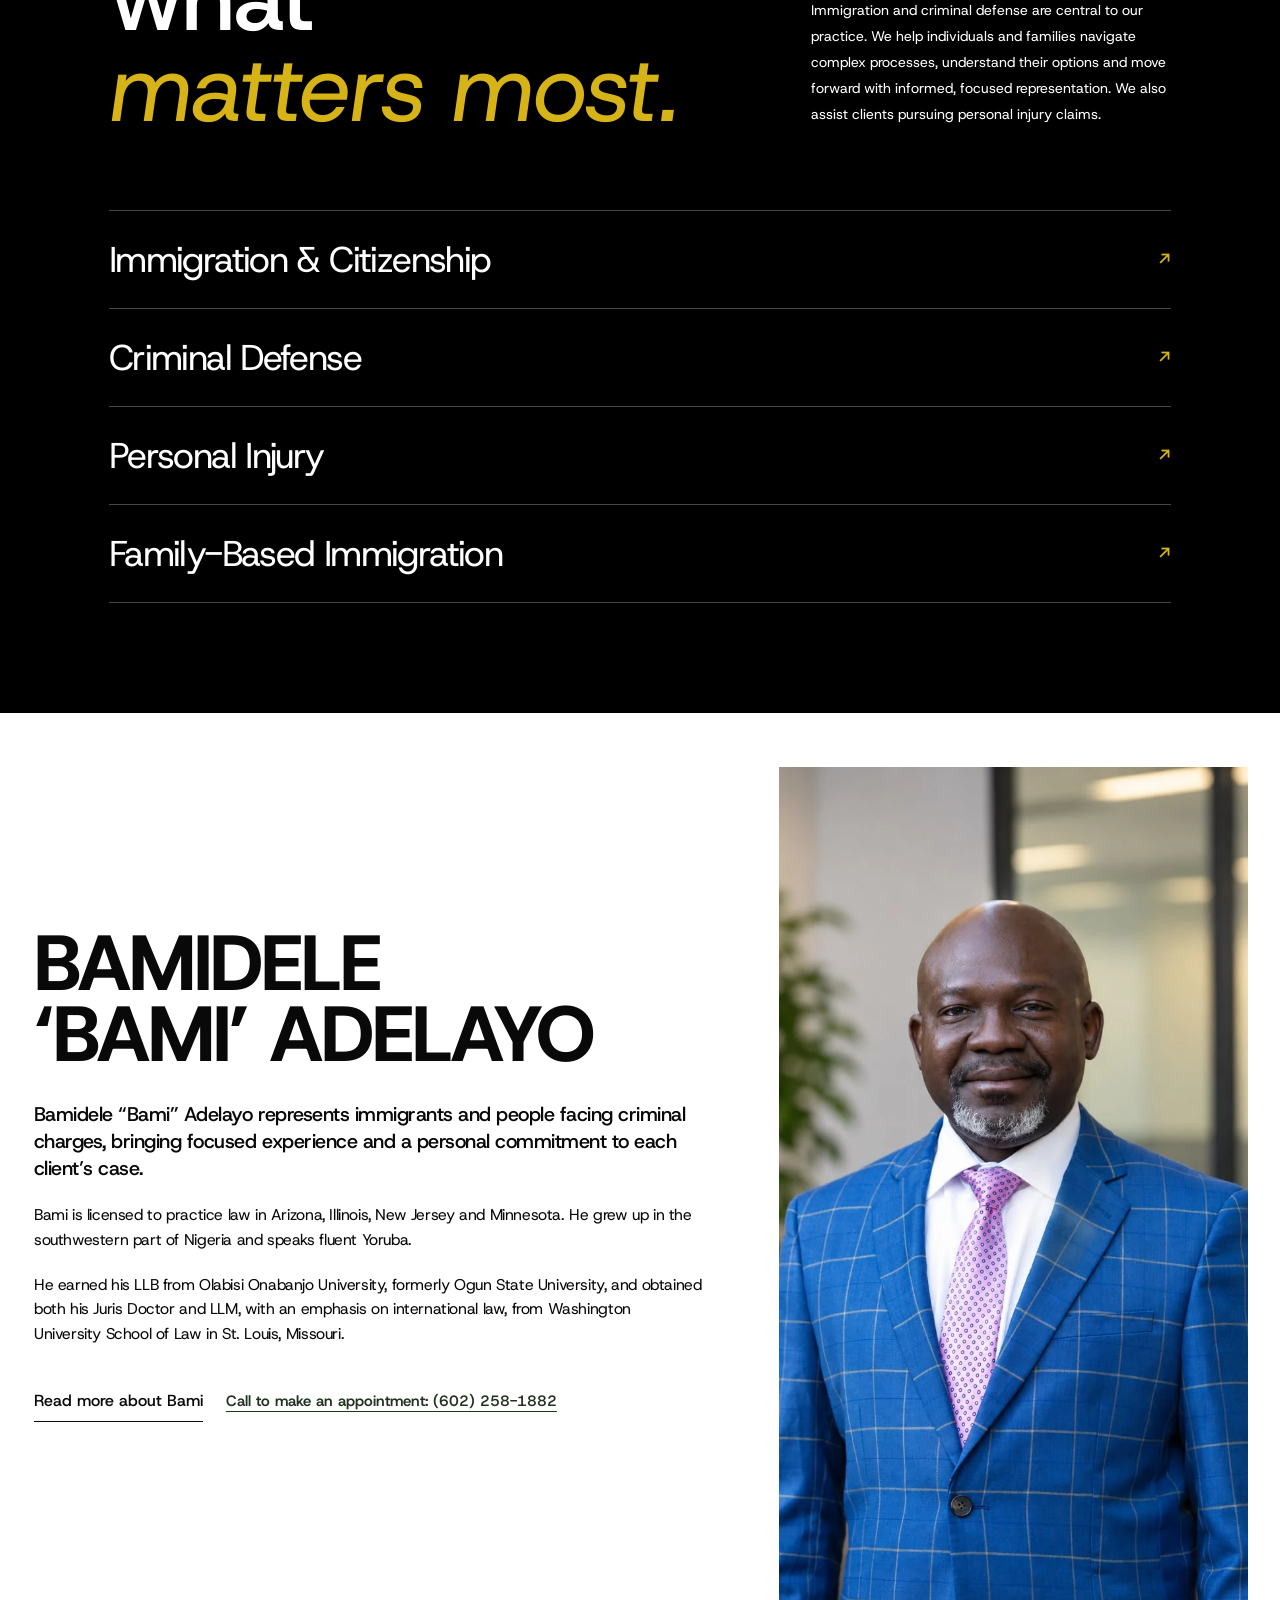
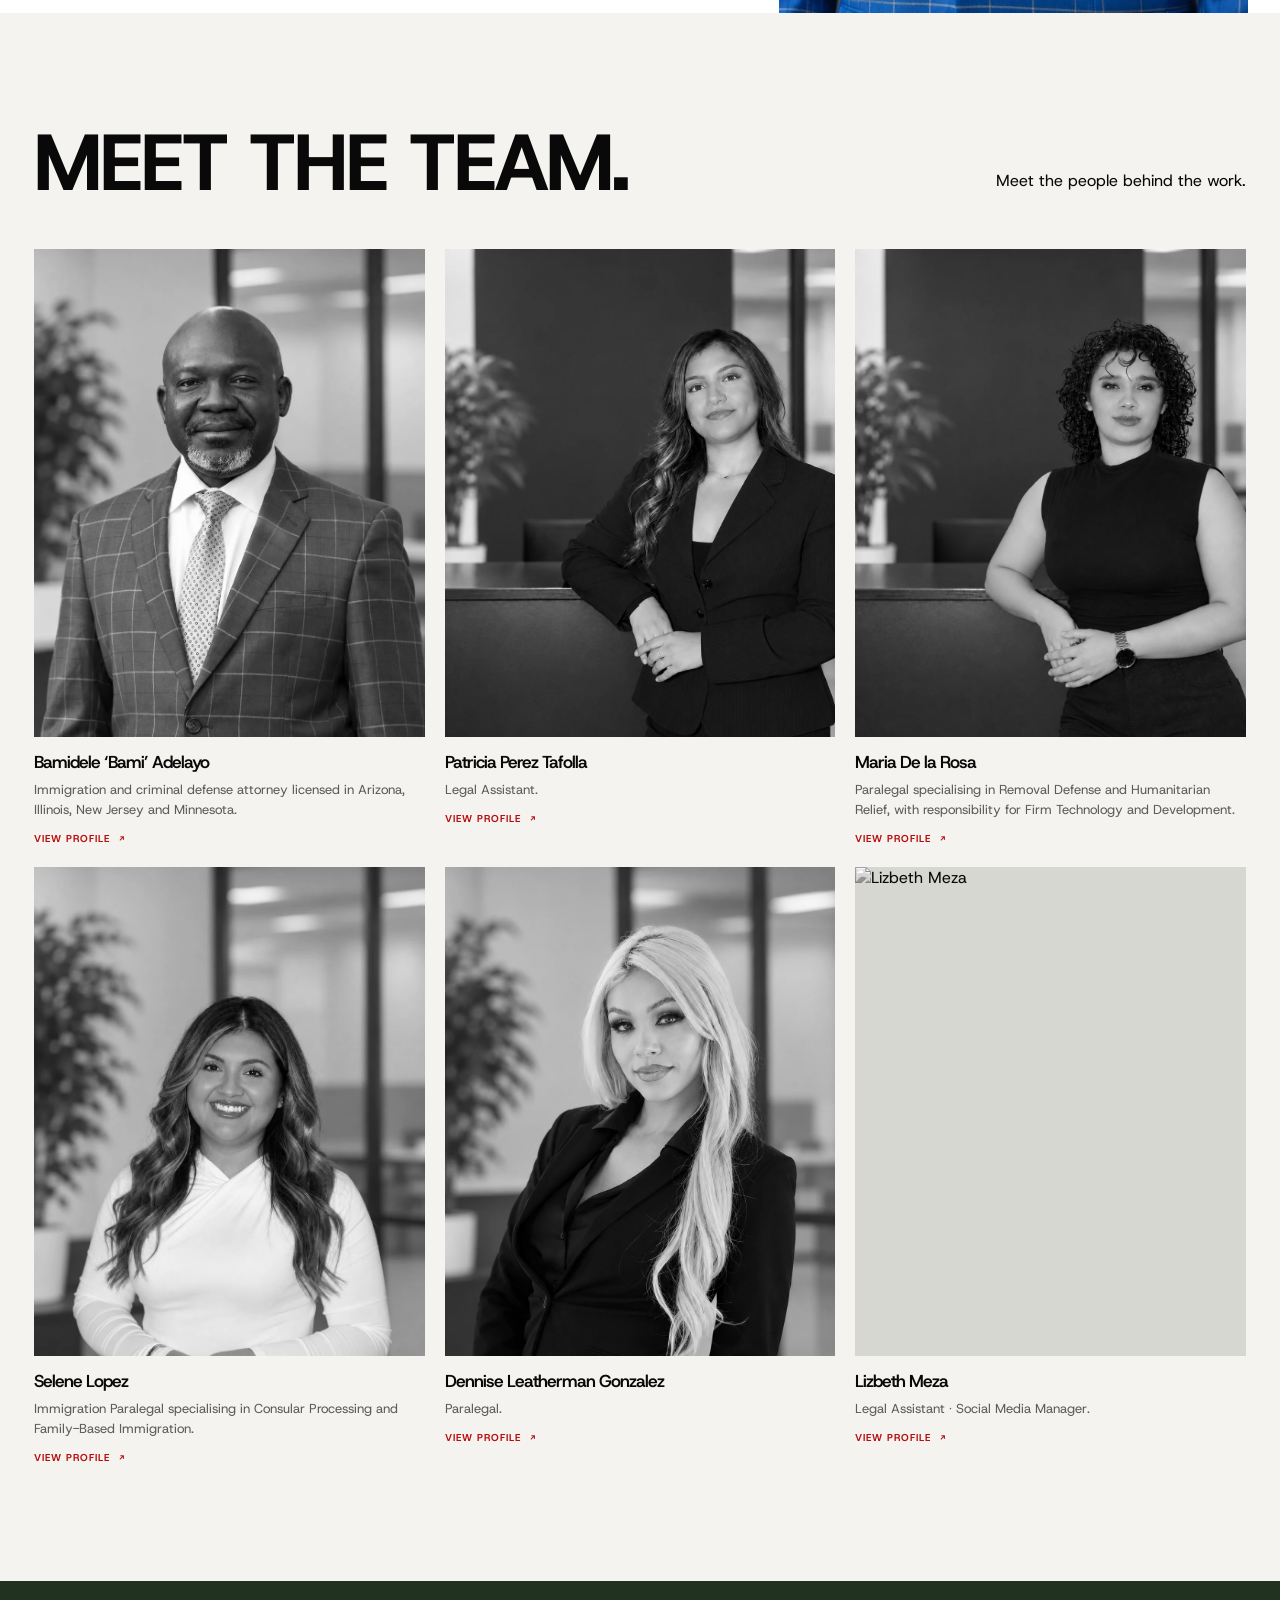
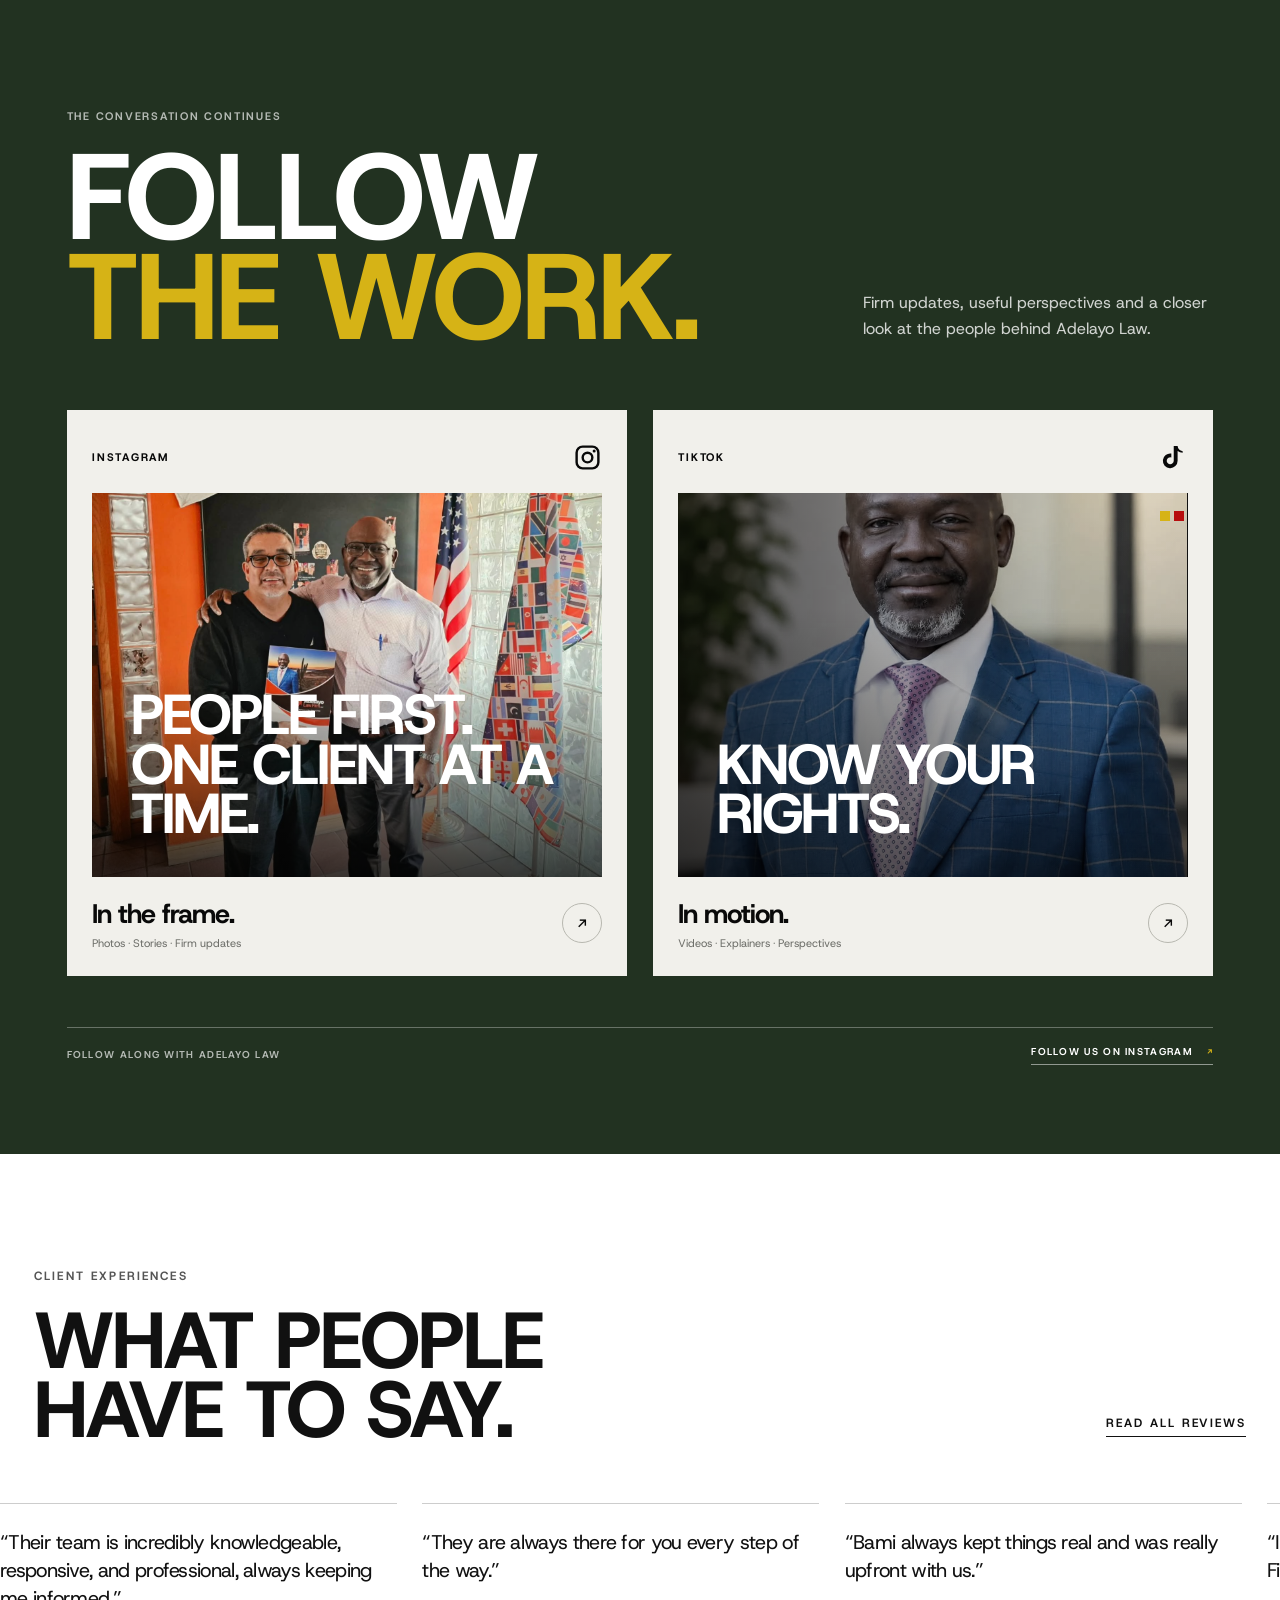
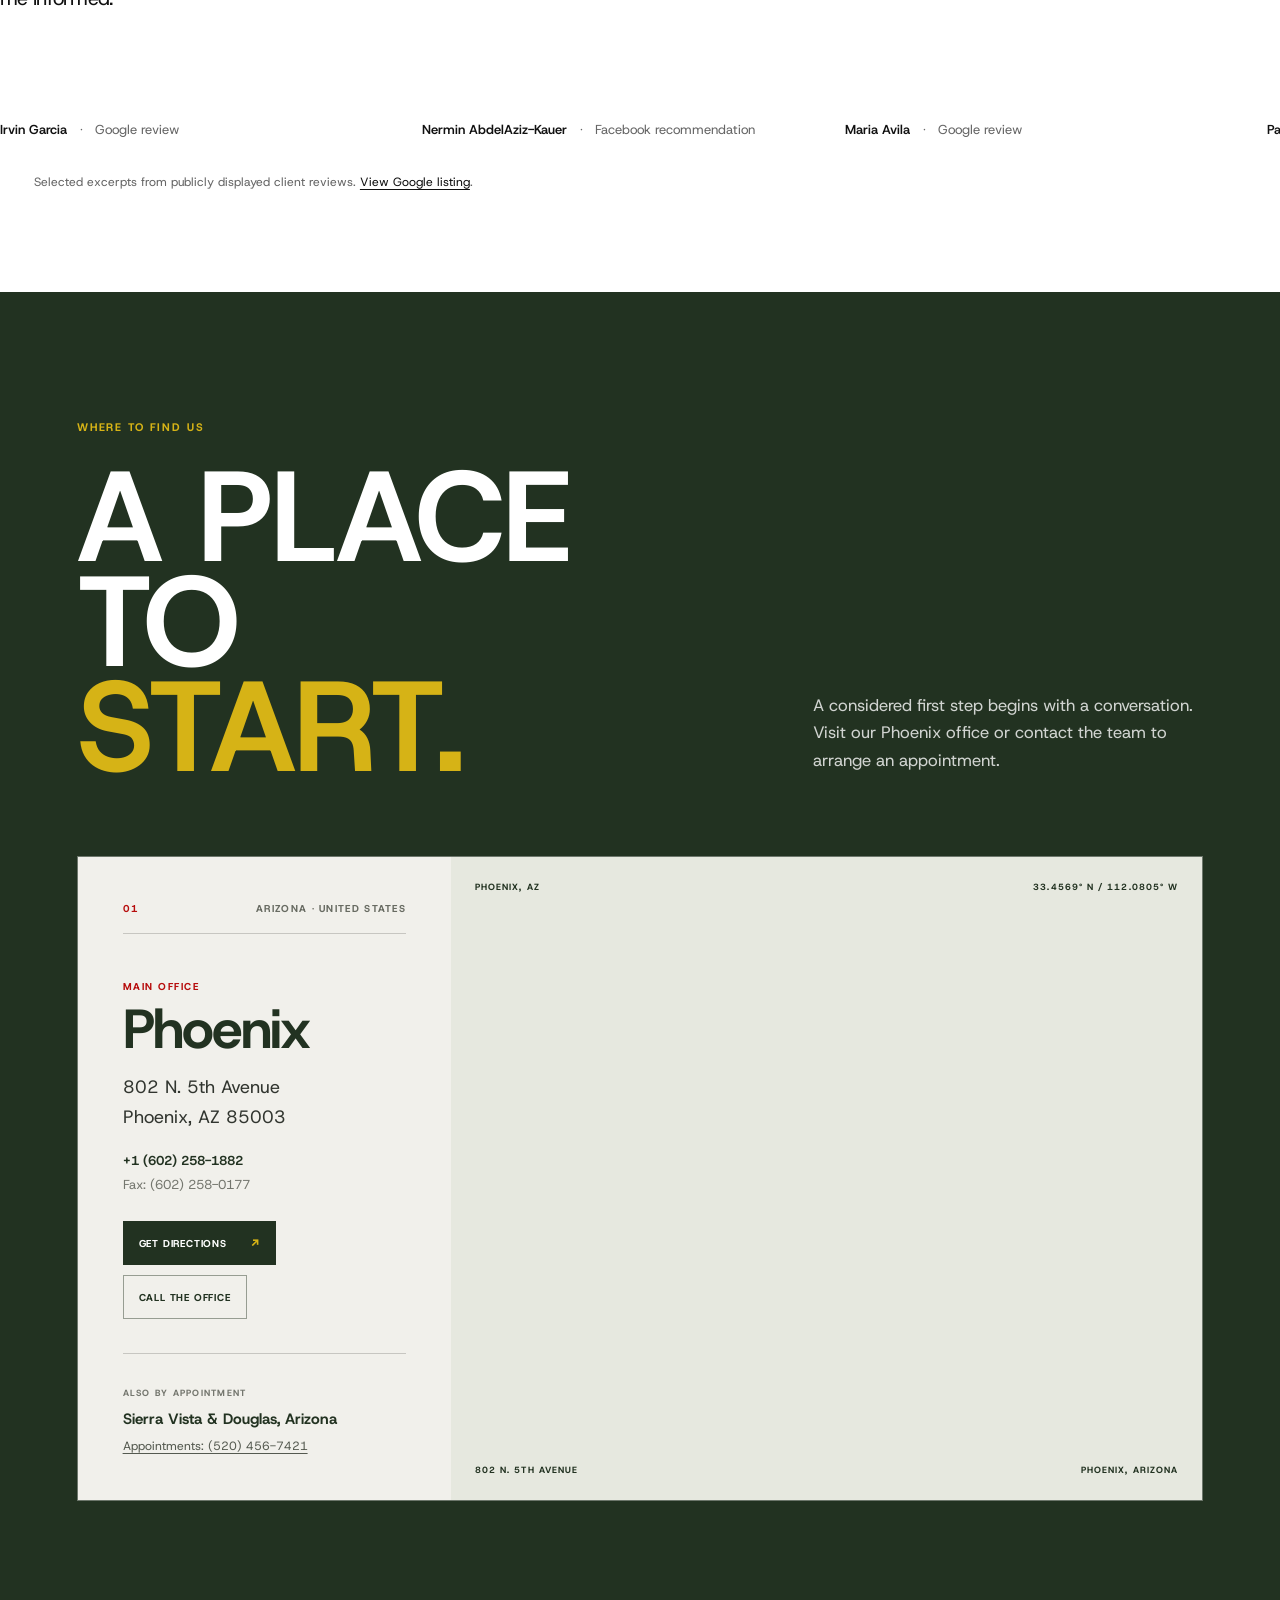
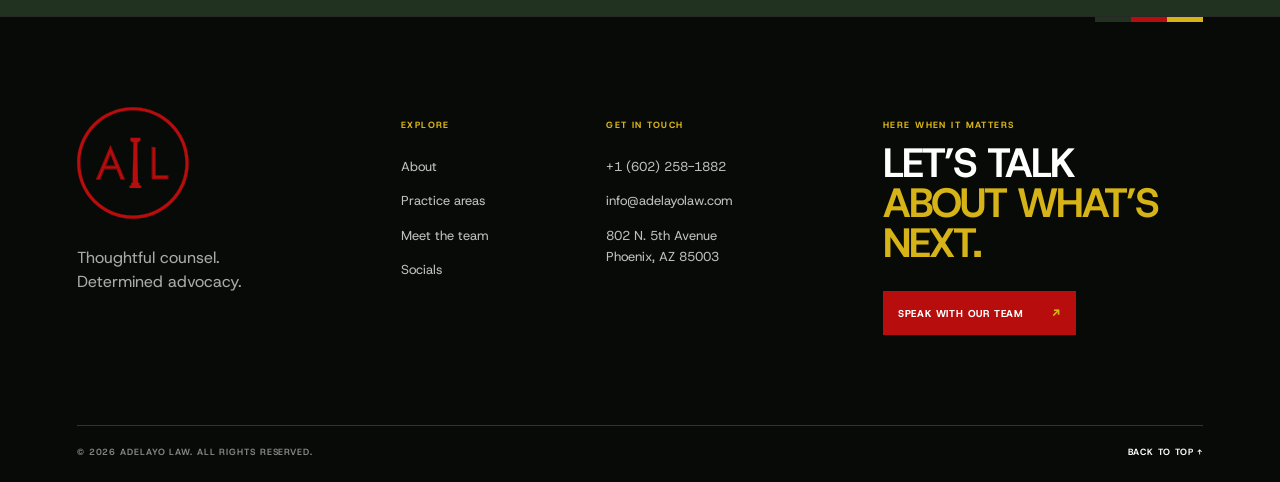
==== commit 5722f3ee: "Update index.html" ====
--- a/index.html
+++ b/index.html
@@ -21,7 +21,7 @@
     <a class="skip-link" href="#main-content">Skip to content</a>
     <header class="site-header" id="top">
       <a class="wordmark" href="#top" aria-label="Adelayo Law home"><img class="brand-logo" src="assets/adelayo-mark.svg" alt="Adelayo Law"></a>
-      <label class="language-switcher" aria-label="Choose website language"><select class="site-language" aria-label="Choose language" title="Choose a language; translations are being prepared"><option value="en">English</option><option value="yo">Yorùbá</option><option value="ig">Igbo</option><option value="ha">Hausa</option></select></label>
+      <label class="language-switcher" aria-label="Choose website language"><select class="site-language" aria-label="Choose language" title="Choose a language; translations are being prepared"><option value="en">English</option><option value="es">Español</option><option value="fr">Français</option><option value="yo">Yorùbá</option><option value="ig">Igbo</option><option value="ha">Hausa</option></select></label>
       <div class="header-actions" aria-label="Contact Adelayo Law">
         <a class="header-contact" href="tel:+16022581882" aria-label="Call Adelayo Law at +1 602 258 1882" title="Call Adelayo Law">
           <svg viewBox="0 0 24 24" aria-hidden="true"><path d="M6.6 3.8 9.2 3c.7-.2 1.4.2 1.6.9l1 3.1c.2.6 0 1.2-.5 1.6l-1.6 1.2a14.5 14.5 0 0 0 5.5 5.5l1.2-1.6c.4-.5 1-.7 1.6-.5l3.1 1c.7.2 1.1.9.9 1.6l-.8 2.6c-.2.7-.9 1.1-1.6 1.1C10.8 19.5 4.5 13.2 5.5 5.4c0-.7.4-1.4 1.1-1.6Z"/></svg>
--- a/styles.css
+++ b/styles.css
@@ -112,7 +112,7 @@
 .hero h1 {
   max-width: 1050px;
   margin: 0;
-  font-size: clamp(64px, 10.3vw, 154px);
+  font-size: clamp(58px, 7.2vw, 112px);
   font-weight: 500;
   line-height: .91;
   letter-spacing: -.085em;
@@ -285,16 +285,46 @@
   display: flex;
   flex-direction: column;
   justify-content: center;
+  align-items: flex-start;
   flex: 1;
-  padding-left: 10vw;
+  min-height: 0;
+  overflow-y: auto;
+  padding: clamp(24px, 4vh, 48px) 0 clamp(24px, 4vh, 48px) 10vw;
+  gap: clamp(8px, 1.25vh, 16px);
 }
 .menu-links a {
-  font-size: clamp(42px, 7vw, 96px);
-  letter-spacing: -.07em;
-  line-height: 1.12;
-  transition: color .2s;
+  transition: color .2s, transform .2s;
 }
 .menu-links a:hover { color: var(--yellow); }
+.menu-links .menu-primary {
+  display: block;
+  font-size: clamp(30px, 3.15vw, 48px);
+  font-weight: 400;
+  letter-spacing: -.065em;
+  line-height: 1.06;
+}
+.menu-practice-group {
+  display: flex;
+  flex-direction: column;
+  align-items: flex-start;
+  gap: 12px;
+  margin: 3px 0 5px;
+}
+.menu-practice-heading { color: var(--yellow); }
+.menu-practice-submenu {
+  display: grid;
+  grid-template-columns: repeat(2, minmax(220px, 1fr));
+  gap: 9px 34px;
+  margin-left: 24px;
+  padding: 0 0 0 18px;
+  border-left: 1px solid rgba(214,179,22,.7);
+}
+.menu-practice-submenu a {
+  font-size: clamp(16px, 1.35vw, 21px);
+  line-height: 1.3;
+  letter-spacing: -.025em;
+  color: rgba(255,255,255,.78);
+}
 
 @media (max-width: 800px) {
   .site-header { height: 72px; padding: 0 6vw; }
@@ -307,7 +337,7 @@
       linear-gradient(0deg, rgba(0,0,0,.5), transparent 55%);
   }
   .hero-content { padding: 120px 7vw 100px; }
-  .hero h1 { font-size: clamp(60px, 13vw, 100px); }
+  .hero h1 { font-size: clamp(52px, 10vw, 78px); }
   .hero-bottom { margin-top: 42px; }
   .brand-stripes { right: 7vw; bottom: 28px; }
   .stripe-reveal { height: 190vh; }
@@ -325,15 +355,18 @@
 @media (max-width: 480px) {
   .wordmark { font-size: 14px; }
   .hero { min-height: 680px; }
-  .hero h1 { font-size: clamp(55px, 14vw, 72px); }
+  .hero h1 { font-size: clamp(44px, 10vw, 60px); }
   .hero-bottom p { font-size: 12px; }
   .intro-content h2 { font-size: 47px; }
   .intro-copy .lead { font-size: 23px; }
   .intro-copy p:not(.lead) { font-size: 13px; }
   .practice-item { padding: 22px 0; }
   .practice-name { font-size: 21px; }
-  .menu-links { padding-left: 0; }
-  .menu-links a { font-size: 46px; }
+  .menu-links { padding: 28px 0; gap: 12px; }
+  .menu-links .menu-primary { font-size: clamp(28px, 8vw, 38px); }
+  .menu-practice-group { gap: 10px; }
+  .menu-practice-submenu { grid-template-columns: 1fr; gap: 8px; margin-left: 12px; padding-left: 14px; }
+  .menu-practice-submenu a { font-size: 16px; }
 }
 
 @media (prefers-reduced-motion: reduce) {
@@ -821,7 +854,7 @@
 }
 .team-grid {
   display: grid;
-  grid-template-columns: repeat(5, minmax(0, 1fr));
+  grid-template-columns: repeat(3, minmax(0, 1fr));
   gap: clamp(12px, 1.55vw, 24px);
 }
 .team-card { min-width: 0; }
@@ -947,6 +980,7 @@
 .team-card:nth-child(3) .team-info h3 { transition-delay: .36s; }
 .team-card:nth-child(4) .team-info h3 { transition-delay: .50s; }
 .team-card:nth-child(5) .team-info h3 { transition-delay: .64s; }
+.team-card:nth-child(6) .team-info h3 { transition-delay: .78s; }
 @media (prefers-reduced-motion: reduce) {
   .team-info h3,
   .team-card.is-visible .team-info h3 {
@@ -1499,3 +1533,198 @@
 @media (prefers-reduced-motion: reduce) {
   .footer-column a, .footer-cta > a, .footer-bottom a { transition: none; }
 }
+
+
+/* Team cards: portraits remain unchanged on hover; the entire card opens its profile. */
+.team-card { display: block; color: inherit; text-decoration: none; cursor: pointer; }
+.team-card .team-portrait { cursor: pointer; }
+.team-portrait::after, .team-role { display: none !important; }
+.team-portrait > img { transform: none !important; filter: grayscale(100%) !important; transition: none; }
+.team-card:hover .team-portrait > img,
+.team-card:focus-visible .team-portrait > img { transform: none !important; filter: grayscale(100%) !important; }
+.team-card:focus-visible { outline: 2px solid var(--yellow); outline-offset: 6px; }
+.team-profile-link { display: inline-flex; gap: 9px; align-items: center; margin-top: 12px; color: var(--red); font-size: 10px; font-weight: 700; letter-spacing: .1em; }
+.team-card:hover .team-profile-link span, .team-card:focus-visible .team-profile-link span { transform: translate(3px,-3px); }
+.team-profile-link span { display: inline-block; transition: transform .2s ease; }
+
+/* Compact direct-contact actions in the primary navigation. */
+.header-actions { display: flex; align-items: center; gap: 10px; margin-left: auto; margin-right: 22px; }
+.header-contact { width: 40px; height: 40px; display: inline-flex; align-items: center; justify-content: center; border: 1px solid #ffffff70; border-radius: 50%; color: #fff; transition: background .2s ease, border-color .2s ease, color .2s ease; }
+.header-contact svg { width: 17px; height: 17px; fill: none; stroke: currentColor; stroke-width: 1.6; stroke-linecap: round; stroke-linejoin: round; }
+.header-contact:hover, .header-contact:focus-visible { background: var(--yellow); border-color: var(--yellow); color: #080a08; }
+.header-contact:focus-visible { outline: 2px solid #fff; outline-offset: 3px; }
+.site-header .menu-toggle { margin-left: 0; }
+
+/* Editorial team profile pages. */
+.profile-page { background: var(--paper); color: var(--ink); }
+.profile-page .site-header { position: absolute; border-bottom-color: #11111124; }
+.profile-page .site-header .brand-logo { filter: brightness(0); }
+.profile-page .site-header .header-contact { color: var(--ink); border-color: #11111155; }
+.profile-page .site-header .header-contact:hover, .profile-page .site-header .header-contact:focus-visible { color: #080a08; border-color: var(--yellow); }
+.profile-page .menu-toggle { color: var(--ink); }
+.profile-page .site-menu { color: #fff; }
+.profile-layout { min-height: min(900px, 100svh); padding: 150px 8vw 90px; display: grid; grid-template-columns: minmax(0, 1fr) minmax(300px, .82fr); align-items: center; gap: clamp(42px, 8vw, 120px); }
+.profile-copy { max-width: 650px; }
+.profile-back { display: inline-block; margin-bottom: 58px; color: var(--red); font-size: 11px; font-weight: 700; letter-spacing: .12em; }
+.profile-kicker { margin: 0 0 20px; color: #6a6a62; font-size: 11px; font-weight: 700; letter-spacing: .14em; }
+.profile-copy h1 { margin: 0; max-width: 700px; font-size: clamp(48px, 6.2vw, 92px); line-height: .96; letter-spacing: -2px; font-weight: 600; }
+.profile-role { margin: 24px 0 30px; color: var(--green); font-size: clamp(18px, 2vw, 25px); font-weight: 600; }
+.profile-bio { max-width: 590px; color: #50504a; font-size: 16px; line-height: 1.8; }
+.profile-bio p { margin: 0 0 17px; }
+.profile-contact { display: inline-flex; gap: 18px; align-items: center; margin-top: 26px; padding-bottom: 10px; border-bottom: 1px solid var(--red); color: var(--red); font-size: 11px; font-weight: 700; letter-spacing: .1em; }
+.profile-portrait { margin: 0; width: 100%; max-width: 540px; justify-self: end; aspect-ratio: 4 / 5; overflow: hidden; background: #d8d7d1; }
+.profile-portrait img { display: block; width: 100%; height: 100%; object-fit: cover; object-position: center 30%; filter: grayscale(100%); }
+.profile-footer { padding: 22px 8vw; display: flex; justify-content: space-between; gap: 20px; border-top: 1px solid #11111124; color: #62625b; font-size: 10px; font-weight: 600; letter-spacing: .1em; }
+.profile-footer a { color: var(--red); }
+@media (max-width: 760px) {
+  .header-actions { gap: 7px; margin-right: 12px; }
+  .header-contact { width: 34px; height: 34px; }
+  .header-contact svg { width: 15px; height: 15px; }
+  .profile-layout { min-height: auto; padding: 125px 6vw 70px; grid-template-columns: 1fr; gap: 42px; }
+  .profile-back { margin-bottom: 38px; }
+  .profile-copy h1 { font-size: clamp(46px, 12vw, 72px); }
+  .profile-portrait { width: min(100%, 520px); justify-self: start; }
+  .profile-footer { padding: 20px 6vw; }
+}
+@media (max-width: 390px) { .header-actions { margin-right: 8px; } .header-contact { width: 30px; height: 30px; } .menu-toggle { gap: 7px; } }
+@media (prefers-reduced-motion: reduce) { .team-profile-link span { transition: none; } }
+
+
+/* Practice-area detail pages */
+.practice-detail { background: var(--paper); color: var(--ink); }
+.detail-hero {
+  position: relative; min-height: 690px; padding: 130px 8.5vw 90px;
+  overflow: hidden; background: var(--green); color: #fff;
+}
+.detail-hero-top { display:flex; justify-content:space-between; align-items:center; gap:20px; padding-bottom:18px; border-bottom:1px solid #ffffff50; font-size:11px; letter-spacing:.12em; }
+.detail-hero-top a { transition:color .2s; }
+.detail-hero-top a:hover { color:var(--yellow); }
+.detail-hero-content { position:relative; z-index:1; max-width:980px; padding-top:100px; }
+.detail-hero h1 { max-width:1000px; margin:0; font-size:clamp(58px,9vw,132px); line-height:.92; font-weight:500; letter-spacing:-.075em; }
+.detail-lead { max-width:720px; margin:35px 0 18px; color:#f2f0e8; font-size:clamp(23px,3vw,38px); line-height:1.15; letter-spacing:-.04em; }
+.detail-intro { max-width:590px; margin:0; color:#d8ded5; font-size:15px; line-height:1.85; }
+.detail-cta { display:inline-flex; align-items:center; gap:24px; margin-top:32px; padding:14px 0; border-bottom:1px solid var(--yellow); color:#fff; font-size:12px; letter-spacing:.1em; }
+.detail-cta span { color:var(--yellow); font-size:18px; }
+.detail-hero-mark { position:absolute; right:7vw; bottom:35px; color:#ffffff12; font-size:clamp(100px,19vw,280px); line-height:.8; letter-spacing:-.12em; font-weight:700; pointer-events:none; }
+.detail-hero-mark span { color:var(--red); }
+.detail-overview { display:grid; grid-template-columns:.7fr 1.3fr; gap:8vw; padding:75px 8.5vw 85px; background:var(--paper); }
+.detail-overview-label { display:flex; flex-direction:column; gap:10px; color:#666b62; font-size:11px; letter-spacing:.12em; }
+.detail-toc { display:grid; grid-template-columns:1fr 1fr; gap:0 32px; border-top:1px solid #bfc2b9; }
+.detail-toc a { display:grid; grid-template-columns:32px 1fr 18px; gap:12px; align-items:center; padding:15px 0; border-bottom:1px solid #bfc2b9; font-size:14px; transition:color .2s; }
+.detail-toc a span { color:var(--red); font-size:10px; }
+.detail-toc a b { font-weight:400; color:var(--green); }
+.detail-toc a:hover { color:var(--red); }
+.detail-content { padding:90px 8.5vw 110px; background:#fff; }
+.detail-content-heading { display:grid; grid-template-columns:.7fr 1.3fr; gap:8vw; align-items:start; padding-bottom:70px; }
+.detail-content-heading p { color:var(--green); font-size:11px; letter-spacing:.12em; }
+.detail-content-heading h2 { margin:0; font-size:clamp(34px,5vw,68px); font-weight:500; line-height:1; letter-spacing:-.065em; }
+.detail-content-heading h2 em { color:var(--red); font-weight:400; }
+.detail-section { display:grid; grid-template-columns:.7fr 1.3fr; gap:8vw; padding:38px 0 42px; border-top:1px solid #d5d6d0; scroll-margin-top:24px; }
+.detail-section-number { color:var(--red); font-size:12px; letter-spacing:.1em; }
+.detail-section-copy { max-width:760px; }
+.detail-section h2 { margin:0 0 14px; font-size:clamp(25px,3vw,38px); font-weight:500; letter-spacing:-.055em; }
+.detail-section p { max-width:680px; margin:0; color:#5e625a; font-size:15px; line-height:1.9; }
+.detail-contact { display:grid; grid-template-columns:1fr 1.2fr .8fr; gap:35px; align-items:center; padding:85px 8.5vw; background:var(--black); color:#fff; }
+.detail-contact > p { color:var(--yellow); font-size:10px; letter-spacing:.12em; }
+.detail-contact h2 { margin:0; font-size:clamp(40px,5vw,72px); font-weight:500; line-height:.95; letter-spacing:-.07em; }
+.detail-contact h2 em { color:var(--yellow); font-weight:400; }
+.detail-contact div { display:flex; flex-direction:column; align-items:flex-start; gap:12px; }
+.detail-contact div span { color:#aeb3aa; font-size:12px; }
+.detail-contact div a { font-size:16px; border-bottom:1px solid #ffffff55; padding-bottom:5px; }
+.detail-contact div a:hover { color:var(--yellow); }
+.practice-item { justify-content:space-between; }
+.practice-arrow { color:var(--yellow); font-size:24px; transition:transform .25s; }
+.practice-item:hover .practice-arrow { transform:translate(4px,-4px); }
+:focus-visible { outline:2px solid var(--yellow); outline-offset:5px; }
+@media (max-width:800px) {
+ .detail-hero { min-height:640px; padding:110px 7vw 75px; }
+ .detail-hero-content { padding-top:85px; }
+ .detail-hero h1 { font-size:clamp(54px,12vw,90px); }
+ .detail-hero-mark { right:6vw; bottom:24px; }
+ .detail-overview,.detail-content-heading,.detail-section,.detail-contact { grid-template-columns:1fr; gap:24px; }
+ .detail-overview { padding:55px 7vw 65px; }
+ .detail-content { padding:65px 7vw 80px; }
+ .detail-content-heading { padding-bottom:45px; }
+ .detail-section { gap:12px; padding:28px 0 32px; }
+ .detail-contact { padding:65px 7vw; }
+ .detail-toc { grid-template-columns:1fr; }
+}
+@media (max-width:480px) {
+ .detail-hero-top { align-items:flex-start; flex-direction:column; }
+ .detail-hero { min-height:690px; }
+ .detail-lead { font-size:25px; }
+ .detail-intro,.detail-section p { font-size:14px; }
+ .practice-name { max-width:85%; }
+}
+@media (prefers-reduced-motion:reduce) {
+ .detail-toc a,.detail-cta,.practice-arrow { transition:none; }
+}
+
+.detail-related { display:flex; justify-content:space-between; align-items:center; gap:24px; padding:26px 8.5vw; background:#e5e6df; color:var(--green); }
+.detail-related p { margin:0; font-size:10px; letter-spacing:.12em; }
+.detail-related a { display:inline-flex; align-items:center; gap:24px; font-size:16px; }
+.detail-related a span { color:var(--red); }
+.detail-related a:hover { color:var(--red); }
+@media(max-width:800px){.detail-related{padding:24px 7vw;align-items:flex-start;flex-direction:column;gap:12px;}}
+
+.detail-disclaimer { margin:0; padding:22px 8.5vw; color:#74786f; background:#f1f0eb; font-size:12px; line-height:1.7; }
+@media(max-width:800px){.detail-disclaimer{padding:20px 7vw;}}
+
+
+/* Practice-area editorial imagery */
+.detail-visual{display:grid;grid-template-columns:minmax(0,1.25fr) minmax(280px,.75fr);gap:clamp(28px,5vw,76px);align-items:center;padding:clamp(34px,6vw,84px) clamp(22px,5.5vw,88px);background:#f2f0e9;color:#101310}
+.detail-visual-image{position:relative;overflow:hidden;min-height:clamp(260px,38vw,520px);background:#223221}
+.detail-visual-image img{display:block;width:100%;height:100%;min-height:inherit;object-fit:cover;aspect-ratio:16/10;filter:saturate(.82);transition:transform .7s cubic-bezier(.2,.7,.2,1)}
+.detail-visual:hover .detail-visual-image img{transform:scale(1.025)}
+.detail-visual-copy{max-width:480px}
+.detail-visual-copy>span{display:block;margin-bottom:22px;color:#9b1717;font-size:11px;font-weight:700;letter-spacing:.13em}
+.detail-visual-copy h2{margin:0 0 20px;font-size:clamp(30px,4vw,54px);line-height:1.04;letter-spacing:-2px;font-weight:500}
+.detail-visual-copy p{max-width:42ch;margin:0;color:#555a54;font-size:16px;line-height:1.7}
+@media(max-width:760px){.detail-visual{grid-template-columns:1fr;gap:24px;padding:32px 20px}.detail-visual-image{min-height:0}.detail-visual-image img{aspect-ratio:4/3;min-height:0}.detail-visual-copy h2{font-size:clamp(30px,8vw,42px)}}
+@media(prefers-reduced-motion:reduce){.detail-visual-image img{transition:none}}
+
+/* Compact multilingual switcher. Translation is handled by Google Translate. */
+.language-switcher { position: relative; display: inline-flex; align-items: center; margin-left: auto; margin-right: 14px; }
+.language-switcher select { appearance: none; -webkit-appearance: none; min-width: 112px; padding: 9px 27px 9px 11px; border: 1px solid #ffffff70; border-radius: 999px; background: transparent; color: inherit; font: 600 11px/1 var(--font); letter-spacing: .02em; cursor: pointer; }
+.language-switcher::after { content: '⌄'; position: absolute; right: 11px; top: 50%; transform: translateY(-55%); pointer-events: none; font-size: 13px; }
+.language-switcher select option { color: #111; background: #fff; }
+.language-switcher select:focus-visible { outline: 2px solid var(--yellow); outline-offset: 3px; }
+.profile-page .language-switcher select { color: var(--ink); border-color: #11111155; }
+.profile-page .language-switcher::after { color: var(--ink); }
+.goog-te-banner-frame.skiptranslate, .goog-te-gadget, .goog-te-balloon-frame { display: none !important; }
+body { top: 0 !important; }
+@media (max-width: 760px) {
+ .language-switcher { margin-right: 8px; }
+ .language-switcher select { min-width: 94px; padding: 8px 23px 8px 9px; font-size: 10px; }
+}
+@media (max-width: 390px) {
+ .language-switcher { margin-right: 5px; }
+ .language-switcher select { min-width: 82px; padding-left: 7px; }
+}
+.site-header .header-actions { margin-left: 0; }
+
+
+/* Navigation hierarchy: clear primary links and compact practice-area links */
+@media (max-height: 760px) and (min-width: 801px) {
+  .menu-links { padding-top: 14px; padding-bottom: 14px; gap: 7px; }
+  .menu-links .menu-primary { font-size: clamp(27px, 2.7vw, 40px); }
+  .menu-practice-group { gap: 8px; }
+  .menu-practice-submenu { gap: 6px 26px; }
+  .menu-practice-submenu a { font-size: 17px; }
+}
+@media (max-width: 800px) {
+  .menu-links { align-items: flex-start; }
+}
+
+/* Manual language coverage notice */
+.language-coverage-note {
+  position: relative;
+  z-index: 20;
+  margin: 0;
+  padding: 9px 22px;
+  background: #d6b316;
+  color: #172719;
+  font: 500 12px/1.45 var(--font);
+  text-align: center;
+}
+.language-coverage-note[hidden] { display: none; }
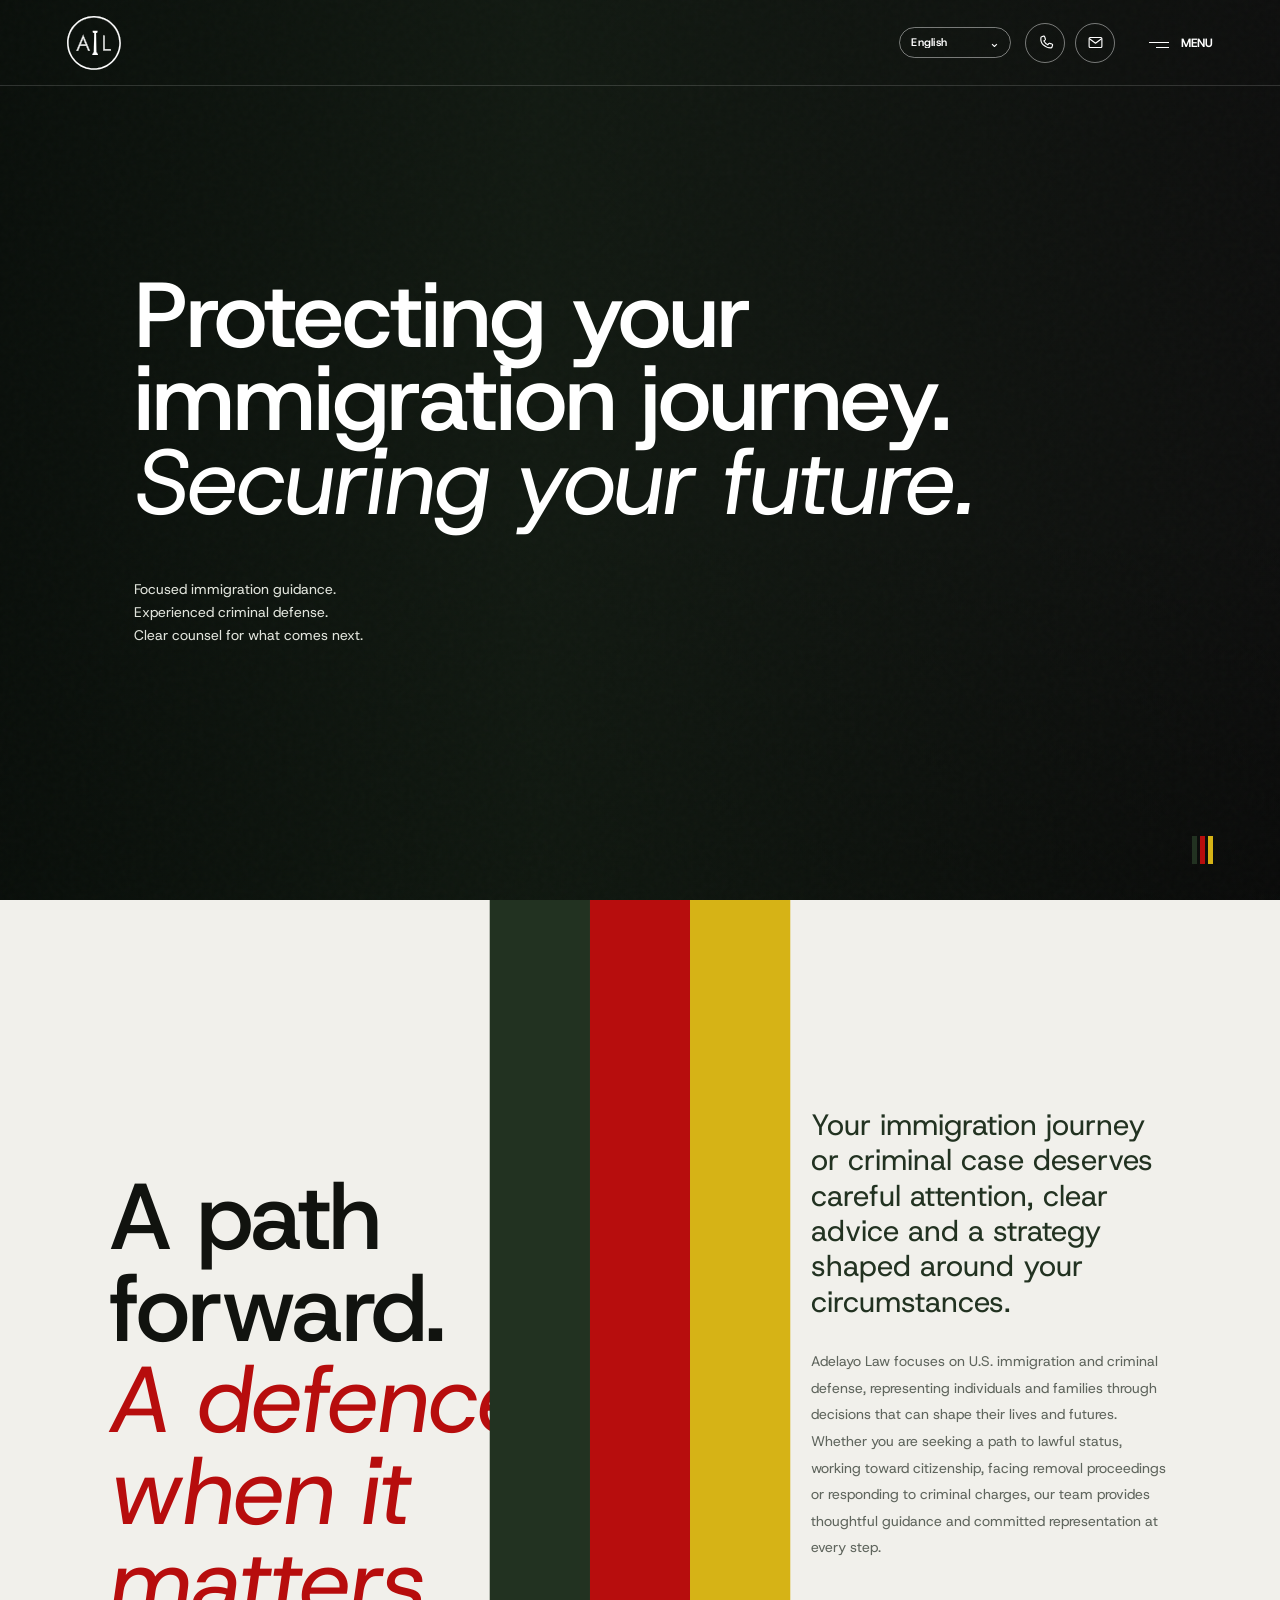
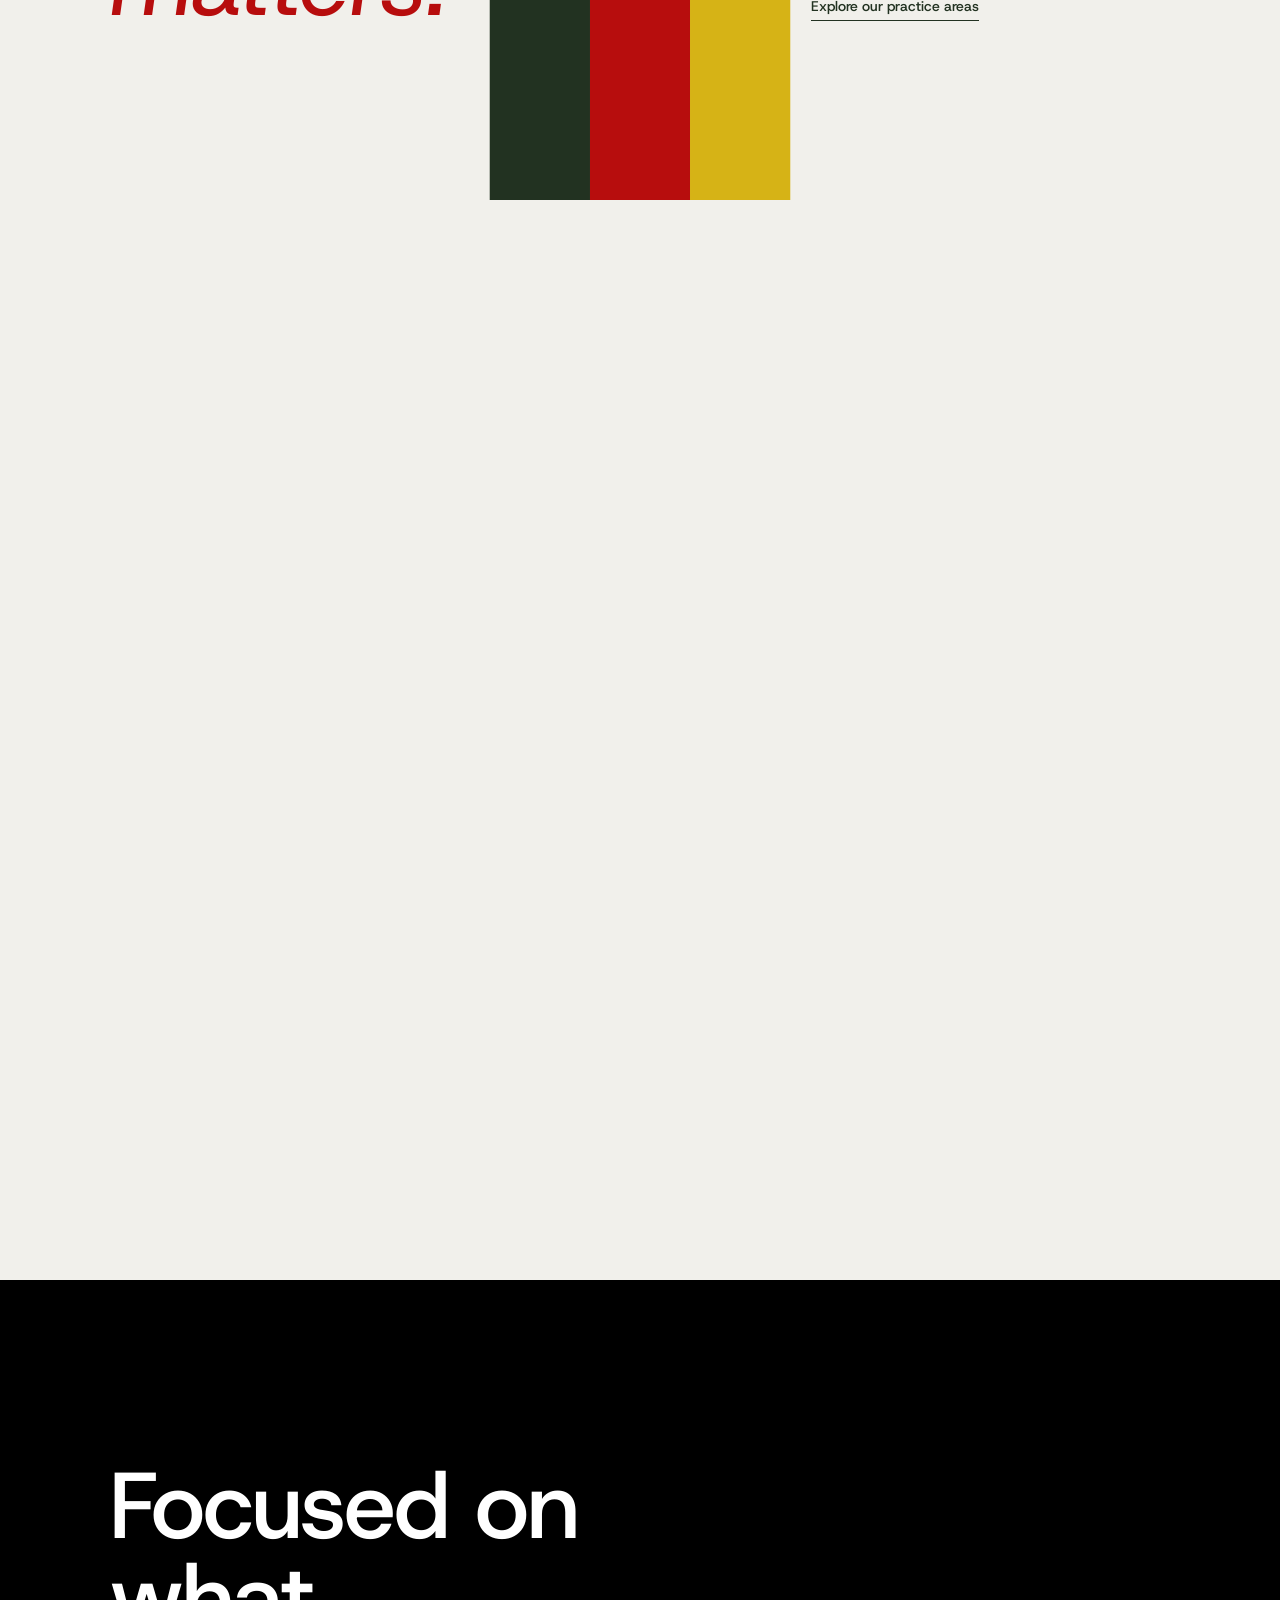
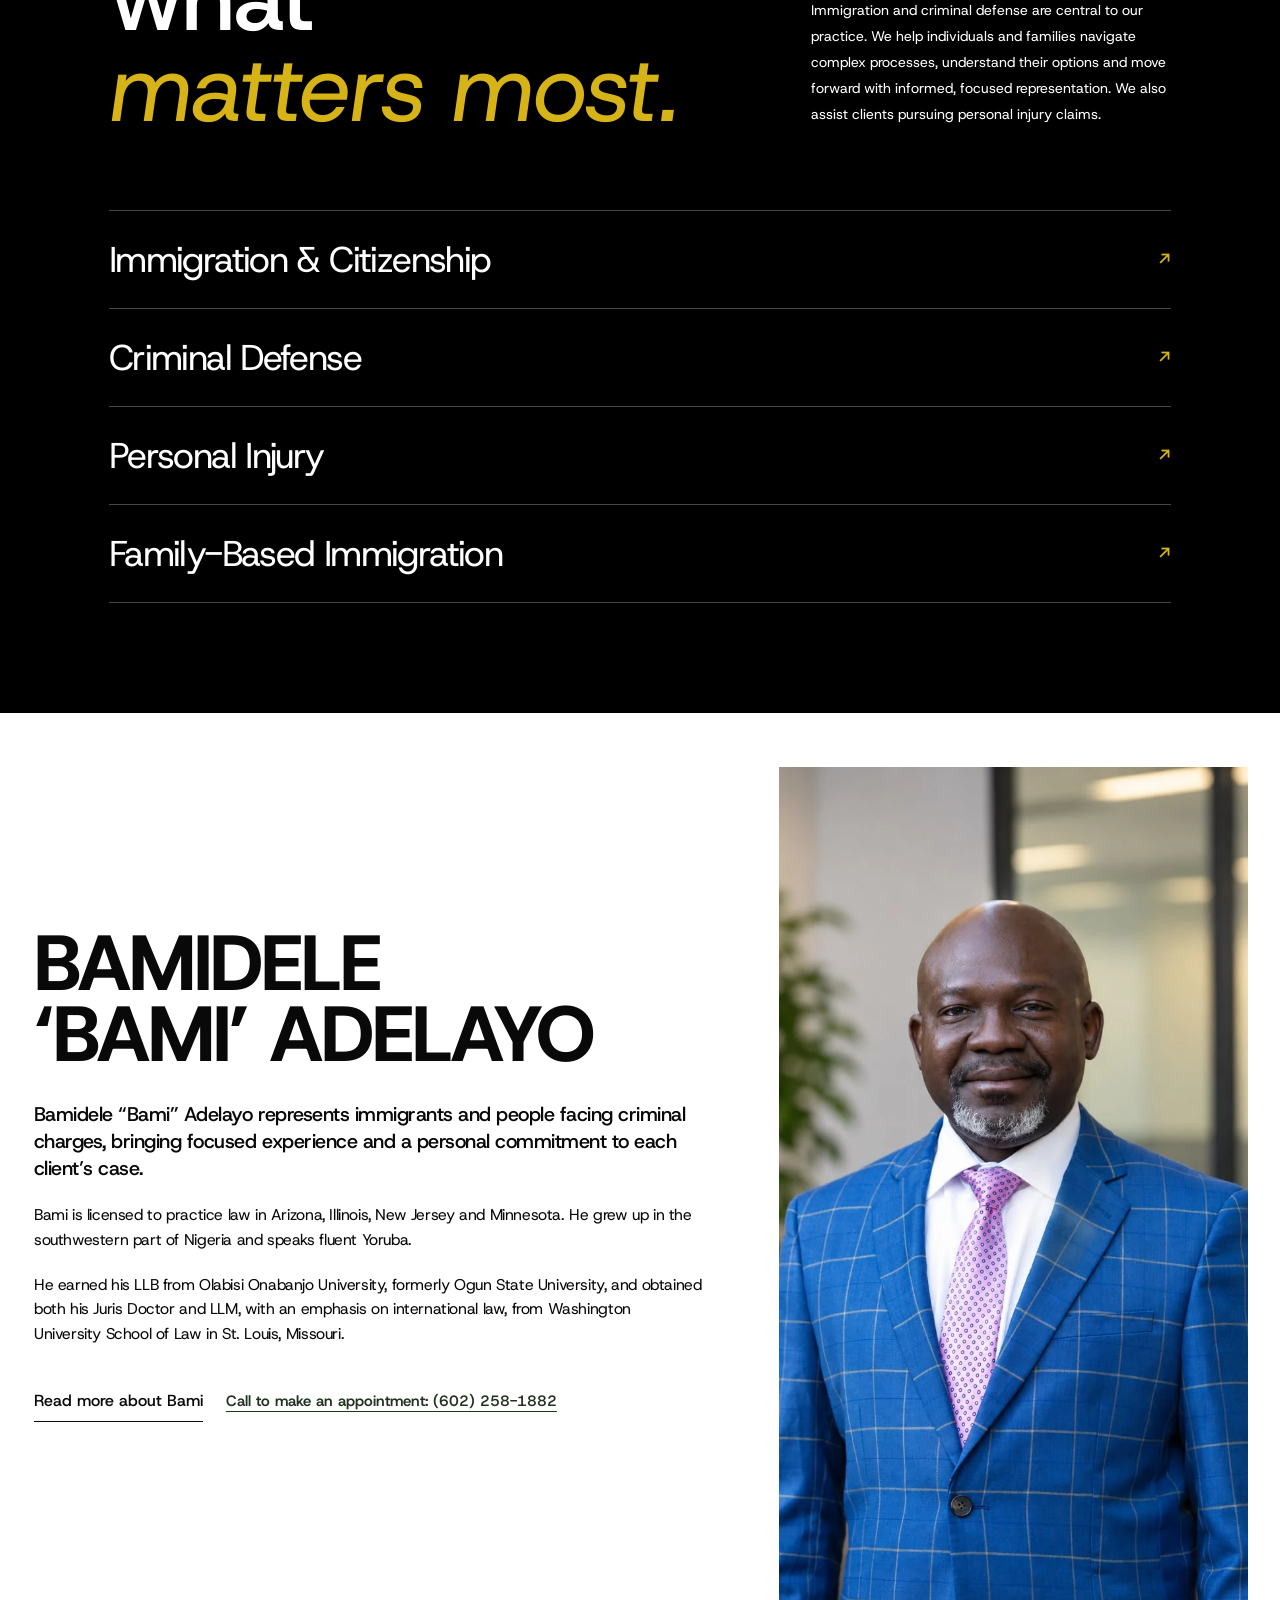
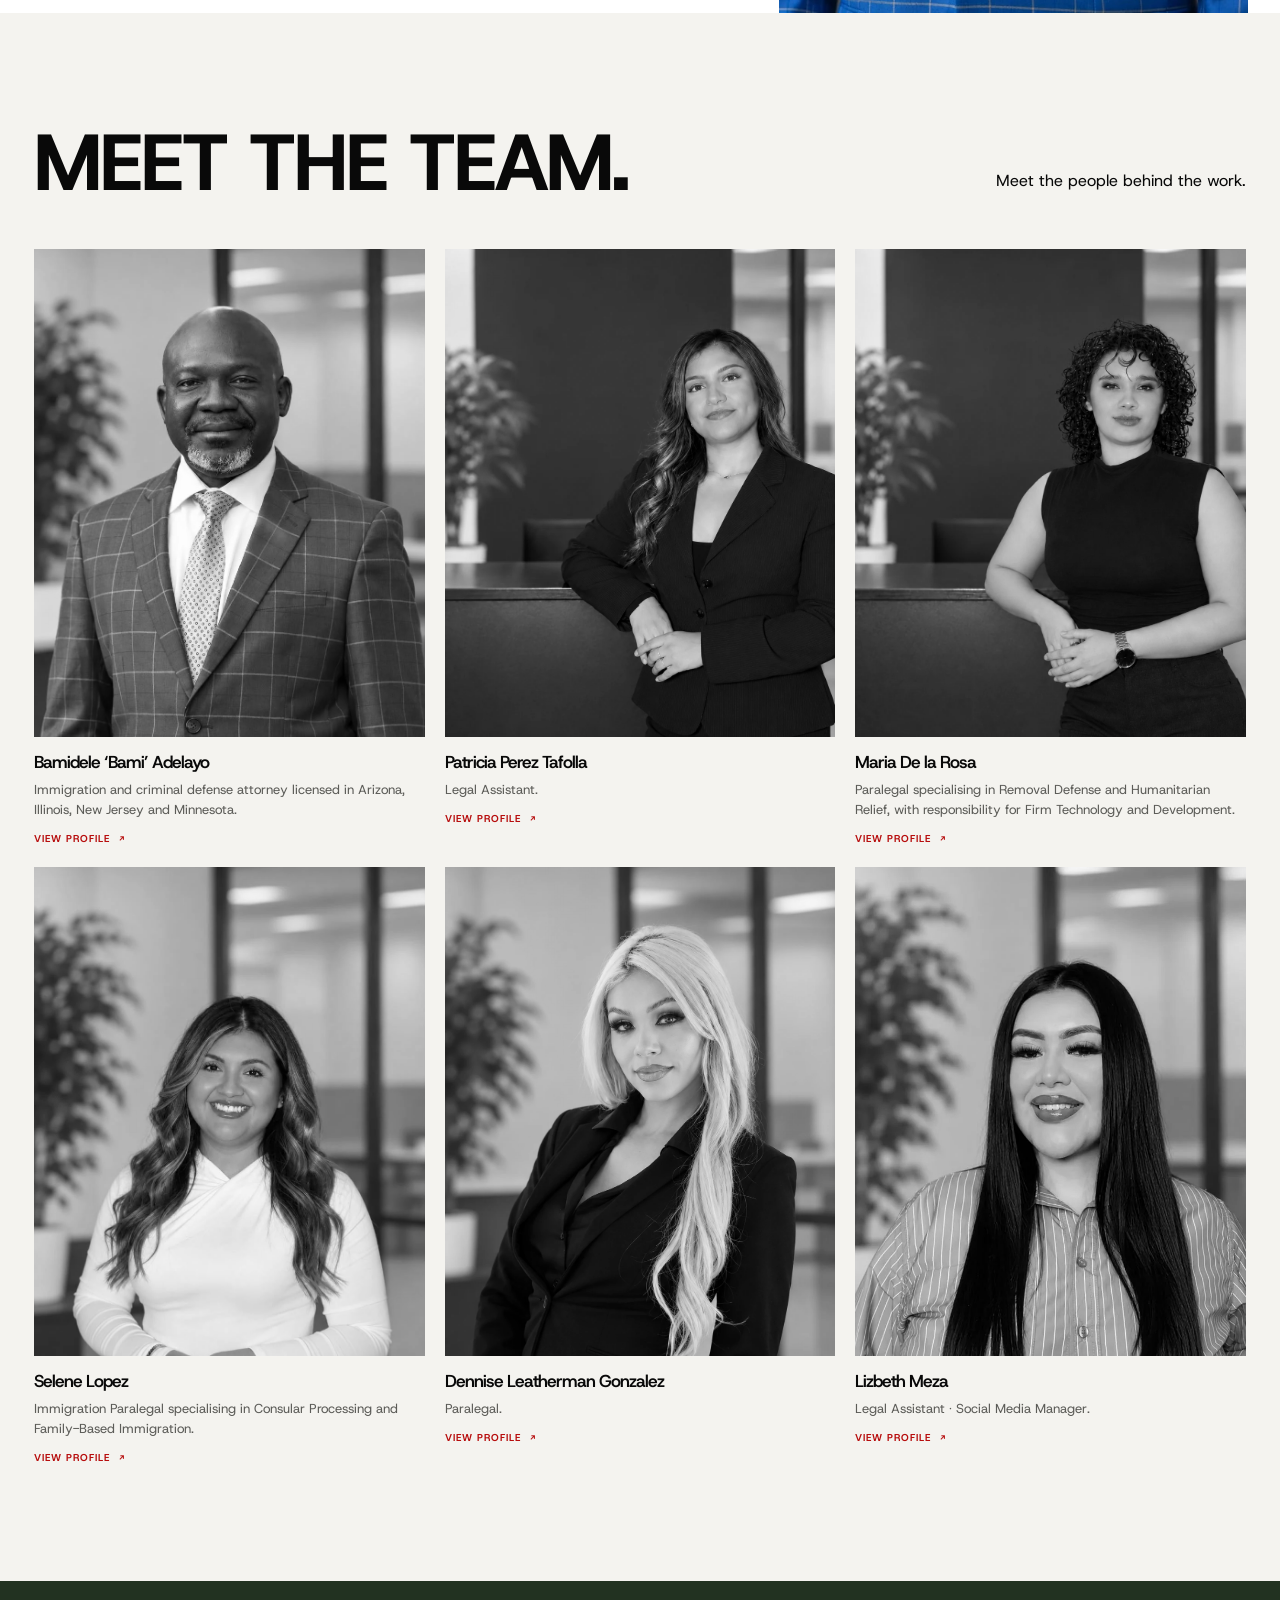
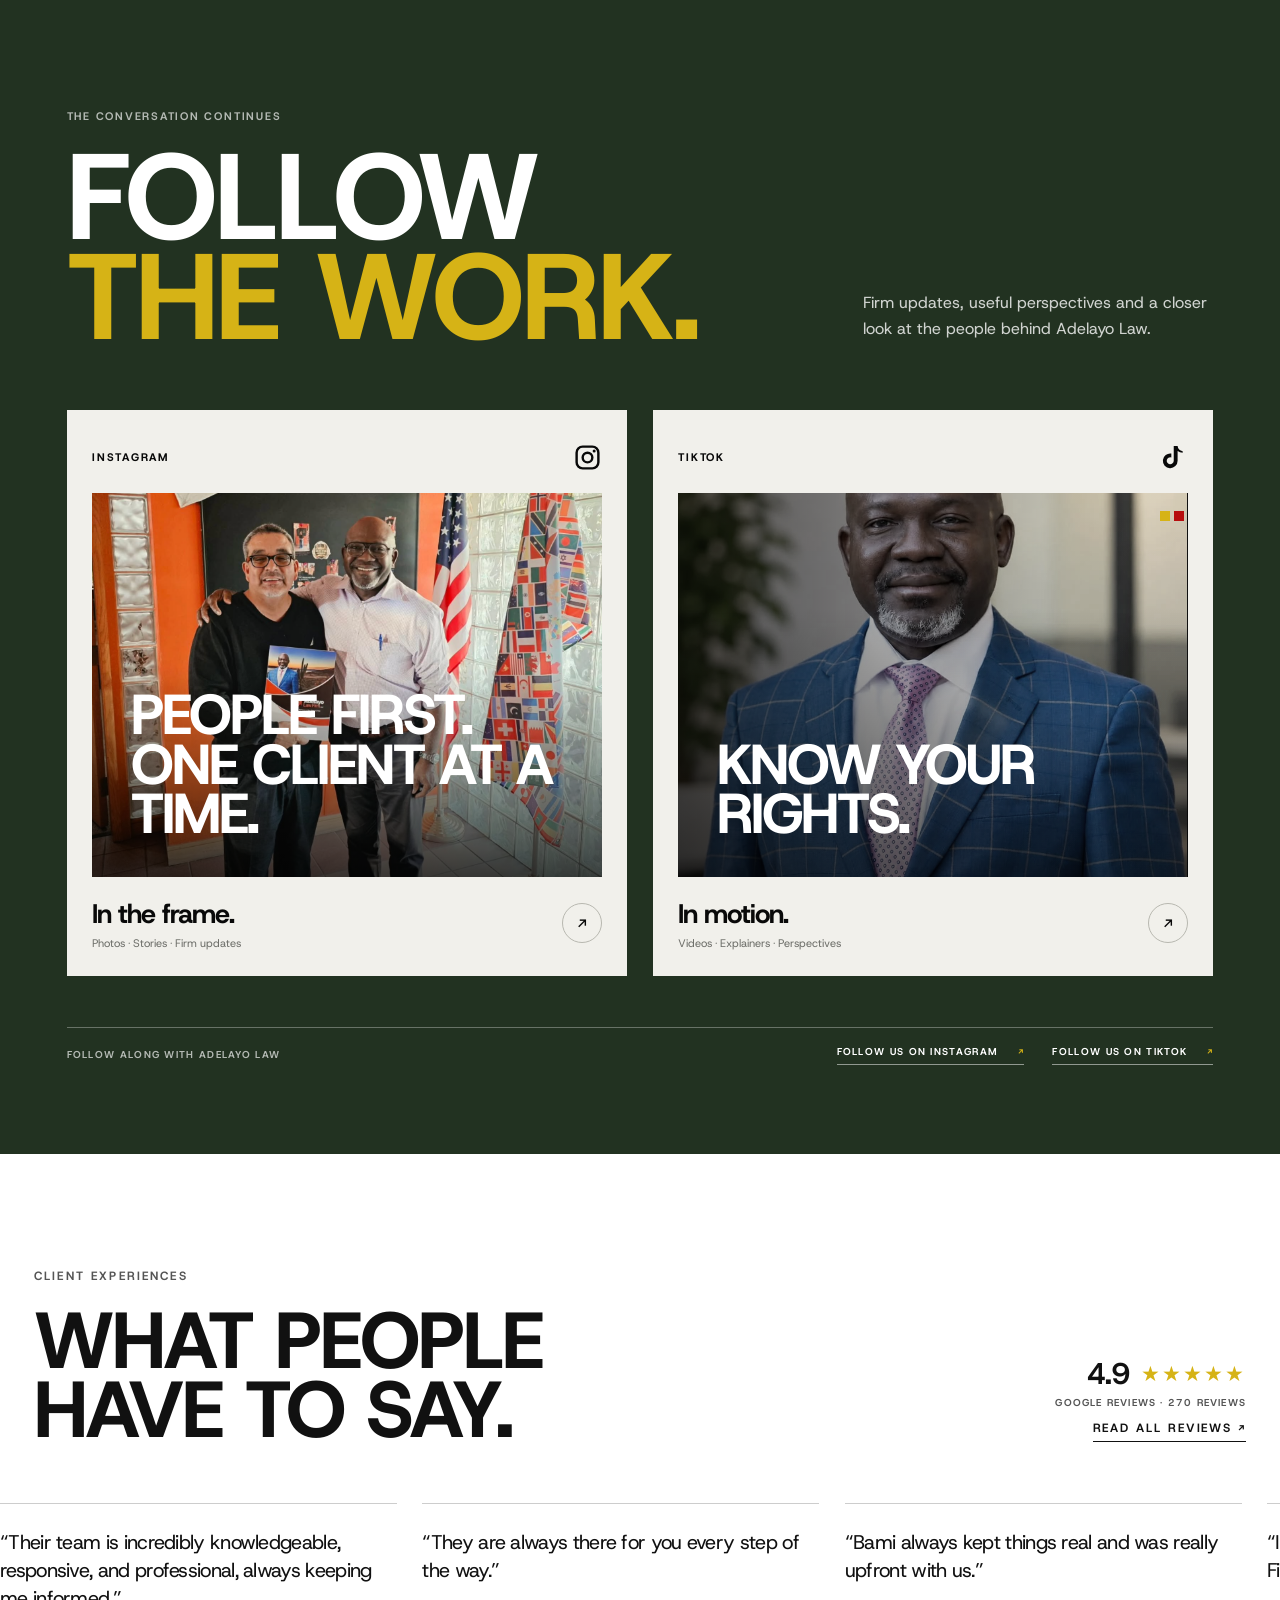
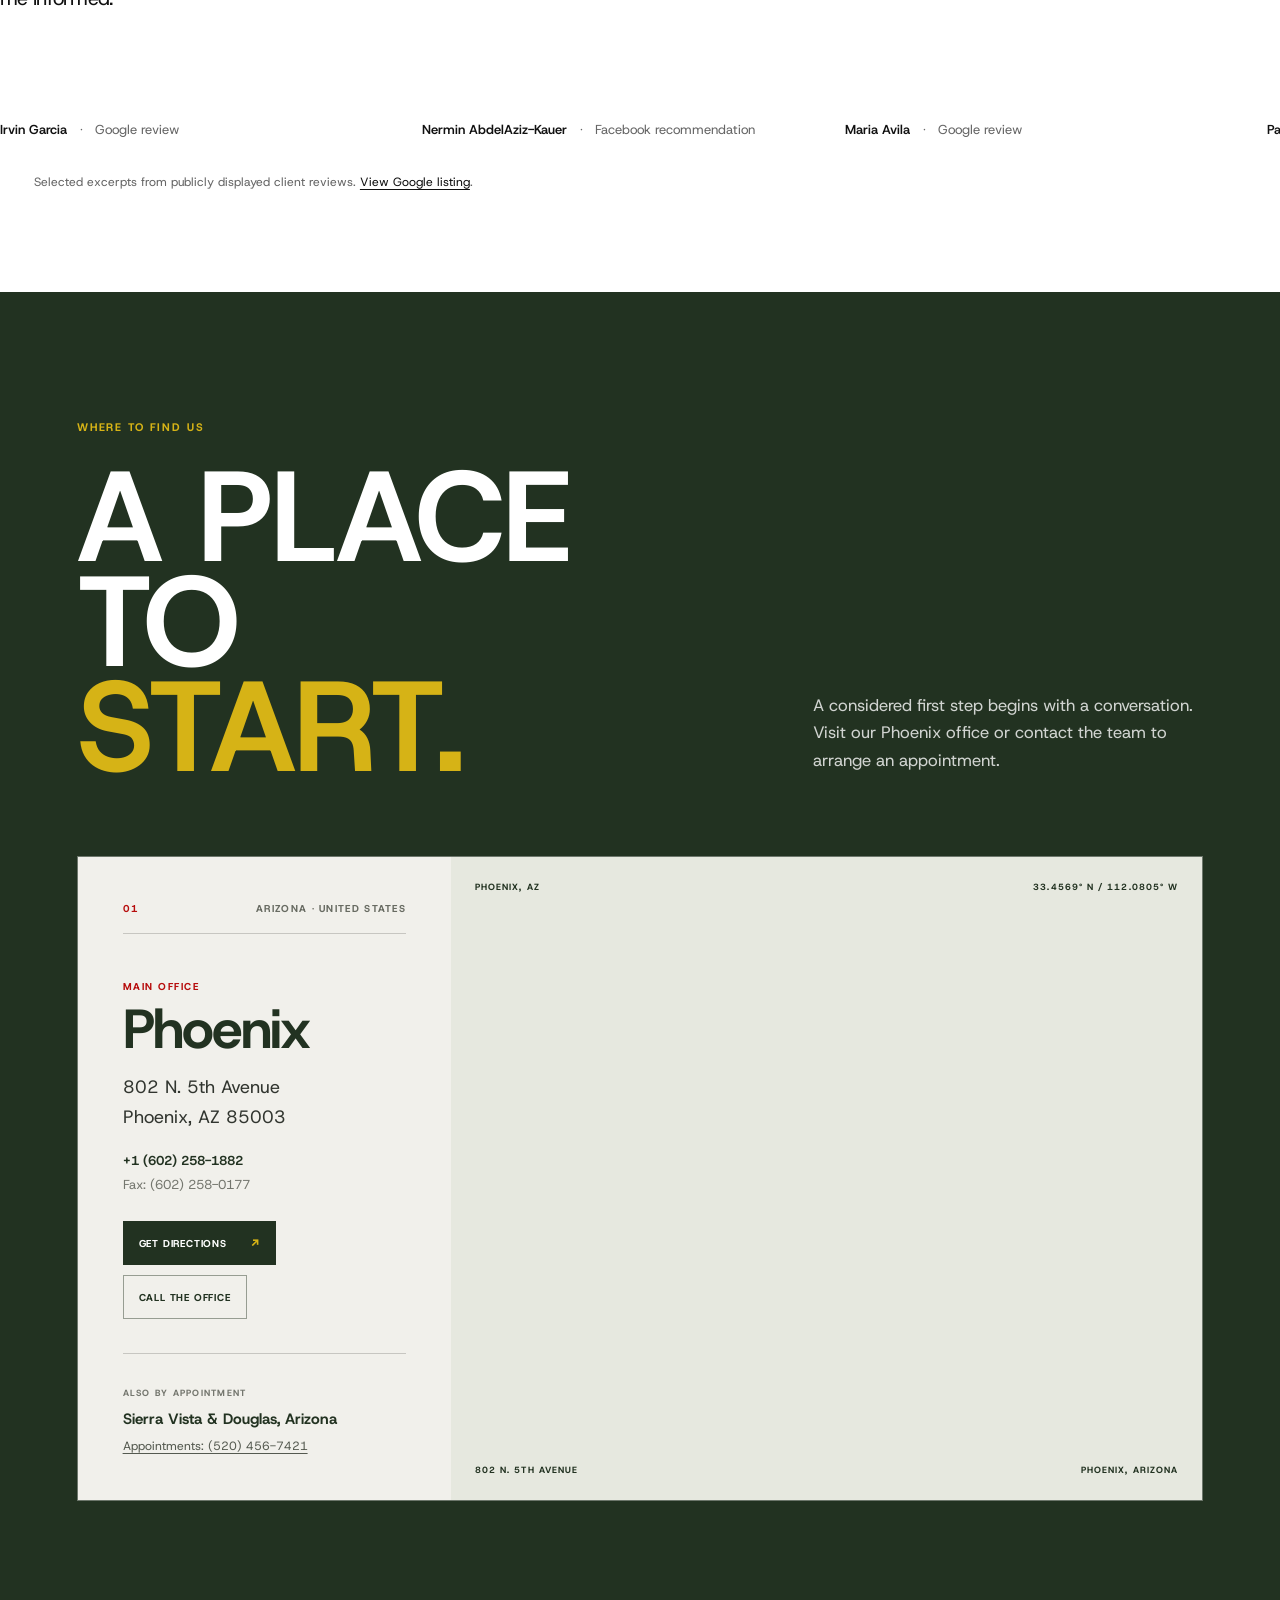
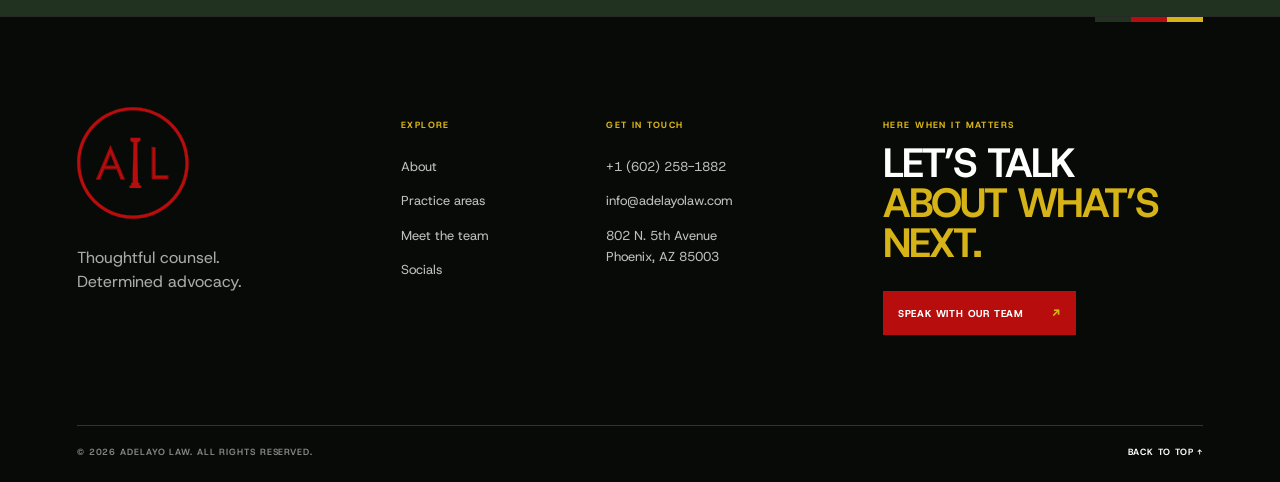
==== commit 0d70174e: "Update index.html" ====
--- a/index.html
+++ b/index.html
@@ -225,7 +225,7 @@
             </div>
           </a>
 
-          <a class="home-social-card home-tiktok-card" href="socials.html" aria-label="Explore Adelayo Law on TikTok" data-reveal>
+          <a class="home-social-card home-tiktok-card" href="https://www.tiktok.com/@adelayolawfirmpllc" target="_blank" rel="noopener noreferrer" aria-label="Visit Adelayo Law on TikTok" data-reveal>
             <div class="home-social-card-top">
               <span class="home-social-platform">TIKTOK</span>
               <svg class="home-social-logo tiktok-logo" viewBox="0 0 24 24" role="img" aria-label="TikTok logo">
@@ -249,7 +249,10 @@
 
         <div class="home-socials-foot" data-reveal>
           <span>FOLLOW ALONG WITH ADELAYO LAW</span>
-          <a href="https://www.instagram.com/adelayolawfirmpllc/" target="_blank" rel="noopener noreferrer">FOLLOW US ON INSTAGRAM <span aria-hidden="true">↗</span></a>
+          <div class="home-socials-follow-links">
+            <a href="https://www.instagram.com/adelayolawfirmpllc/" target="_blank" rel="noopener noreferrer">FOLLOW US ON INSTAGRAM <span aria-hidden="true">↗</span></a>
+            <a href="https://www.tiktok.com/@adelayolawfirmpllc" target="_blank" rel="noopener noreferrer">FOLLOW US ON TIKTOK <span aria-hidden="true">↗</span></a>
+          </div>
         </div>
       </section>
 
@@ -259,7 +262,11 @@
             <p class="testimonials-kicker">CLIENT EXPERIENCES</p>
             <h2 id="testimonials-heading">WHAT PEOPLE<br>HAVE TO SAY.</h2>
           </div>
-          <a class="all-reviews-link" href="https://www.google.com/maps/place/Adelayo+Law+Firm+PLLC/@33.4569109,-112.0830537,17z/" target="_blank" rel="noopener noreferrer">READ ALL REVIEWS</a>
+          <div class="google-rating" aria-label="Google rating: 4.9 out of 5 based on 270 reviews">
+            <div class="google-rating-top"><span class="google-rating-score">4.9</span><span class="google-rating-stars" aria-hidden="true">★★★★★</span></div>
+            <span class="google-rating-caption">GOOGLE REVIEWS · 270 REVIEWS</span>
+            <a class="all-reviews-link" href="https://www.google.com/maps/place/Adelayo+Law+Firm+PLLC/@33.4569109,-112.0830537,17z/" target="_blank" rel="noopener noreferrer">READ ALL REVIEWS <span aria-hidden="true">↗</span></a>
+          </div>
         </div>
 
         <div class="testimonial-viewport" aria-label="Selected client testimonials" aria-live="off">
--- a/styles.css
+++ b/styles.css
@@ -700,6 +700,20 @@
   font-weight: 700;
   letter-spacing: .16em;
 }
+/* Google rating summary beside the client-experience heading */
+.google-rating {
+  flex: 0 0 auto;
+  display: flex;
+  flex-direction: column;
+  align-items: flex-end;
+  gap: 7px;
+  margin-bottom: 3px;
+}
+.google-rating-top { display: flex; align-items: center; gap: 12px; }
+.google-rating-score { font-size: 30px; line-height: 1; font-weight: 700; letter-spacing: -.05em; }
+.google-rating-stars { color: #D6B316; font-size: 21px; line-height: 1; letter-spacing: 2px; white-space: nowrap; }
+.google-rating-caption { color: #555; font-size: 10px; line-height: 1.3; font-weight: 700; letter-spacing: .12em; }
+.google-rating .all-reviews-link { margin: 4px 0 0; }
 .all-reviews-link:hover { color: var(--red, #B70D0D); }
 .testimonial-viewport {
   width: 100%;
@@ -782,6 +796,10 @@
 @media (max-width: 600px) {
   .testimonials { padding: 72px 0 64px; }
   .testimonials-head { align-items: flex-start; flex-direction: column; gap: 24px; margin: 0 6vw 32px; }
+  .google-rating { align-items: flex-start; gap: 6px; }
+  .google-rating-top { gap: 10px; }
+  .google-rating-score { font-size: 26px; }
+  .google-rating-stars { font-size: 19px; }
   .testimonials-head h2 { font-size: clamp(43px, 12vw, 64px); }
   .all-reviews-link { margin: 0; }
   .testimonial-group { gap: 18px; padding-right: 18px; }
@@ -1716,10 +1734,13 @@
   .menu-links { align-items: flex-start; }
 }
 
-/* Manual language coverage notice */
+/* Manual language coverage notice: sits above the navbar on desktop and mobile. */
 .language-coverage-note {
-  position: relative;
-  z-index: 20;
+  position: sticky;
+  top: 0;
+  z-index: 1100;
+  display: block;
+  width: 100%;
   margin: 0;
   padding: 9px 22px;
   background: #d6b316;
@@ -1728,3 +1749,108 @@
   text-align: center;
 }
 .language-coverage-note[hidden] { display: none; }
+.site-header { top: var(--language-note-height, 0px); }
+
+/* Bamidele Adelayo — expanded editorial profile */
+.bami-profile { background: var(--paper); color: var(--ink); }
+.bami-hero { min-height: min(860px, 100svh); }
+.bami-languages { margin: -12px 0 24px; color: #66665e; font-size: 14px; letter-spacing: .01em; }
+.bami-intro { max-width: 500px; color: #55564f; font-size: clamp(18px, 2vw, 23px); line-height: 1.5; }
+.bami-content { padding: 40px 8vw 110px; }
+.bami-section { display: grid; grid-template-columns: minmax(150px, .34fr) minmax(0, 1fr); gap: clamp(35px, 8vw, 125px); padding: 62px 0; border-top: 1px solid #1719142b; }
+.bami-section-label { display: flex; gap: 16px; align-items: baseline; color: #73736a; font-size: 10px; font-weight: 700; letter-spacing: .14em; }
+.bami-section-label span:first-child { color: var(--red); }
+.bami-section-body { max-width: 790px; color: #4f5049; font-size: 16px; line-height: 1.85; }
+.bami-section-body h2, .bami-cta h2 { margin: 0 0 26px; color: var(--ink); font-size: clamp(34px, 4.4vw, 58px); line-height: 1.04; letter-spacing: -2px; font-weight: 500; }
+.bami-section-body p { margin: 0 0 20px; }
+.bami-section-body strong { color: var(--ink); font-weight: 650; }
+.bami-practice { padding: 25px 0 27px; border-top: 1px solid #17191420; }
+.bami-practice h3 { margin: 0 0 12px; color: var(--green); font-size: 23px; letter-spacing: -.6px; }
+.bami-practice p { margin: 0; }
+.bami-two-col { display: grid; grid-template-columns: 1fr 1fr; gap: clamp(30px, 5vw, 75px); }
+.bami-section-body ul { margin: 0; padding-left: 20px; }
+.bami-section-body li { margin: 0 0 12px; padding-left: 5px; }
+.bami-admissions { columns: 2; column-gap: 55px; }
+.bami-cta { padding: 85px 8vw 100px; background: var(--green); color: #fff; }
+.bami-cta .profile-kicker { color: #ffffffa8; }
+.bami-cta h2 { max-width: 780px; color: #fff; }
+.bami-cta > p:not(.profile-kicker) { max-width: 650px; color: #ffffffc9; font-size: 18px; line-height: 1.7; }
+.bami-cta > a { display: inline-flex; gap: 22px; align-items: center; margin-top: 20px; padding-bottom: 10px; border-bottom: 1px solid var(--yellow); color: #fff; font-weight: 600; }
+@media (max-width: 760px) {
+  .bami-content { padding: 15px 6vw 70px; }
+  .bami-section { grid-template-columns: 1fr; gap: 20px; padding: 42px 0; }
+  .bami-section-body { font-size: 15px; }
+  .bami-two-col { grid-template-columns: 1fr; gap: 35px; }
+  .bami-admissions { columns: 1; }
+  .bami-cta { padding: 65px 6vw 75px; }
+}
+
+
+/* Lizbeth Meza — expanded team profile */
+.lizbeth-profile .profile-portrait img { object-position: center 24%; }
+.lizbeth-profile .bami-section-body ul { margin: 4px 0 22px; }
+.lizbeth-language-pair { display:flex; flex-wrap:wrap; gap:12px; margin-top:28px !important; }
+.lizbeth-language-pair span { display:inline-flex; align-items:center; padding:10px 15px; border:1px solid #22322155; color:var(--green); font-size:11px; font-weight:700; letter-spacing:.12em; }
+.lizbeth-cta { background:var(--green); }
+@media (max-width:760px) { .lizbeth-language-pair { gap:8px; } }
+
+/* Patricia Perez Tafolla profile refinements */
+.profile-bio .profile-language-note { margin: -10px 0 26px; color: var(--red); font-size: 14px; font-weight: 500; }
+.profile-bio h2 { margin: 0 0 18px; color: var(--ink); font-size: clamp(24px, 2.6vw, 34px); line-height: 1.12; letter-spacing: -1px; font-weight: 600; }
+
+@media (max-width: 800px) {
+  .language-coverage-note {
+    padding: 8px 14px;
+    font-size: 11px;
+    line-height: 1.4;
+  }
+}
+
+/* Mobile UX: keep the primary navigation available while scrolling. */
+@media (max-width: 800px) {
+  .site-header {
+    position: fixed !important;
+    top: 0;
+    left: 0;
+    right: 0;
+    z-index: 1000;
+    background: rgba(8, 10, 8, .94);
+    -webkit-backdrop-filter: blur(14px);
+    backdrop-filter: blur(14px);
+    border-bottom: 1px solid rgba(255, 255, 255, .16);
+    padding-top: env(safe-area-inset-top, 0px);
+    transition: background-color .2s ease, border-color .2s ease;
+  }
+  .about-page .site-header {
+    background: rgba(255, 255, 255, .94);
+    border-bottom-color: rgba(0, 0, 0, .12);
+  }
+  .profile-page .site-header {
+    background: rgba(241, 240, 235, .95);
+    border-bottom-color: rgba(17, 19, 15, .14);
+  }
+  .site-header .wordmark { flex-shrink: 0; }
+  html { scroll-padding-top: calc(86px + env(safe-area-inset-top, 0px)); }
+  #intro, #practice, #about, #team, #locations,
+  .detail-section, .detail-contact { scroll-margin-top: calc(86px + env(safe-area-inset-top, 0px)); }
+}
+
+
+/* Paired social profile links in the homepage social section */
+.home-socials-follow-links {
+  display: flex;
+  flex-wrap: wrap;
+  justify-content: flex-end;
+  gap: 10px 28px;
+}
+.home-socials-follow-links a {
+  display: inline-flex;
+  align-items: center;
+  gap: 10px;
+}
+@media (max-width: 700px) {
+  .home-socials-follow-links {
+    justify-content: flex-start;
+    gap: 12px 20px;
+  }
+}
